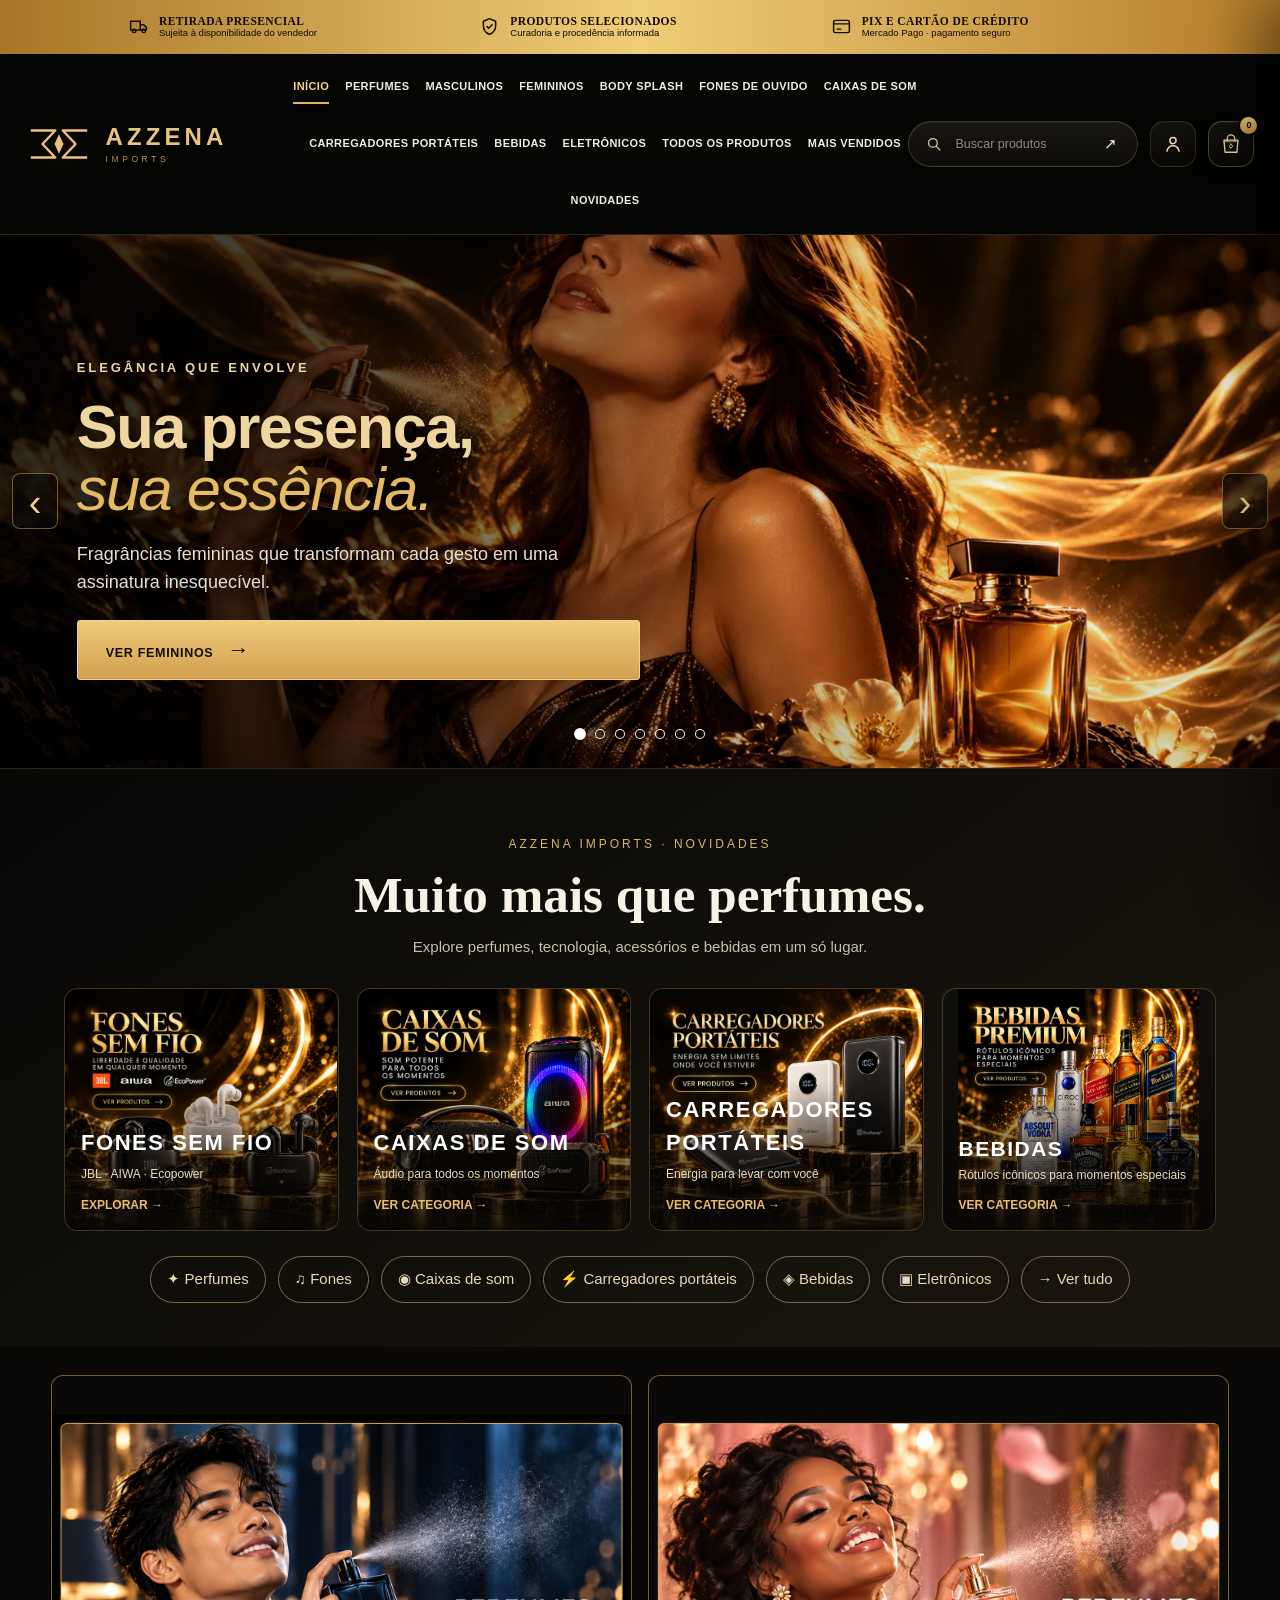
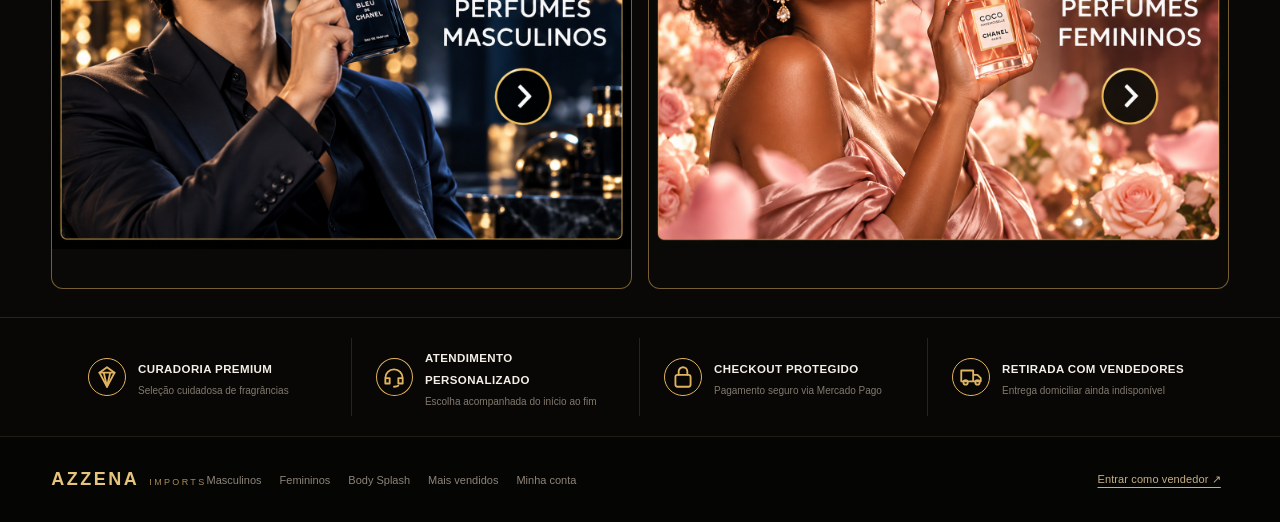
==== index.html @ 51c9bef1 "chore: remover banner signature do carrossel e manter sete slides" ====
<!doctype html>
<html lang="pt-BR">
<head>
  <meta charset="utf-8">
  <meta http-equiv="Content-Security-Policy" content="default-src 'self'; base-uri 'self'; object-src 'none'; script-src 'self'; style-src 'self' 'unsafe-inline' https://fonts.googleapis.com; font-src 'self' https://fonts.gstatic.com data:; img-src 'self' https: data: blob:; connect-src 'self' https://fbwlprwhczxjdsciotsi.supabase.co; form-action 'self'; upgrade-insecure-requests">
  <meta name="referrer" content="strict-origin-when-cross-origin">
  <meta name="viewport" content="width=device-width,initial-scale=1">
  <meta name="theme-color" content="#070604">
  <meta http-equiv="Cache-Control" content="no-cache, no-store, must-revalidate">
  <meta http-equiv="Pragma" content="no-cache">
  <meta http-equiv="Expires" content="0">
  <title>AZZENA IMPORTS — Perfumes, Eletrônicos e Bebidas</title>
  <link rel="preconnect" href="https://fonts.googleapis.com">
  <link rel="preconnect" href="https://fonts.gstatic.com" crossorigin>
  <link href="https://fonts.googleapis.com/css2?family=Cinzel:wght@500;600&family=Cormorant+Garamond:wght@500;600;700&family=Poppins:wght@400;500;600;700&display=swap" rel="stylesheet">
  <link rel="stylesheet" href="styles.css?v=20261008-deployrefresh7">
  <link rel="stylesheet" href="hero-carousel-v2.css?v=20261001-azzena1">
  <style>.hero-arrow{position:absolute;top:50%;transform:translateY(-50%);z-index:9;width:46px;height:56px;border:1px solid #c5a36488;border-radius:8px;background:#0b0a09aa;color:#f4d48a;font-size:38px;cursor:pointer}.hero-arrow-prev{left:12px}.hero-arrow-next{right:12px}.hero-arrow:hover,.hero-arrow:focus-visible{background:#2e2417;outline:2px solid #e0b45f}@media(max-width:600px){.hero-arrow{width:34px;height:42px;font-size:28px}.hero-arrow-prev{left:3px}.hero-arrow-next{right:3px}}</style>
<style>.imports-showcase{padding:54px clamp(16px,5vw,80px) 44px;background:linear-gradient(145deg,#080807,#1b160e);color:#f7f1e6}.imports-heading{text-align:center;margin-bottom:30px}.imports-heading p{color:#d9b66f;letter-spacing:.25em;font-size:12px}.imports-heading h2{font:600 clamp(30px,4vw,54px) Georgia,serif;margin:12px 0}.imports-heading span{color:#c9bfae}.imports-showcase-grid{display:grid;grid-template-columns:repeat(3,minmax(0,1fr));gap:18px}.imports-feature{position:relative;display:block;min-height:260px;overflow:hidden;border:1px solid #a5814359;border-radius:14px;background:#1b1713;color:white;text-decoration:none}.imports-feature img{width:100%;height:100%;position:absolute;inset:0;object-fit:cover;transition:transform .35s}.imports-feature:hover img{transform:scale(1.04)}.imports-feature:after{content:"";position:absolute;inset:0;background:linear-gradient(0deg,#070604dd,transparent 70%)}.imports-feature span{position:absolute;z-index:1;left:22px;bottom:22px;display:grid;gap:6px}.imports-feature b{font-size:21px;letter-spacing:.07em}.imports-feature small{color:#e7dac4}.imports-feature strong{color:#e8bc69;font-size:12px;margin-top:7px}.imports-category-links{display:flex;justify-content:center;gap:12px;flex-wrap:wrap;margin-top:25px}.imports-category-links a{color:#e8d7b8;text-decoration:none;padding:11px 16px;border:1px solid #806b49;border-radius:50px}.imports-category-links a:hover{background:#d7b46c;color:#15100a}@media(max-width:800px){.imports-showcase-grid{grid-template-columns:1fr 1fr}.imports-feature-wide{grid-column:1/-1}.imports-feature{min-height:230px}}@media(max-width:480px){.imports-showcase-grid{grid-template-columns:1fr}.imports-feature-wide{grid-column:auto}.imports-feature{min-height:215px}}</style>
<style>.hero-slide:has(img[src$=".svg"]) .hero-media{opacity:.38;object-fit:cover}.hero-slide:has(img[src$=".svg"]) .hero-shade{background:linear-gradient(90deg,#050505 0%,#0c0a07c9 48%,#0c0a0760 100%)}.imports-feature img[src$=".svg"]{opacity:.3;object-fit:cover}.imports-feature:after{background:linear-gradient(0deg,#080706f5,#08070655)}.imports-feature span{left:20px;right:15px}.imports-feature b{font-size:clamp(16px,2vw,22px)}.imports-feature small{font-size:12px}.hero-copy{position:relative;z-index:3}.hero-slide .hero-button{position:relative;z-index:5}</style><style id="azzena-hero-banner-layout">.hero-slide-product .hero-media{object-fit:cover;object-position:center;opacity:.55}.hero-slide-product .hero-shade{background:linear-gradient(90deg,rgba(0,0,0,.94),rgba(0,0,0,.54) 48%,rgba(0,0,0,.12))}.hero-slide-product .hero-copy{max-width:650px}.hero-slide-product .hero-copy h1{max-width:570px}.hero-slide-product .hero-button{display:inline-flex;align-items:center;justify-content:center;text-decoration:none}.hero-slide-product[data-has-clean-banner="true"] .hero-media{opacity:1}.hero-slide-product[data-has-clean-banner="true"] .hero-shade{background:linear-gradient(90deg,rgba(0,0,0,.82),rgba(0,0,0,.35) 45%,transparent 72%)}@media(max-width:700px){.hero-slide-product .hero-media{object-position:60% center}.hero-slide-product .hero-copy{padding-right:20px}.hero-slide-product .hero-copy h1{font-size:clamp(30px,8vw,46px);line-height:1.1}.hero-slide-product .hero-shade{background:linear-gradient(90deg,#050505e8,#0505058a 75%,#05050544)}}</style><style id="hero-clean-links">.hero-slide-clean .hero-banner-link{position:absolute;inset:0;display:block;z-index:4;cursor:pointer}.hero-slide-clean .hero-banner-link img{width:100%;height:100%;object-fit:cover;opacity:1}.hero-slide-clean .hero-shade,.hero-slide-clean .hero-copy{display:none!important}.hero-slide-clean:focus-within{outline:2px solid #d9b66f;outline-offset:-2px}</style><style id="azzena-carousel-framing-20261013">
/* Show complete 1920x800 promotional compositions instead of cropping text or products. */
#inicio .hero-slide-clean .hero-banner-link{position:absolute!important;inset:0!important;display:flex!important;align-items:center!important;justify-content:center!important;background:#090806!important;overflow:hidden!important}
#inicio .hero-slide-clean .hero-banner-link .hero-media{position:relative!important;inset:auto!important;display:block!important;width:100%!important;height:100%!important;object-fit:contain!important;object-position:center center!important;opacity:1!important}
@media (min-width:1024px){#inicio.hero,#inicio .hero-carousel{min-height:clamp(450px,41.6667vw,800px)!important}}
@media (max-width:1023px){#inicio .hero-slide-clean .hero-banner-link .hero-media{object-fit:contain!important;object-position:center center!important}}
</style><style id="azzena-category-image-fit-20261013">
/* Product imagery is portrait (691x759): keep the entire product visible in cards. */
.imports-showcase-grid .imports-feature{min-height:320px!important;background:#100e0b!important}
.imports-showcase-grid .imports-feature img{position:absolute!important;inset:0!important;width:100%!important;height:100%!important;object-fit:contain!important;object-position:center center!important;transform:none!important;opacity:1!important}
.imports-showcase-grid .imports-feature:hover img{transform:none!important}
.imports-showcase-grid .imports-feature:after{background:linear-gradient(0deg,#080705ed 0%,#08070599 25%,transparent 62%)!important}
.imports-showcase-grid .imports-feature span{left:16px!important;right:12px!important;bottom:16px!important}
@media(max-width:767px){.imports-showcase-grid .imports-feature{min-height:280px!important}}
/* Desktop/tablet hero art: preserve all embedded copy without clipping. */
#inicio .hero-slide-clean .hero-banner-link img.hero-media{object-fit:contain!important;object-position:center!important}
</style><style id="azzena-banner-size-fix">
/* Electronics slides use a fixed 12:5 image ratio at every viewport size. */
#inicio.hero:has(.hero-slide-clean.is-active),#inicio .hero-carousel:has(.hero-slide-clean.is-active){height:auto!important;min-height:0!important;aspect-ratio:12 / 5!important}
#inicio .hero-slide-clean .hero-banner-link{inset:0!important;overflow:hidden!important}
#inicio .hero-slide-clean .hero-banner-link img.hero-media{width:100%!important;height:100%!important;object-fit:contain!important;object-position:center!important;max-width:100%!important;max-height:100%!important}
@media(max-width:767px){#inicio.hero:has(.hero-slide-clean.is-active),#inicio .hero-carousel:has(.hero-slide-clean.is-active){aspect-ratio:12 / 5!important;min-height:0!important}}
</style><style id="azzena-electronics-banner-safe-scale">
/* Keep artwork and its gold frame safely inside carousel on all devices. */
#inicio .hero-slide-clean .hero-banner-link{display:flex!important;align-items:center!important;justify-content:center!important;overflow:hidden!important;padding:clamp(14px,2.3vw,42px)!important;box-sizing:border-box!important;background:#090806!important}
#inicio .hero-slide-clean .hero-banner-link img.hero-media{position:relative!important;inset:auto!important;flex:none!important;display:block!important;width:100%!important;height:100%!important;max-width:100%!important;max-height:100%!important;object-fit:contain!important;object-position:center center!important;transform:scale(.90)!important;transform-origin:center center!important}
@media(max-width:767px){#inicio .hero-slide-clean .hero-banner-link{padding:10px!important}#inicio .hero-slide-clean .hero-banner-link img.hero-media{transform:scale(.86)!important}}
</style><style id="azzena-electronics-image-real-fit">
/* Image itself, not the banner container, is scaled. Override earlier CSS. */
#inicio .hero-slide-clean .hero-banner-link{position:absolute!important;inset:0!important;padding:0!important;display:grid!important;place-items:center!important;overflow:hidden!important;background:#080705!important}
#inicio .hero-slide-clean .hero-banner-link>img.hero-media{position:static!important;inset:auto!important;display:block!important;width:92%!important;height:auto!important;max-width:92%!important;max-height:88%!important;min-width:0!important;min-height:0!important;object-fit:contain!important;object-position:center!important;transform:none!important;filter:none!important;clip-path:none!important}
@media(max-width:767px){#inicio .hero-slide-clean .hero-banner-link>img.hero-media{width:94%!important;max-width:94%!important;max-height:90%!important}}
</style><style id="azzena-linked-gallery-20261013">
/* Images are designed with their copy inside: show every pixel without an overlay or destructive cover crop. */
#inicio.hero:has(.hero-slide-clean.is-active),
#inicio .hero-carousel:has(.hero-slide-clean.is-active){
  aspect-ratio:16 / 9!important;
  min-height:0!important;
  height:auto!important;
  max-height:760px!important;
}
#inicio .hero-slide-clean .hero-banner-link{
  padding:0!important;
  display:flex!important;
  align-items:center!important;
  justify-content:center!important;
  background:#090806!important;
  overflow:hidden!important;
}
#inicio .hero-slide-clean .hero-banner-link>img.hero-media{
  position:static!important;
  inset:auto!important;
  width:100%!important;
  height:100%!important;
  max-width:100%!important;
  max-height:100%!important;
  object-fit:contain!important;
  object-position:center!important;
  transform:none!important;
  opacity:1!important;
  filter:none!important;
  clip-path:none!important;
}
.category-grid.azzena-image-categories{
  grid-template-columns:repeat(2,minmax(0,1fr))!important;
  gap:16px!important;
  padding:28px clamp(14px,4vw,62px)!important;
}
.category-grid.azzena-image-categories .azzena-category-art{
  height:auto!important;
  min-height:0!important;
  aspect-ratio:1.13 / 1!important;
  display:block!important;
  border:1px solid rgba(224,180,95,.5)!important;
  border-radius:12px!important;
  background:#0b0907!important;
  overflow:hidden!important;
  line-height:0!important;
}
.category-grid.azzena-image-categories .azzena-category-art::before,
.category-grid.azzena-image-categories .azzena-category-art::after{content:none!important;display:none!important}
.category-grid.azzena-image-categories .azzena-category-art img{
  width:100%!important;
  height:100%!important;
  object-fit:contain!important;
  object-position:center!important;
  display:block!important;
  transition:transform .25s ease!important;
}
.category-grid.azzena-image-categories .azzena-category-art:hover img{transform:scale(1.015)}
.category-grid.azzena-image-categories .azzena-category-art:focus-visible{outline:3px solid #e3b965;outline-offset:4px}
@media(max-width:920px){.category-grid.azzena-image-categories{grid-template-columns:repeat(2,minmax(0,1fr))!important}}
@media(max-width:570px){
  .category-grid.azzena-image-categories{grid-template-columns:1fr!important;gap:14px!important;padding:20px 14px!important}
  #inicio.hero:has(.hero-slide-clean.is-active),#inicio .hero-carousel:has(.hero-slide-clean.is-active){aspect-ratio:16 / 9!important;max-height:none!important;min-height:0!important}
  #inicio .hero-slide-clean .hero-banner-link>img.hero-media{width:100%!important;height:100%!important}
}
</style><style id="azzena-showcase-equal-cards-20261013">
/* Three identical showcase cards. The source artwork has a 1333:1180 ratio. */
.imports-showcase-grid{grid-template-columns:repeat(3,minmax(0,1fr))!important;align-items:stretch}
.imports-showcase-grid>.imports-feature{box-sizing:border-box!important;width:100%!important;min-width:0!important;min-height:0!important;height:auto!important;aspect-ratio:1333 / 1180!important;grid-column:auto!important}
.imports-showcase-grid>.imports-feature>img{object-fit:contain!important;width:100%!important;height:100%!important}
@media(max-width:800px){.imports-showcase-grid{grid-template-columns:repeat(2,minmax(0,1fr))!important}}
@media(max-width:480px){.imports-showcase-grid{grid-template-columns:minmax(0,1fr)!important}}
</style><style id="azzena-beverages-style">
/* Four aligned cards; beverage card uses the same HTML title / description / CTA overlay as all other cards. */
.imports-showcase-grid{grid-template-columns:repeat(4,minmax(0,1fr))!important}
.imports-showcase-grid>.imports-feature-bebidas{position:relative;overflow:hidden;border:1px solid #a5814359;border-radius:14px}
.imports-showcase-grid>.imports-feature-bebidas>img{position:absolute!important;inset:0!important;display:block;width:100%!important;height:100%!important;object-fit:contain!important;object-position:center!important;z-index:0!important}
.imports-showcase-grid>.imports-feature-bebidas::after{content:""!important;display:block!important;z-index:1!important;pointer-events:none!important;background:linear-gradient(0deg,rgba(7,6,4,.94) 0%,rgba(7,6,4,.74) 25%,rgba(7,6,4,.18) 56%,transparent 75%)!important}
.imports-showcase-grid>.imports-feature-bebidas>span{position:absolute!important;left:16px!important;right:12px!important;bottom:16px!important;z-index:2!important;display:grid!important;gap:6px!important}
.imports-showcase-grid>.imports-feature-bebidas>span b{color:#fff!important;font-size:clamp(17px,1.7vw,21px)!important;letter-spacing:.07em!important;line-height:1.16!important}
.imports-showcase-grid>.imports-feature-bebidas>span small{color:#e7dac4!important;font-size:12px!important;line-height:1.3!important}
.imports-showcase-grid>.imports-feature-bebidas>span strong{color:#e8bc69!important;font-size:12px!important;margin-top:7px!important;font-weight:700!important}
.azzena-beverage-banner{position:relative}
.azzena-beverage-banner-placeholder{position:absolute;inset:0;display:flex;flex-direction:column;align-items:center;justify-content:center;gap:12px;background:radial-gradient(ellipse at center,#59442b,#12100c 70%);color:#f1d6a0;letter-spacing:.16em}
.azzena-beverage-banner-placeholder small{font-size:clamp(11px,1.1vw,16px)}
.azzena-beverage-banner-placeholder strong{font:600 clamp(36px,6vw,88px) Georgia,serif;letter-spacing:.2em}
.azzena-beverage-banner-placeholder em{font-size:clamp(13px,1.5vw,21px);font-style:normal;letter-spacing:.06em}
.azzena-beverage-banner img.hero-media{position:relative!important;z-index:1}
@media(max-width:1100px){.imports-showcase-grid{grid-template-columns:repeat(2,minmax(0,1fr))!important}}
@media(max-width:600px){.imports-showcase-grid{grid-template-columns:1fr!important}}
</style></head>
<body>
  <script src="recovery-redirect.js"></script>
  <div class="site-unavailable" id="siteUnavailable" hidden>
    <div class="site-unavailable-card">
<h1 id="siteUnavailableTitle">Site temporariamente indisponível</h1>
      <p id="siteUnavailableMessage">Estamos realizando um ajuste operacional. Voltamos em breve.</p>
    </div>
  </div>

  <div class="benefit-bar">
    <div><span class="benefit-icon"><svg viewBox="0 0 24 24" aria-hidden="true"><path d="M3 6h11v10H3zM14 10h4l3 3v3h-7zM7 19a2 2 0 1 0 0-4 2 2 0 0 0 0 4Zm11 0a2 2 0 1 0 0-4 2 2 0 0 0 0 4Z"/></svg></span><strong>RETIRADA PRESENCIAL</strong><small>Sujeita à disponibilidade do vendedor</small></div>
    <div><span class="benefit-icon"><svg viewBox="0 0 24 24" aria-hidden="true"><path d="M12 3 19 6v5c0 4.6-2.7 8.1-7 10-4.3-1.9-7-5.4-7-10V6l7-3Zm-3 9 2 2 4-4"/></svg></span><strong>PRODUTOS SELECIONADOS</strong><small>Curadoria e procedência informada</small></div>
    <div><span class="benefit-icon"><svg viewBox="0 0 24 24" aria-hidden="true"><rect x="3" y="5" width="18" height="14" rx="2"/><path d="M3 9h18M7 15h4"/></svg></span><strong>PIX E CARTÃO DE CRÉDITO</strong><small>Mercado Pago · pagamento seguro</small></div>
  </div>

  <header class="header">
    <a class="logo brand-logo" href="#inicio" aria-label="AZZENA IMPORTS">
      <span class="brand-monogram" aria-hidden="true">
        <svg class="brand-monogram-svg" viewBox="0 0 88 56" role="img">
          <path class="zz-stroke zz-left" d="M8 10H39L22 28l17 18H8"/>
          <path class="zz-stroke zz-right" d="M80 10H49l17 18-17 18h31"/>
          <path class="zz-core" d="M44 15l6 13-6 13-6-13 6-13Z"/>
        </svg>
      </span>
      <span class="brand-wordmark">
        <span class="logo-name">AZZENA</span>
        <small>IMPORTS</small>
      </span>
    </a>

    <nav class="nav">
      <a class="active" href="index.html#inicio">Início</a>
      <a href="categoria.html?tipo=perfumes">Perfumes</a>
      <a href="categoria.html?tipo=perfumes&amp;genero=masculino">Masculinos</a>
      <a href="categoria.html?tipo=perfumes&amp;genero=feminino">Femininos</a>
      <a href="categoria.html?tipo=perfumes&amp;genero=body_splash">Body Splash</a><a href="categoria.html?tipo=fones">Fones de ouvido</a><a href="categoria.html?tipo=caixas">Caixas de som</a><a href="categoria.html?tipo=carregadores">Carregadores portáteis</a><a href="categoria.html?tipo=bebidas">Bebidas</a><a href="categoria.html?tipo=eletronicos">Eletrônicos</a><a href="categoria.html?tipo=todos">Todos os produtos</a>
      <a href="categoria.html?tipo=todos&amp;vitrine=mais-vendidos">Mais Vendidos</a>
      <a href="categoria.html?tipo=todos&amp;vitrine=novidades">Novidades</a>
    </nav>

    <div class="header-tools">
      <form class="header-search" role="search" action="categoria.html" method="get" aria-label="Buscar produtos"><input type="hidden" name="tipo" value="todos">
        <span class="tool-svg" aria-hidden="true">
          <svg viewBox="0 0 24 24"><circle cx="10.5" cy="10.5" r="5.8"/><path d="m15 15 4.8 4.8"/></svg>
        </span>
        <input id="topSearch" name="q" type="search" placeholder="Buscar produtos" enterkeyhint="search" aria-label="Buscar produtos"><button type="submit" aria-label="Pesquisar" style="border:0;background:transparent;color:inherit;cursor:pointer;padding:4px">↗</button>
      </form>

      <a class="user-icon header-action" href="conta.html" aria-label="Minha conta">
        <svg viewBox="0 0 24 24" aria-hidden="true">
          <circle cx="12" cy="8.2" r="3.4"/>
          <path d="M5.4 19.8c1-4 3.2-5.8 6.6-5.8s5.6 1.8 6.6 5.8"/>
        </svg>
      </a>

      <button class="cart-icon header-action luxury-bag-button" id="bagBtn" type="button" aria-label="Abrir minha sacola">
        <svg class="luxury-bag-icon" viewBox="0 0 32 32" aria-hidden="true">
          <path class="bag-shell" d="M7.3 11.2h17.4l-1.45 15H8.75l-1.45-15Z"/>
          <path class="bag-handle" d="M11.4 12V9.3A4.6 4.6 0 0 1 16 4.7a4.6 4.6 0 0 1 4.6 4.6V12"/>
          <path class="bag-rim" d="M8.1 13.2h15.8"/>
          <path class="bag-emblem" d="M16 16.2l2.1 2.5-2.1 2.5-2.1-2.5 2.1-2.5Z"/>
        </svg>
        <span id="bagCount">0</span>
      </button>
    </div>
  </header>

  <main>
    <section class="hero" id="inicio">
      <div class="hero-carousel" id="heroCarousel">

        <article class="hero-slide is-active" data-hero-slide aria-hidden="false">
          <img class="hero-media" src="assets/hero-feminine-hd.jpg?v=20261001-hd2" alt="" draggable="false" fetchpriority="high" decoding="async">
          <div class="hero-shade"></div>
          <div class="hero-copy">
            <p>ELEGÂNCIA QUE ENVOLVE</p>
            <h1>Sua presença,<br><em>sua essência.</em></h1>
            <span class="hero-desc">Fragrâncias femininas que transformam cada gesto em uma assinatura inesquecível.</span>
            <a class="gold-button hero-button" type="button" href="categoria.html?tipo=perfumes&amp;genero=feminino">VER FEMININOS <b>→</b></a>
          </div>
        </article>

        <article class="hero-slide" data-hero-slide aria-hidden="true">
          <img class="hero-media" src="assets/hero-masculine-hd.jpg?v=20261001-hd2" alt="" draggable="false" loading="lazy" decoding="async">
          <div class="hero-shade"></div>
          <div class="hero-copy">
            <p>PERSONALIDADE EM CADA NOTA</p>
            <h1>Presença que<br><em>deixa marca.</em></h1>
            <span class="hero-desc">Perfumes masculinos intensos e sofisticados para uma identidade verdadeiramente marcante.</span>
            <a class="gold-button hero-button" type="button" href="categoria.html?tipo=perfumes&amp;genero=masculino">VER MASCULINOS <b>→</b></a>
          </div>
        </article>

        <article class="hero-slide hero-slide-product hero-slide-clean" data-hero-slide aria-hidden="true" data-banner="perfumes" data-has-clean-banner="true"><a class="hero-banner-link" href="categoria.html?tipo=perfumes" aria-label="Ver catálogo de perfumes"><img class="hero-media" src="assets/01_carrossel_perfumes.jpg?v=20261013-gallery1" alt="Conheça a coleção de perfumes" loading="lazy" decoding="async"></a></article>
        <article class="hero-slide hero-slide-product hero-slide-clean" data-hero-slide aria-hidden="true" data-banner="jbl" data-has-clean-banner="true"><a class="hero-banner-link" href="categoria.html?tipo=fones" aria-label="Ver fones de ouvido"><img class="hero-media" src="assets/02_carrossel_fones.jpg?v=20261013-gallery1" alt="fones" loading="lazy" decoding="async" onerror="this.onerror=null;this.src='assets/banner-fones-bluetooth.webp'"></a></article>
        <article class="hero-slide hero-slide-product hero-slide-clean" data-hero-slide aria-hidden="true" data-banner="speakers" data-has-clean-banner="true"><a class="hero-banner-link" href="categoria.html?tipo=caixas" aria-label="Ver caixas de som"><img class="hero-media" src="assets/03_carrossel_caixas.jpg?v=20261013-gallery1" alt="caixas" loading="lazy" decoding="async" onerror="this.onerror=null;this.src='assets/banner-caixas-de-som.webp'"></a></article>
        <article class="hero-slide hero-slide-product hero-slide-clean" data-hero-slide aria-hidden="true" data-banner="powerbanks" data-has-clean-banner="true"><a class="hero-banner-link" href="categoria.html?tipo=carregadores" aria-label="Ver carregadores portáteis"><img class="hero-media" src="assets/04_carrossel_carregadores.jpg?v=20261013-gallery1" alt="carregadores" loading="lazy" decoding="async" onerror="this.onerror=null;this.src='assets/banner-powerbanks.webp'"></a></article>
        <article class="hero-slide hero-slide-product hero-slide-clean" data-hero-slide aria-hidden="true" data-banner="bebidas" data-has-clean-banner="true"><a class="hero-banner-link azzena-beverage-banner" href="categoria.html?tipo=bebidas" aria-label="Ver categoria de bebidas"><span class="azzena-beverage-banner-placeholder" aria-hidden="true"><small>NOVA CATEGORIA</small><strong>BEBIDAS</strong><em>Conheça nossa seleção</em></span><img class="hero-media" src="assets/09_carrossel_bebidas.jpg" alt="Bebidas — coleção AZZENA" loading="lazy" decoding="async" onerror="this.hidden=true;this.style.display='none'"></a></article>
        <button class="hero-arrow hero-arrow-prev" type="button" data-hero-prev aria-label="Destaque anterior">‹</button>
        <button class="hero-arrow hero-arrow-next" type="button" data-hero-next aria-label="Próximo destaque">›</button>
        <div class="hero-dots" role="tablist" aria-label="Navegação do destaque">
          <button class="hero-dot is-active" type="button" data-hero-dot="0" aria-label="Slide 1" aria-selected="true"></button>
          <button class="hero-dot" type="button" data-hero-dot="1" aria-label="Slide 2" aria-selected="false"></button>
          <button class="hero-dot" type="button" data-hero-dot="2" aria-label="Slide 3" aria-selected="false"></button>
          <button class="hero-dot" type="button" data-hero-dot="3" aria-label="Slide 4" aria-selected="false"></button>
          <button class="hero-dot" type="button" data-hero-dot="4" aria-label="Slide 5" aria-selected="false"></button>
          <button class="hero-dot" type="button" data-hero-dot="5" aria-label="Slide 6" aria-selected="false"></button>
          <button class="hero-dot" type="button" data-hero-dot="6" aria-label="Slide 7" aria-selected="false"></button>
          
        </div>
      </div>
    </section>

<section class="imports-showcase" aria-labelledby="importsShowcaseTitle"><div class="imports-heading"><p>AZZENA IMPORTS · NOVIDADES</p><h2 id="importsShowcaseTitle">Muito mais que perfumes.</h2><span>Explore perfumes, tecnologia, acessórios e bebidas em um só lugar.</span></div><div class="imports-showcase-grid"><a class="imports-feature" href="categoria.html?tipo=fones"><img src="assets/banner-fones-bluetooth.webp" alt="Fones de ouvido sem fio" loading="lazy"><span><b>FONES SEM FIO</b><small>JBL · AIWA · Ecopower</small><strong>EXPLORAR →</strong></span></a><a class="imports-feature" href="categoria.html?tipo=caixas"><img src="assets/banner-caixas-de-som.webp" alt="Caixas de som" loading="lazy"><span><b>CAIXAS DE SOM</b><small>Áudio para todos os momentos</small><strong>VER CATEGORIA →</strong></span></a><a class="imports-feature" href="categoria.html?tipo=carregadores"><img src="assets/banner-powerbanks.webp" alt="Carregadores portáteis" loading="lazy"><span><b>CARREGADORES PORTÁTEIS</b><small>Energia para levar com você</small><strong>VER CATEGORIA →</strong></span></a><a class="imports-feature imports-feature-bebidas" href="categoria.html?tipo=bebidas" aria-label="Ver categoria de bebidas"><img src="assets/10_categoria_bebidas.jpg" alt="Bebidas premium" loading="lazy" decoding="async" onerror="this.hidden=true;this.style.display='none'"><span><b>BEBIDAS</b><small>Rótulos icônicos para momentos especiais</small><strong>VER CATEGORIA →</strong></span></a></div><nav class="imports-category-links" aria-label="Comprar por categoria"><a href="categoria.html?tipo=perfumes">✦ Perfumes</a><a href="categoria.html?tipo=fones">♫ Fones</a><a href="categoria.html?tipo=caixas">◉ Caixas de som</a><a href="categoria.html?tipo=carregadores">⚡ Carregadores portáteis</a><a href="categoria.html?tipo=bebidas">◈ Bebidas</a><a href="categoria.html?tipo=eletronicos">▣ Eletrônicos</a><a href="categoria.html?tipo=todos">→ Ver tudo</a></nav></section>
    <section class="category-grid azzena-image-categories" aria-label="Comprar por categoria">
      <a class="category-card azzena-category-art" href="categoria.html?tipo=perfumes&amp;genero=masculino" aria-label="Perfumes masculinos"><img src="assets/05_categoria_perfumes_masculinos.jpg?v=20261013-gallery1" alt="Perfumes masculinos" loading="lazy" decoding="async"></a>
      <a class="category-card azzena-category-art" href="categoria.html?tipo=perfumes&amp;genero=feminino" aria-label="Perfumes femininos"><img src="assets/06_categoria_perfumes_femininos.jpg?v=20261013-gallery1" alt="Perfumes femininos" loading="lazy" decoding="async"></a>
    </section>

    <section class="catalog" id="catalogo" hidden aria-hidden="true" style="display:none!important">
      <div id="sellerCatalogBanner" class="seller-catalog-banner" hidden><p class="eyebrow">CATÁLOGO EXCLUSIVO</p><h2 id="sellerCatalogTitle">Catálogo do vendedor</h2><p id="sellerCatalogDescription"></p><a class="seller-general-link" href="index.html#catalogo">Ver catálogo completo da AZZENA →</a></div>
      <div class="catalog-title">
        <div>
          <h2>Todos os produtos · AZZENA IMPORTS</h2>
          <span></span>
        </div>
        <a href="categoria.html?tipo=perfumes">Ver todos &nbsp;→</a>
      </div>

      <div class="catalog-controls">
        <label class="catalog-search">
          <span class="tool-svg" aria-hidden="true"><svg viewBox="0 0 24 24"><circle cx="10.5" cy="10.5" r="5.8"/><path d="m15 15 4.8 4.8"/></svg></span>
          <input id="catalogSearch" type="search" placeholder="Buscar produto ou marca...">
        </label>
        <div class="filters">
          <button class="filter is-active" type="button" data-filter="todos">Todos</button>
          <button class="filter" type="button" data-filter="masculino">Masculinos</button>
          <button class="filter" type="button" data-filter="feminino">Femininos</button>
          <button class="filter" type="button" data-filter="unissex">Unissex</button>
          <button class="filter" type="button" data-filter="body_splash">Body Splash</button>
        </div>
      </div>
      <div class="catalog-refiners" aria-label="Filtros do catálogo">
        <label><span>Marca</span><select id="brandFilter"><option value="">Todas as marcas</option></select></label>
        <label><span>Preço</span><select id="priceFilter"><option value="">Qualquer preço</option><option value="0-200">Até R$ 200</option><option value="200-400">R$ 200 a R$ 400</option><option value="400-700">R$ 400 a R$ 700</option><option value="700+">Acima de R$ 700</option></select></label>
        <label><span>Concentração</span><select id="concentrationFilter"><option value="">Todas</option><option value="parfum">Parfum / Extrait</option><option value="edp">Eau de Parfum (EDP)</option><option value="edt">Eau de Toilette (EDT)</option><option value="edc">Eau de Cologne (EDC)</option><option value="other">Outras / não informada</option></select></label>
        <label><span>Ordenar</span><select id="sortFilter"><option value="az">Nome A–Z</option><option value="za">Nome Z–A</option><option value="price_asc">Menor preço</option><option value="price_desc">Maior preço</option></select></label>
        <button class="clear-refiners" id="clearCatalogFilters" type="button">Limpar filtros</button>
      </div>

      <p class="catalog-status" id="catalogStatus">Carregando catálogo...</p>
      <div class="product-grid" id="productGrid"></div>
    </section>

    <section class="service-row">
      <div><span class="service-icon"><svg viewBox="0 0 24 24" aria-hidden="true"><path d="m12 3 7 5-7 13L5 8l7-5Z"/><path d="M5 8h14M9 8l3 13 3-13"/></svg></span><div><b>CURADORIA PREMIUM</b><small>Seleção cuidadosa de fragrâncias</small></div></div>
      <div><span class="service-icon"><svg viewBox="0 0 24 24" aria-hidden="true"><path d="M4 13a8 8 0 0 1 16 0v5h-4v-5h4M4 13v5h4v-5H4Z"/><path d="M16 20c-1 1-2 1-4 1"/></svg></span><div><b>ATENDIMENTO PERSONALIZADO</b><small>Escolha acompanhada do início ao fim</small></div></div>
      <div><span class="service-icon"><svg viewBox="0 0 24 24" aria-hidden="true"><rect x="5" y="10" width="14" height="11" rx="2"/><path d="M8 10V7a4 4 0 0 1 8 0v3"/></svg></span><div><b>CHECKOUT PROTEGIDO</b><small>Pagamento seguro via Mercado Pago</small></div></div>
      <div><span class="service-icon"><svg viewBox="0 0 24 24" aria-hidden="true"><path d="M3 6h11v10H3zM14 10h4l3 3v3h-7zM7 19a2 2 0 1 0 0-4 2 2 0 0 0 0 4Zm11 0a2 2 0 1 0 0-4 2 2 0 0 0 0 4Z"/></svg></span><div><b>RETIRADA COM VENDEDORES</b><small>Entrega domiciliar ainda indisponível</small></div></div>
    </section>
  </main>

  <footer>
    <div class="footer-logo"><strong>AZZENA</strong><span>IMPORTS</span></div>
    <div class="footer-links">
      <a href="categoria.html?tipo=perfumes&amp;genero=masculino">Masculinos</a>
      <a href="categoria.html?tipo=perfumes&amp;genero=feminino">Femininos</a>
      <a href="categoria.html?tipo=perfumes&amp;genero=body_splash">Body Splash</a>
      <a href="#catalogo">Mais vendidos</a>
      <a href="conta.html">Minha conta</a>
    </div>
    <a class="footer-seller-access" href="vendedor.html" aria-label="Entrar na área do vendedor">Entrar como vendedor ↗</a>
  </footer>

  <div class="overlay" id="productOverlay" hidden>
    <section class="modal product-modal" role="dialog" aria-modal="true">
      <button class="close" type="button" data-close-product>×</button>
      <div id="productModalContent"></div>
    </section>
  </div>

  <div class="overlay" id="preorderOverlay" hidden>
    <section class="modal preorder-modal" role="dialog" aria-modal="true" aria-labelledby="preorderDialogTitle">
      <button class="close" type="button" id="closePreorder" aria-label="Fechar escolha do vendedor">×</button>
      <p class="eyebrow">ENCOMENDA SOB CONSULTA</p>
      <h2 id="preorderDialogTitle">Escolha um vendedor</h2>
      <p id="preorderProductName" class="preorder-product-name"></p>
      <p class="preorder-disclaimer">A solicitação será enviada diretamente pelo WhatsApp. O vendedor confirmará a disponibilidade, o preço e o prazo. Nenhum pedido ou pagamento será criado automaticamente.</p>
      <div id="preorderSellerList" class="preorder-seller-list"></div>
    </section>
  </div>

  <aside class="drawer" id="bagDrawer" aria-hidden="true">
    <div class="drawer-head">
      <div class="drawer-title-wrap">
        <span class="drawer-bag-mark" aria-hidden="true">
          <svg viewBox="0 0 32 32">
            <path d="M7.3 11.2h17.4l-1.45 15H8.75l-1.45-15Z"/>
            <path d="M11.4 12V9.3A4.6 4.6 0 0 1 16 4.7a4.6 4.6 0 0 1 4.6 4.6V12"/>
            <path d="M8.1 13.2h15.8"/>
            <path d="M16 16.2l2.1 2.5-2.1 2.5-2.1-2.5 2.1-2.5Z"/>
          </svg>
        </span>
        <div><p>SUA SELEÇÃO</p><h2>Minha sacola</h2></div>
      </div>
      <button class="close drawer-close-luxury" type="button" id="closeBag" aria-label="Fechar sacola">
        <svg viewBox="0 0 24 24" aria-hidden="true"><path d="m6 6 12 12M18 6 6 18"/></svg>
      </button>
    </div>
    <div id="bagItems" class="bag-items"></div>
    <div class="drawer-foot">
      <div class="bag-total"><span>Total</span><strong id="bagTotal">R$ 0,00</strong></div>
      <button class="gold-button full" id="checkoutBtn" type="button">FINALIZAR COMPRA</button>
    </div>
  </aside>
  <div class="drawer-mask" id="drawerMask" hidden></div>

  <div class="overlay" id="checkoutOverlay" hidden>
    <section class="modal checkout-modal" role="dialog" aria-modal="true">
      <button class="close" type="button" data-close-checkout>×</button>
      <p class="eyebrow">FINALIZAÇÃO</p>
      <h2>Finalizar compra</h2>
      <div id="checkoutSummary" class="checkout-summary"></div>
      <div class="seller-picker-block">
        <strong>Quem te atendeu?</strong>
        <div class="seller-picker" id="sellerPicker"><p>Carregando vendedores...</p></div>
      </div>
      <div class="checkout-methods" role="group" aria-label="Modalidade de entrega">
        <p class="eyebrow">COMO VOCÊ PREFERE RECEBER?</p>
        <div class="checkout-method-options">
          <button type="button" class="checkout-method" data-checkout-method="shipping" hidden>
            <strong>Receber em casa</strong><small>Entrega no Estado de São Paulo · frete calculado pelo CEP</small>
          </button>
          <button type="button" class="checkout-method is-active" data-checkout-method="pickup">
            <strong>Retirar com o vendedor</strong><small>Retirada presencial no endereço cadastrado · sem frete</small>
          </button>
        </div>
      </div>
      <div class="checkout-payment-provider"><strong>PIX e cartão de crédito processados pelo Mercado Pago</strong><p><b>Privacidade do cartão:</b> a AZZENA não armazena número do cartão, código de segurança (CVV) ou dados completos do cartão em seus servidores. O processamento do pagamento é realizado pelo Mercado Pago. No cartão parcelado, eventuais juros ou encargos dependem do número de parcelas e das condições apresentadas pelo Mercado Pago. Confira o valor total antes de confirmar. Nunca faça PIX para conta pessoal de vendedor.</p></div>
      <div class="payment-tabs" role="group" aria-label="Forma de pagamento">
        <button class="payment-tab is-active" type="button" data-payment="pix" aria-pressed="true">PIX</button>
        <button class="payment-tab" type="button" data-payment="card" aria-pressed="false">Cartão de crédito</button>
      </div>
      <p id="paymentMethodDisclosure" class="checkout-payment-disclosure" role="status">PIX: o QR Code será gerado e exibido aqui na AZZENA. A confirmação do pagamento é automática.</p>
      <div id="checkoutCustomerBox"></div>
      <div id="shippingArea" class="shipping-checkout" hidden>
        <div class="shipping-head"><div><strong>Endereço de entrega</strong><small>Envios disponíveis para o Estado de São Paulo.</small></div><a href="conta.html">Gerenciar endereços</a></div>
        <select id="checkoutAddressSelect" class="checkout-select"></select>
        <button class="outline-shipping-btn" id="calculateShipping" type="button">CALCULAR FRETE</button>
        <div id="shippingQuotes" class="shipping-quotes"></div>
        <p id="shippingPublicNote" class="shipping-note"></p>
      </div>
      <div id="pickupArea" class="pickup-checkout" hidden>
        <div class="pickup-checkout-heading"><strong>Retirada presencial</strong><small>Escolha o vendedor responsável acima.</small></div>
        <div id="pickupAvailability" class="shipping-message">Selecione um vendedor para ver os produtos disponíveis e o local de retirada.</div>
        <p class="shipping-note">O pedido e o pagamento ficarão pendentes até a confirmação. Aguarde a liberação do vendedor antes de se deslocar.</p>
      </div>
      <form id="checkoutForm">
        <div class="demo-box" id="paymentDemoBox"><strong>PIX via Mercado Pago</strong><p>O QR Code PIX será exibido na AZZENA e o pedido será confirmado automaticamente após a aprovação do pagamento.</p></div>
        <div id="checkoutFinalTotal" class="checkout-final-total"></div>
        <p id="paymentSetupNotice" class="payment-setup-notice" role="status" hidden>Não faça PIX para contas pessoais de vendedores. O pagamento é processado exclusivamente pelo checkout AZZENA/Mercado Pago.</p>
<button class="gold-button full" id="checkoutSubmit" type="submit" disabled>IR PARA PAGAMENTO SEGURO</button>
      </form>
      <div class="checkout-tracking-note"><strong>Retirada:</strong> o vendedor informará quando seu pedido pago estiver pronto. Entrega domiciliar ainda não está disponível.</div>
    </section>
  </div>

  <div class="toast" id="toast"></div>
  <script src="hero-carousel-v2.js?v=20261013-sixslides-fix"></script>
  <script type="module" src="app.js?v=20261013-bagquantity1"></script>
  <script type="module" src="customer-checkout.js?v=20261013-checkoutfix5"></script>
<script src="card-click-area.js?v=20261009-1" defer></script></body>
</html>
---- styles.css ----
:root{--bg:#070605;--panel:#11100e;--gold:#e0b45f;--gold2:#f1d18f;--text:#f4efe6;--muted:#a59c8e;--line:rgba(224,180,95,.28)}*{box-sizing:border-box}html{scroll-behavior:smooth}body{margin:0;background:#070605;color:var(--text);font-family:Montserrat,Arial,sans-serif}button,input{font:inherit}button{cursor:pointer}a{text-decoration:none;color:inherit}[hidden]{display:none!important}.benefit-bar{height:46px;background:linear-gradient(90deg,#a77527,#f0cd78,#b47c28);color:#100b04;display:grid;grid-template-columns:repeat(3,1fr);align-items:center;padding:0 14vw;gap:30px}.benefit-bar>div{display:grid;grid-template-columns:auto 1fr;column-gap:10px;align-items:center}.benefit-bar strong{font-size:11px;line-height:1.1}.benefit-bar small{grid-column:2;font-size:8px}.benefit-icon{grid-row:1/3;font-size:20px}.header{height:92px;background:#050504;display:grid;grid-template-columns:260px 1fr 360px;align-items:center;padding:0 4vw;border-bottom:1px solid rgba(224,180,95,.18);position:sticky;top:0;z-index:50}.logo{display:flex;flex-direction:column;align-items:flex-start;position:relative;padding-left:18px}.logo-crown{position:absolute;top:-17px;left:62px;color:var(--gold);font-size:23px}.logo-name{font-family:Cinzel,serif;font-size:24px;letter-spacing:.05em;color:#e7c47e}.logo small{font-size:8px;letter-spacing:.45em;margin-left:30px;margin-top:4px;color:#e6c579}.nav{display:flex;justify-content:center;gap:28px}.nav a,.nav button{background:none;border:0;color:#f1ede6;font-size:10px;text-transform:uppercase;letter-spacing:.05em;padding:13px 0;position:relative}.nav .active{color:var(--gold2)}.nav .active:after,.nav a:hover:after,.nav button:hover:after{content:"";position:absolute;left:0;right:0;bottom:3px;height:2px;background:var(--gold)}.header-tools{display:flex;align-items:center;justify-content:flex-end;gap:20px}.header-search{width:220px;height:40px;border:1px solid #3a352e;border-radius:24px;background:#151513;display:flex;align-items:center;padding:0 14px;gap:8px}.header-search input{width:100%;border:0;background:transparent;color:#eee;outline:0;font-size:10px}.header-search span{font-size:18px}.user-icon{font-size:23px}.cart-icon{border:0;background:none;color:white;font-size:25px;position:relative}.cart-icon span{position:absolute;right:-5px;top:-5px;width:18px;height:18px;border-radius:50%;display:grid;place-items:center;background:var(--gold);color:#090603;font-size:9px;font-weight:700}.hero{min-height:430px;border-bottom:1px solid #28221a;overflow:hidden;position:relative;background:#050504}.hero-carousel{position:relative;min-height:430px}.hero-slide{position:absolute;inset:0;opacity:0;visibility:hidden;transition:opacity .65s ease,visibility .65s ease;background-image:linear-gradient(90deg,rgba(2,2,2,.96) 0%,rgba(4,3,2,.86) 31%,rgba(4,3,2,.38) 51%,rgba(1,1,1,.08) 72%),var(--hero-image);background-size:cover;background-position:center;display:flex;align-items:center}.hero-slide.is-active{opacity:1;visibility:visible;z-index:2}.hero-copy{position:relative;z-index:3;width:52%;padding:48px 0 46px 6vw}.hero-copy>p{font-size:9px;letter-spacing:.43em;color:#c9b998;margin:0 0 14px}.hero-copy h1{font-family:"Cormorant Garamond",serif;font-size:55px;line-height:.94;font-weight:500;margin:0;color:#efd6a1;text-shadow:0 2px 30px #000}.hero-copy h1 em{font-weight:500;color:#e4bb64}.hero-desc{display:block;max-width:475px;margin:16px 0;color:#e4ddd4;font:16px/1.45 "Cormorant Garamond",serif;text-shadow:0 2px 12px #000}.gold-button{background:linear-gradient(180deg,#f0cb7b,#d0a04f);color:#120c05;border:1px solid #f1d28e;padding:13px 24px;font-size:10px;font-weight:700;border-radius:3px}.hero-button{margin-top:3px}.hero-button b{font-size:16px;margin-left:10px}.hero-trust{display:flex;gap:20px;margin-top:17px;font-size:8px;color:#e1d3b7}.hero-trust span{display:flex;gap:5px;align-items:center}.hero-dots{position:absolute;z-index:8;left:50%;bottom:18px;display:flex;gap:10px;transform:translateX(-50%)}.hero-dots button{width:9px;height:9px;border:1px solid rgba(255,255,255,.9);border-radius:50%;padding:0;background:transparent;transition:.2s}.hero-dots button.is-active{background:#fff;transform:scale(1.15)}.hero-dots button:hover{background:var(--gold2)}
.category-grid{display:grid;grid-template-columns:1fr 1fr;gap:18px;padding:20px 30px;background:#090807}.category-card{height:260px;position:relative;overflow:hidden;border:1px solid rgba(224,180,95,.5);border-radius:7px;background:#111;color:white;text-align:left;padding:0}.category-card:before{content:"";position:absolute;inset:0;background-size:cover;background-repeat:no-repeat;background-position:center;z-index:0;transition:transform .45s ease}.category-card:hover:before{transform:scale(1.025)}.male-card:before{background-image:url("assets/category-male.webp");background-color:#071018}.female-card:before{background-image:url("assets/category-female.webp");background-color:#2a130d}.category-overlay{position:absolute;inset:0;z-index:1;background:linear-gradient(90deg,rgba(0,0,0,.02) 0%,rgba(0,0,0,.06) 38%,rgba(5,4,3,.48) 56%,rgba(5,4,3,.86) 78%,rgba(5,4,3,.94) 100%),linear-gradient(0deg,rgba(0,0,0,.16),transparent 55%)}.category-text{position:absolute;z-index:3;left:49%;top:50%;transform:translateY(-50%);width:47%;max-width:none;padding-right:16px;text-shadow:0 2px 14px rgba(0,0,0,.85);overflow:visible}.female-card .category-text{left:49%}.category-text p{font:400 14px/1 "Cormorant Garamond",serif;letter-spacing:.17em;margin:0}.category-text h2{font:500 clamp(24px,2.45vw,30px)/1 "Cormorant Garamond",serif;margin:5px 0 9px;white-space:nowrap;letter-spacing:-.01em}.category-text span{display:block;font-size:10px;line-height:1.55;color:#e2dbd2;max-width:220px}.category-text b{display:block;width:max-content;margin-top:15px;padding:9px 18px;border:1px solid rgba(224,180,95,.8);border-radius:4px;color:#f1d28e;font-size:9px;background:rgba(8,6,4,.20)}.category-bottle{display:none}.male-bottle,.female-bottle{display:none}.catalog{background:linear-gradient(#0c0b09,#090807);padding:0 30px 28px}.catalog-title{height:62px;display:flex;align-items:end;justify-content:space-between}.catalog-title>div{display:flex;align-items:end;gap:15px}.catalog-title h2{font:600 25px "Cormorant Garamond",serif;margin:0}.catalog-title span{display:block;width:55px;height:2px;background:var(--gold);margin-bottom:8px}.catalog-title button{border:0;background:none;color:#e4c67d;font:500 11px "Cormorant Garamond",serif}.catalog-controls{display:flex;align-items:center;justify-content:space-between;gap:14px;margin:14px 0}.catalog-search{display:flex;align-items:center;gap:8px;width:340px;height:38px;border:1px solid #332d25;background:#11100e;padding:0 11px;border-radius:4px}.catalog-search input{border:0;background:none;outline:0;color:white;width:100%;font-size:10px}.filters{display:flex;gap:7px}.filter{background:#11100e;color:#aaa;border:1px solid #332d25;padding:9px 12px;font-size:9px;text-transform:uppercase}.filter.is-active,.filter:hover{background:var(--gold);color:#090603;border-color:var(--gold)}.catalog-status{font-size:9px;color:#756d61}.product-grid{display:grid;grid-template-columns:repeat(6,minmax(0,1fr));gap:12px}.product-card{background:#11110f;border:1px solid #2b2823;border-radius:6px;overflow:hidden;transition:.2s;position:relative}.product-card:hover{transform:translateY(-3px);border-color:#7d6133}.product-media{height:170px;position:relative;overflow:hidden;background:#0c0c0b}.product-art{position:absolute;inset:0}.product-heart{position:absolute;right:11px;top:9px;z-index:2;font-size:19px;color:#fff}.product-body{padding:10px 11px 11px}.product-body h3{margin:0;font-size:11px;font-weight:600}.product-brand{font-size:9px;color:#b7afa3;margin-top:4px}.product-rating{font-size:10px;color:#e6b74f;margin-top:7px}.product-rating small{color:#b5ada2;margin-left:4px}.product-price{display:block;font-size:13px;font-weight:700;margin:7px 0 10px}.buy-card{width:100%;background:linear-gradient(180deg,#e9c46f,#d6a44e);color:#0e0904;border:0;border-radius:5px;padding:9px;font-size:9px;font-weight:700}.sprite-0{background-position:0 50%}.sprite-1{background-position:20% 50%}.sprite-2{background-position:40% 50%}.sprite-3{background-position:60% 50%}.sprite-4{background-position:80% 50%}.sprite-5{background-position:100% 50%}.service-row{display:grid;grid-template-columns:repeat(4,1fr);border-top:1px solid #28231d;background:#080706;padding:20px 5vw}.service-row>div{display:flex;gap:12px;align-items:center;border-right:1px solid #28231d;padding:8px 24px}.service-row>div:last-child{border-right:0}.service-row>div>span{width:38px;height:38px;border:1px solid var(--gold);border-radius:50%;display:grid;place-items:center;color:var(--gold)}.service-row b{font-size:9px}.service-row small{display:block;color:#82796d;font-size:8px;margin-top:4px}footer{display:flex;justify-content:space-between;align-items:center;padding:25px 4vw;background:#050504;border-top:1px solid #201b15}.footer-logo{font-family:Cinzel,serif;color:#e6c47d}.footer-logo span{display:block;font:7px Montserrat;letter-spacing:.45em;text-align:center}.footer-links{display:flex;gap:18px}.footer-links a,.footer-links button{border:0;background:none;color:#8d8478;font-size:9px}.overlay{position:fixed;inset:0;background:rgba(0,0,0,.80);z-index:120;display:grid;place-items:center;padding:24px;backdrop-filter:blur(9px)}.modal{width:min(980px,95vw);max-height:92vh;overflow:auto;background:#11100e;border:1px solid #70562f;position:relative;box-shadow:0 30px 80px #000}.close{position:absolute;right:14px;top:8px;border:0;background:none;color:white;font-size:27px;z-index:10}.product-detail{display:grid;grid-template-columns:1fr 1fr}.detail-media{min-height:560px;background:#090807;position:relative;overflow:hidden}.detail-art{position:absolute;inset:0}.detail-copy{padding:40px}.eyebrow{color:#d6ae65;font-size:9px;letter-spacing:.18em}.detail-copy h2,.checkout-modal h2,.drawer h2{font:500 40px "Cormorant Garamond",serif;margin:4px 0}.detail-price{font:600 23px "Cormorant Garamond",serif;color:#e4bd73}.detail-desc{color:#a9a092;font-size:11px;line-height:1.7}.detail-stock{font-size:9px;color:#c8b48d}.notes{display:grid;grid-template-columns:repeat(3,1fr);gap:7px;margin:15px 0}.note{border:1px solid #2f2920;padding:10px}.note strong{display:block;font:600 13px "Cormorant Garamond",serif;color:#d7b574}.note span{font-size:8px;color:#8f877c}.composition,.review-block{border-top:1px solid #2a251d;padding-top:12px;margin-top:12px}.composition p,.review p{font-size:9px;color:#948b80}.review{padding:9px;border:1px solid #2b261f;margin-top:7px}.review-head{display:flex;justify-content:space-between}.stars{color:#e8b64e}.detail-actions{display:flex;gap:8px;margin-top:17px}.detail-actions .buy-card{width:auto;padding:11px 18px}.detail-actions .secondary{background:transparent;border:1px solid #7d6133;color:#e7c77c}.drawer{position:fixed;right:0;top:0;height:100vh;width:min(430px,94vw);background:#11100e;z-index:140;transform:translateX(100%);transition:.25s;border-left:1px solid #73562f;display:flex;flex-direction:column}.drawer.is-open{transform:none}.drawer-mask{position:fixed;inset:0;background:rgba(0,0,0,.62);z-index:130}.drawer-head{padding:24px;border-bottom:1px solid #2b261f;display:flex;justify-content:space-between}.drawer-head p{font-size:9px;color:#d3ac63}.bag-items{flex:1;overflow:auto;padding:18px 24px}.bag-item{display:flex;gap:11px;align-items:center;padding:10px 0;border-bottom:1px solid #28231c}.bag-art{width:60px;height:70px;flex:0 0 60px}.bag-item div:nth-child(2){flex:1}.bag-item h4{margin:0;font:600 17px "Cormorant Garamond",serif}.bag-item p{font-size:8px;color:#8e8579}.bag-item button{border:0;background:none;color:#aaa;font-size:20px}.drawer-foot{padding:16px 24px calc(16px + env(safe-area-inset-bottom,0px));border-top:1px solid #2b261f;background:#11100e;position:sticky;bottom:0;z-index:3;box-shadow:0 -12px 28px rgba(0,0,0,.45)}.bag-total{display:flex;justify-content:space-between;font:500 22px "Cormorant Garamond",serif}.full{width:100%;margin-top:15px}.empty-bag{color:#8e8579;font-size:10px}.checkout-modal{width:min(700px,95vw);padding:36px}.checkout-summary{border:1px solid #2c271f;padding:12px;font-size:10px;color:#a9a093}.checkout-summary strong{display:block;margin-top:7px;color:#e0b86d}.seller-picker{display:grid;grid-template-columns:1fr 1fr;gap:8px;margin-top:8px}.seller-card{background:#0c0b09;border:1px solid #312b23;color:white;padding:10px;text-align:left}.seller-card.is-active{border-color:var(--gold)}.payment-tabs{display:flex;gap:8px;margin:15px 0}.payment-tab{flex:1;background:#0c0b09;color:#aaa;border:1px solid #312b23;padding:10px}.payment-tab.is-active{border-color:var(--gold);color:#e6c67c}.checkout-modal form{display:grid;grid-template-columns:1fr 1fr;gap:10px}.checkout-modal label{font-size:9px;color:#9c9387}.checkout-modal input{width:100%;padding:10px;background:#0b0a08;border:1px solid #312b23;color:white;margin-top:4px}.checkout-modal label:nth-child(3),.demo-box,.checkout-modal form button{grid-column:1/-1}.demo-box{border:1px solid #2d281f;padding:10px;font-size:9px;color:#91887d}.toast{position:fixed;right:18px;bottom:18px;background:#17130f;border:1px solid #7f6336;color:#ead6ad;padding:11px 14px;z-index:200;opacity:0;transform:translateY(15px);transition:.2s}.toast.show{opacity:1;transform:none}.site-unavailable{position:fixed;inset:0;z-index:1000;background:radial-gradient(circle,#2c1a09,#060504 60%);display:grid;place-items:center;text-align:center;padding:20px}.mini-crown{color:var(--gold);font-size:42px}.site-unavailable h1{font:500 50px "Cormorant Garamond",serif}.site-unavailable p{color:#aaa}
@media(max-width:1180px){.header{grid-template-columns:230px 1fr}.nav{display:none}.product-grid{grid-template-columns:repeat(3,1fr)}.header-tools{justify-self:end}.category-text,.female-card .category-text{left:47%;width:51%;padding-right:12px}.category-text h2{font-size:26px}.category-text span{font-size:9.5px;max-width:205px}.category-text b{margin-top:13px;padding:8px 15px}}
@media(max-width:760px){.benefit-bar{height:40px;padding:0 12px;grid-template-columns:repeat(3,1fr);gap:5px}.benefit-bar strong{font-size:7px}.benefit-bar small{display:none}.benefit-icon{font-size:14px}.header{height:72px;padding:0 14px;grid-template-columns:1fr auto}.logo-name{font-size:18px}.logo-crown{left:48px}.header-search{display:none}.hero{grid-template-columns:1fr;min-height:610px}.hero-copy{padding:38px 22px 10px}.hero-copy h1{font-size:46px}.hero-stage{min-height:280px}.hero-bottle{height:220px;width:160px}.bottle-a{left:16%}.bottle-b{left:46%}.category-grid{grid-template-columns:1fr;padding:14px}.category-card{height:235px}.category-text,.female-card .category-text{left:49%;top:50%;width:49%;padding-right:10px}.category-text h2{font-size:26px}.category-text span{font-size:9px}.category-text b{margin-top:12px;padding:8px 13px}.product-grid{grid-template-columns:repeat(2,1fr)}.catalog{padding:0 14px 22px}.catalog-controls{display:block}.catalog-search{width:100%}.filters{overflow:auto;margin-top:8px}.service-row{grid-template-columns:1fr 1fr;padding:10px}.service-row>div{padding:10px;border-bottom:1px solid #252019}.product-detail{grid-template-columns:1fr}.detail-media{min-height:350px}.detail-copy{padding:25px 18px}.notes{grid-template-columns:1fr}.checkout-modal form{grid-template-columns:1fr}.checkout-modal label:nth-child(3),.demo-box,.checkout-modal form button{grid-column:auto}.seller-picker{grid-template-columns:1fr}}
@media(max-width:430px){.hero-copy h1{font-size:40px}.hero-desc{font-size:14px}.category-card{height:220px}.category-text,.female-card .category-text{left:46%;top:50%;width:53%;padding-right:8px}.category-text p{font-size:12px}.category-text h2{font-size:22px}.category-text span{font-size:8.7px;line-height:1.45}.category-text b{margin-top:10px;padding:7px 11px}.product-media{height:145px}.product-grid{gap:7px}.product-body{padding:8px}.product-body h3{font-size:10px}.service-row{grid-template-columns:1fr}.footer-links{display:none}}

/* HERO CAROUSEL — 3 imagens autorais */
.hero{
  min-height:clamp(480px,53vw,610px);
  display:block;
  background:#050403;
  border-bottom:1px solid #28221a;
  overflow:hidden;
  position:relative;
  isolation:isolate
}
.hero-carousel{position:absolute;inset:0;z-index:0;overflow:hidden;background:#090604}
.hero-slide{
  position:absolute;inset:0;
  opacity:0;
  transform:scale(1.02);
  background-size:cover;
  background-repeat:no-repeat;
  background-position:center;
  transition:opacity .8s ease,transform 6s ease;
  will-change:opacity,transform
}
.hero-slide.is-active{opacity:1;transform:scale(1)}
.hero-slide-signature{background-image:url("assets/hero-signature.webp?v=20261001-upload");background-position:58% center}
.hero-slide-female{background-image:url("assets/hero-female.webp?v=20261001-upload");background-position:58% center}
.hero-slide-male{background-image:url("assets/hero-male.webp?v=20261001-upload");background-position:58% center}
.hero:before{
  content:"";
  position:absolute;
  inset:0;
  z-index:1;
  background:
    linear-gradient(90deg,rgba(2,2,2,.98) 0%,rgba(3,2,2,.94) 23%,rgba(4,3,2,.76) 42%,rgba(4,3,2,.30) 58%,rgba(1,1,1,.08) 78%,rgba(1,1,1,.18) 100%),
    linear-gradient(0deg,rgba(0,0,0,.32),transparent 38%,rgba(0,0,0,.06));
  pointer-events:none
}
.hero-copy{
  position:relative;
  z-index:3;
  width:min(52%,680px);
  min-height:clamp(480px,53vw,610px);
  padding:clamp(48px,6vw,82px) 0 48px 6vw;
  display:flex;
  flex-direction:column;
  justify-content:center
}
.hero-copy>p{margin-top:0}
.hero-dots{
  position:absolute;
  z-index:4;
  right:18%;
  bottom:22px;
  display:flex;
  align-items:center;
  gap:10px;
  padding:8px 10px
}
.hero-dot{
  width:10px;
  height:10px;
  border-radius:50%;
  border:1px solid rgba(255,255,255,.92);
  background:transparent;
  padding:0;
  box-shadow:0 1px 8px rgba(0,0,0,.55);
  transition:transform .2s ease,background .2s ease,border-color .2s ease
}
.hero-dot.is-active{background:#fff;border-color:#fff;transform:scale(1.08)}
.hero-dot:focus-visible{outline:2px solid var(--gold);outline-offset:4px}

@media(max-width:760px){
  .hero{min-height:620px}
  .hero:before{
    background:
      linear-gradient(180deg,rgba(2,2,2,.90) 0%,rgba(3,2,2,.78) 37%,rgba(3,2,2,.20) 65%,rgba(0,0,0,.18) 100%),
      linear-gradient(90deg,rgba(0,0,0,.62) 0%,rgba(0,0,0,.16) 70%,rgba(0,0,0,.05) 100%)
  }
  .hero-copy{
    width:100%;
    min-height:620px;
    justify-content:flex-start;
    padding:38px 22px 250px
  }
  .hero-slide{background-position:62% center}
  .hero-slide-female{background-position:58% center}
  .hero-slide-male{background-position:54% center}
  .hero-dots{right:50%;transform:translateX(50%);bottom:18px}
}
@media(max-width:430px){
  .hero{min-height:590px}
  .hero-copy{min-height:590px;padding:34px 18px 238px}
  .hero-slide-signature{background-position:61% center}
  .hero-slide-female{background-position:56% center}
  .hero-slide-male{background-position:52% center}
}
@media(prefers-reduced-motion:reduce){
  .hero-slide{transition:opacity .25s ease;transform:none}
  .hero-slide.is-active{transform:none}
}

@media(max-width:760px){.hero,.hero-carousel{min-height:610px}.hero-slide{align-items:flex-start;background-position:62% center}.hero-slide:after{content:"";position:absolute;inset:0;background:linear-gradient(180deg,rgba(3,3,2,.93) 0%,rgba(3,3,2,.78) 46%,rgba(3,3,2,.18) 76%)}.hero-copy{width:100%;padding:38px 22px 10px;z-index:4}.hero-copy h1{font-size:46px}.hero-dots{bottom:18px}.hero-trust{flex-wrap:wrap}.hero-desc{font-size:14px}}
@media(max-width:430px){.hero-copy h1{font-size:40px}.hero-slide{background-position:58% center}}

/* HERO CAROUSEL HOTFIX 20261001 */
.hero{
  position:relative!important;
  display:block!important;
  min-height:560px!important;
  overflow:hidden!important;
  background:#050403!important;
}
.hero-carousel{
  position:relative!important;
  inset:auto!important;
  width:100%!important;
  min-height:560px!important;
  overflow:hidden!important;
  background:#050403!important;
}
.hero-slide{
  position:absolute!important;
  inset:0!important;
  display:flex!important;
  align-items:center!important;
  opacity:0!important;
  visibility:hidden!important;
  z-index:0!important;
  transform:none!important;
  background-image:
    linear-gradient(90deg,rgba(2,2,2,.94) 0%,rgba(3,2,2,.84) 29%,rgba(4,3,2,.50) 48%,rgba(2,2,2,.12) 72%,rgba(0,0,0,.08) 100%),
    var(--hero-image)!important;
  background-size:cover!important;
  background-repeat:no-repeat!important;
  background-position:center!important;
  transition:opacity .7s ease,visibility .7s ease!important;
}
.hero-slide.is-active{
  opacity:1!important;
  visibility:visible!important;
  z-index:2!important;
}
.hero:before{display:none!important}
.hero-slide:after{display:none!important}
.hero-copy{
  position:relative!important;
  z-index:4!important;
  width:min(50%,680px)!important;
  min-height:auto!important;
  padding:64px 0 58px 6vw!important;
  display:block!important;
}
.hero-copy>p{color:#c9b998!important}
.hero-copy h1{color:#efd6a1!important;text-shadow:0 2px 24px rgba(0,0,0,.9)!important}
.hero-copy h1 em{color:#e4bb64!important}
.hero-desc{color:#e7dfd5!important;text-shadow:0 2px 14px rgba(0,0,0,.95)!important}
.hero-trust{color:#e7d9bc!important}
.hero-dots{
  position:absolute!important;
  z-index:10!important;
  left:50%!important;
  right:auto!important;
  bottom:22px!important;
  transform:translateX(-50%)!important;
  display:flex!important;
  align-items:center!important;
  gap:10px!important;
  padding:0!important;
}
.hero-dots button,
.hero-dot{
  appearance:none!important;
  -webkit-appearance:none!important;
  width:10px!important;
  height:10px!important;
  min-width:10px!important;
  min-height:10px!important;
  padding:0!important;
  margin:0!important;
  border-radius:50%!important;
  border:1px solid rgba(255,255,255,.94)!important;
  background:transparent!important;
  box-shadow:0 1px 8px rgba(0,0,0,.6)!important;
}
.hero-dots button.is-active,
.hero-dot.is-active{
  background:#fff!important;
  border-color:#fff!important;
  transform:scale(1.12)!important;
}

@media(max-width:760px){
  .hero,.hero-carousel{min-height:610px!important}
  .hero-slide{
    align-items:flex-start!important;
    background-image:
      linear-gradient(180deg,rgba(2,2,2,.90) 0%,rgba(3,2,2,.76) 38%,rgba(3,2,2,.28) 65%,rgba(0,0,0,.10) 100%),
      var(--hero-image)!important;
    background-position:58% center!important;
  }
  .hero-copy{
    width:100%!important;
    padding:38px 22px 250px!important;
  }
  .hero-copy h1{font-size:46px!important}
  .hero-desc{font-size:14px!important}
  .hero-dots{bottom:18px!important}
}
@media(max-width:430px){
  .hero,.hero-carousel{min-height:590px!important}
  .hero-copy{padding:34px 18px 238px!important}
  .hero-copy h1{font-size:40px!important}
  .hero-slide{background-position:56% center!important}
}


/* HERO CAROUSEL FINAL — imagens fornecidas pelo proprietário */
.hero{
  min-height:clamp(480px,53vw,610px);
  position:relative;
  display:block;
  overflow:hidden;
  background:#050403;
  border-bottom:1px solid #28221a;
  isolation:isolate
}
.hero:before{display:none!important}
.hero-carousel{
  position:absolute;
  inset:0;
  min-height:inherit;
  overflow:hidden;
  background:#070503;
  touch-action:pan-y;
  user-select:none
}
.hero-slide{
  position:absolute;
  inset:0;
  display:flex;
  align-items:center;
  opacity:0;
  visibility:hidden;
  pointer-events:none;
  background-image:var(--hero-image)!important;
  background-size:cover!important;
  background-position:center center!important;
  background-repeat:no-repeat!important;
  transform:scale(1.018);
  transition:opacity .7s ease,transform 5.5s ease,visibility .7s ease
}
.hero-slide:before{
  content:"";
  position:absolute;
  inset:0;
  z-index:1;
  pointer-events:none;
  background:
    linear-gradient(90deg,rgba(2,2,2,.97) 0%,rgba(3,2,2,.92) 24%,rgba(4,3,2,.70) 42%,rgba(4,3,2,.28) 58%,rgba(0,0,0,.06) 78%,rgba(0,0,0,.13) 100%),
    linear-gradient(0deg,rgba(0,0,0,.24),transparent 42%)
}
.hero-slide.is-active{
  opacity:1;
  visibility:visible;
  pointer-events:auto;
  transform:scale(1)
}
.hero-slide .hero-copy{
  position:relative;
  z-index:2;
  width:min(50%,680px);
  min-height:clamp(480px,53vw,610px);
  padding:clamp(46px,5.5vw,78px) 0 46px 6vw;
  display:flex;
  flex-direction:column;
  justify-content:center
}
.hero-dots{
  position:absolute;
  z-index:10;
  left:50%;
  right:auto;
  bottom:20px;
  transform:translateX(-50%);
  display:flex;
  gap:10px;
  align-items:center;
  padding:8px 12px
}
.hero-dots .hero-dot{
  appearance:none;
  width:10px;
  height:10px;
  min-width:10px;
  border-radius:50%;
  border:1px solid rgba(255,255,255,.95);
  background:rgba(0,0,0,.18);
  padding:0;
  margin:0;
  box-shadow:0 2px 10px rgba(0,0,0,.5);
  transition:background .2s ease,transform .2s ease,border-color .2s ease
}
.hero-dots .hero-dot.is-active{
  background:#fff;
  border-color:#fff;
  transform:scale(1.16)
}
.hero-dots .hero-dot:focus-visible{
  outline:2px solid var(--gold);
  outline-offset:4px
}
@media(max-width:760px){
  .hero,.hero-carousel{min-height:610px}
  .hero-slide{
    align-items:flex-start;
    background-position:center center!important
  }
  .hero-slide:before{
    background:
      linear-gradient(180deg,rgba(2,2,2,.91) 0%,rgba(3,2,2,.78) 39%,rgba(3,2,2,.28) 66%,rgba(0,0,0,.12) 100%),
      linear-gradient(90deg,rgba(0,0,0,.55) 0%,rgba(0,0,0,.12) 74%,rgba(0,0,0,.04) 100%)
  }
  .hero-slide .hero-copy{
    width:100%;
    min-height:610px;
    justify-content:flex-start;
    padding:38px 22px 245px
  }
  .hero-copy h1{font-size:46px}
  .hero-desc{font-size:14px}
  .hero-trust{flex-wrap:wrap}
  .hero-dots{bottom:17px}
}
@media(max-width:430px){
  .hero,.hero-carousel{min-height:590px}
  .hero-slide .hero-copy{min-height:590px;padding:34px 18px 235px}
  .hero-copy h1{font-size:40px}
}
@media(prefers-reduced-motion:reduce){
  .hero-slide{transition:opacity .2s ease,visibility .2s ease;transform:none}
  .hero-slide.is-active{transform:none}
}

/* SITE TYPOGRAPHY READABILITY 20261001 */
body{
  font-size:15px;
  line-height:1.5;
}
.benefit-bar{height:54px;padding-left:10vw;padding-right:10vw}
.benefit-bar strong{
  font-family:"Cinzel",Georgia,serif!important;
  font-size:11.5px!important;
  font-weight:600!important;
  letter-spacing:.035em!important;
}
.benefit-bar small{
  font-size:9.5px!important;
  line-height:1.25!important;
}
.header{
  height:98px;
  grid-template-columns:270px minmax(0,1fr) 300px;
}
.logo-name{font-size:25px!important}
.logo small{font-size:9.5px!important}
.nav{gap:16px!important}
.nav a,.nav button{
  font-family:"Cinzel",Georgia,serif!important;
  font-size:11.5px!important;
  font-weight:600!important;
  letter-spacing:.065em!important;
  line-height:1.2!important;
  padding:14px 0!important;
}
.header-search{width:195px!important}
.header-search input{font-size:12px!important}

.category-card{height:290px}
.category-text p{
  font-family:"Bodoni Moda","Cormorant Garamond",Georgia,serif!important;
  font-size:15px!important;
  letter-spacing:.13em!important;
}
.category-text h2{
  font-family:"Cormorant Garamond",Georgia,serif!important;
  font-size:34px!important;
  line-height:1!important;
}
.category-text span{
  font-size:12.5px!important;
  line-height:1.55!important;
  max-width:260px!important;
}
.category-text b{
  font-family:"Cinzel",Georgia,serif!important;
  font-size:11.5px!important;
  font-weight:600!important;
  letter-spacing:.055em!important;
  padding:11px 18px!important;
}

.catalog-title{height:74px!important}
.catalog-title h2{
  font-family:"Cormorant Garamond",Georgia,serif!important;
  font-size:34px!important;
  font-weight:600!important;
}
.catalog-title button{
  font-family:"Bodoni Moda","Cormorant Garamond",Georgia,serif!important;
  font-size:14px!important;
  font-weight:600!important;
}
.catalog-search{height:44px!important}
.catalog-search input{font-size:13px!important}
.filter{
  font-family:"Cinzel",Georgia,serif!important;
  font-size:11px!important;
  font-weight:600!important;
  letter-spacing:.035em!important;
  padding:11px 14px!important;
}
.catalog-status{font-size:11.5px!important}

.product-body{padding:14px!important}
.product-body h3{
  font-family:"Cormorant Garamond",Georgia,serif!important;
  font-size:17px!important;
  line-height:1.15!important;
  font-weight:600!important;
}
.product-brand{font-size:11.5px!important}
.product-rating{font-size:12px!important}
.product-price{
  font-family:"Cormorant Garamond",Georgia,serif!important;
  font-size:18px!important;
}
.buy-card{
  font-family:"Cinzel",Georgia,serif!important;
  font-size:11.5px!important;
  letter-spacing:.045em!important;
  padding:11px!important;
}

.service-row b{
  font-family:"Cinzel",Georgia,serif!important;
  font-size:11.5px!important;
  letter-spacing:.025em!important;
}
.service-row small{font-size:10px!important;line-height:1.35!important}
.footer-logo span{font-size:9.5px!important}
.footer-links a,.footer-links button{font-size:11px!important}

.eyebrow{
  font-family:"Bodoni Moda","Cormorant Garamond",Georgia,serif!important;
  font-size:11.5px!important;
}
.detail-desc{font-size:14px!important}
.detail-stock{font-size:11.5px!important}
.note span{font-size:10.5px!important}
.composition p,.review p{font-size:12px!important}
.drawer-head p{font-size:11px!important}
.bag-item p{font-size:11px!important}
.empty-bag{font-size:12px!important}
.checkout-summary{font-size:12px!important}
.checkout-modal label{font-size:11px!important}
.checkout-modal input{font-size:13px!important}
.demo-box{font-size:11.5px!important}

@media(max-width:1180px){
  .header{grid-template-columns:235px minmax(0,1fr) 245px}
  .nav{gap:11px!important}
  .nav a,.nav button{font-size:10.5px!important}
  .header-search{width:155px!important}
}
@media(max-width:760px){
  body{font-size:14px}
  .benefit-bar{height:auto!important;min-height:48px!important}
  .benefit-bar strong{font-size:9px!important}
  .benefit-bar small{font-size:8.5px!important}
  .category-card{height:285px}
  .category-text h2{font-size:28px!important}
  .category-text p{font-size:12px!important}
  .category-text span{font-size:11px!important}
  .category-text b{font-size:10px!important;padding:9px 13px!important}
  .catalog-title h2{font-size:30px!important}
  .product-body h3{font-size:16px!important}
}


/* GLOBAL READABLE FONT OVERRIDE 20261001 */
body,
button,
input,
select,
textarea,
.benefit-bar,
.nav a,
.nav button,
.header-search input,
.category-text p,
.category-text span,
.category-text b,
.catalog-title button,
.catalog-search input,
.filter,
.catalog-status,
.product-body h3,
.product-brand,
.product-rating,
.product-price,
.buy-card,
.service-row b,
.service-row small,
.footer-links a,
.footer-links button,
.eyebrow,
.detail-desc,
.detail-stock,
.note span,
.composition p,
.review p,
.drawer-head p,
.bag-item p,
.empty-bag,
.checkout-summary,
.checkout-modal label,
.checkout-modal input,
.demo-box{
  font-family:"Montserrat",Arial,sans-serif!important;
}
.nav a,.nav button,
.category-text b,
.filter,
.buy-card,
.service-row b{
  font-weight:600!important;
  letter-spacing:.035em!important;
}
.category-text p,
.catalog-title button,
.eyebrow{
  font-weight:500!important;
  letter-spacing:.045em!important;
}
.category-text h2,
.catalog-title h2,
.detail-copy h2,
.checkout-modal h2,
.drawer h2{
  font-family:"Cormorant Garamond",Georgia,serif!important;
}
.logo-name,
.footer-logo{
  font-family:"Cinzel",Georgia,serif!important;
}


/* WIDE READABLE POPPINS 20261001 */
html,body,
button,input,select,textarea,
.benefit-bar,
.logo,.logo-name,.logo small,
.nav,.nav a,.nav button,
.header-search input,
.category-text,.category-text p,.category-text h2,.category-text span,.category-text b,
.catalog-title,.catalog-title h2,.catalog-title button,
.catalog-search input,.filter,.catalog-status,
.product-body,.product-body h3,.product-brand,.product-rating,.product-price,.buy-card,
.service-row,.service-row b,.service-row small,
footer,.footer-logo,.footer-links a,.footer-links button,
.eyebrow,.detail-copy,.detail-copy h2,.detail-desc,.detail-price,.detail-stock,
.note span,.composition p,.review p,
.drawer,.drawer h2,.drawer-head p,.bag-item p,.empty-bag,
.checkout-modal,.checkout-modal h2,.checkout-summary,.checkout-modal label,.checkout-modal input,.demo-box{
  font-family:"Poppins",Arial,sans-serif!important;
}
.logo{
  padding-left:0!important;
}
.logo-name{
  font-size:24px!important;
  font-weight:600!important;
  letter-spacing:.16em!important;
  color:#e7c47e!important;
}
.logo small,
.logo-crown,
.mini-crown{
  display:none!important;
}
.footer-logo{
  font-size:18px!important;
  font-weight:600!important;
  letter-spacing:.14em!important;
  color:#e6c47d!important;
}
.category-text h2,
.catalog-title h2,
.detail-copy h2,
.checkout-modal h2,
.drawer h2{
  font-weight:600!important;
  letter-spacing:-.02em!important;
}


/* AZZENA BRAND 20261001 */
.brand-logo{
  display:flex!important;
  flex-direction:row!important;
  align-items:center!important;
  gap:13px!important;
  padding-left:0!important;
  width:max-content!important;
}
.brand-monogram{
  position:relative!important;
  display:block!important;
  width:54px!important;
  height:42px!important;
  flex:0 0 54px!important;
}
.brand-z{
  position:absolute!important;
  top:50%!important;
  font-family:"Poppins",Arial,sans-serif!important;
  font-size:34px!important;
  line-height:1!important;
  font-weight:700!important;
  color:#e7c47e!important;
  text-shadow:0 0 18px rgba(231,196,126,.15)!important;
  transform-origin:center!important;
}
.brand-z-left{
  left:2px!important;
  transform:translateY(-50%)!important;
}
.brand-z-right{
  right:2px!important;
  transform:translateY(-50%) scaleX(-1)!important;
}
.brand-wordmark{
  display:flex!important;
  flex-direction:column!important;
  align-items:flex-start!important;
  justify-content:center!important;
  line-height:1!important;
}
.brand-wordmark .logo-name{
  display:block!important;
  font-family:"Poppins",Arial,sans-serif!important;
  font-size:24px!important;
  font-weight:600!important;
  line-height:1!important;
  letter-spacing:.17em!important;
  color:#e7c47e!important;
}
.brand-wordmark small{
  display:block!important;
  font-family:"Poppins",Arial,sans-serif!important;
  margin-top:7px!important;
  font-size:9px!important;
  line-height:1!important;
  font-weight:500!important;
  letter-spacing:.38em!important;
  color:#cda75e!important;
}
.footer-logo{
  display:flex!important;
  align-items:baseline!important;
  gap:10px!important;
  font-family:"Poppins",Arial,sans-serif!important;
  color:#e6c47d!important;
}
.footer-logo strong{
  font-size:18px!important;
  font-weight:600!important;
  letter-spacing:.14em!important;
}
.footer-logo span{
  display:inline!important;
  font-family:"Poppins",Arial,sans-serif!important;
  font-size:9px!important;
  font-weight:500!important;
  letter-spacing:.26em!important;
  color:#a98c55!important;
}
@media(max-width:1180px){
  .brand-logo{gap:10px!important}
  .brand-monogram{width:46px!important;height:38px!important;flex-basis:46px!important}
  .brand-z{font-size:30px!important}
  .brand-wordmark .logo-name{font-size:21px!important}
  .brand-wordmark small{font-size:8px!important;letter-spacing:.32em!important}
}
@media(max-width:760px){
  .brand-logo{gap:8px!important}
  .brand-monogram{width:42px!important;height:34px!important;flex-basis:42px!important}
  .brand-z{font-size:27px!important}
  .brand-wordmark .logo-name{font-size:20px!important;letter-spacing:.13em!important}
  .brand-wordmark small{font-size:7.5px!important;margin-top:5px!important;letter-spacing:.28em!important}
}

.checkout-login-call,.checkout-customer-ok{border:1px solid rgba(216,173,91,.22);background:#0b0a08;padding:16px;margin:12px 0}.checkout-login-call strong,.checkout-customer-ok strong{display:block;color:#e5c37d;font-size:14px}.checkout-login-call p{font-size:10px;color:#9c9387;line-height:1.55}.checkout-login-call .gold-button{display:inline-block;margin-top:4px}
.checkout-customer-ok{display:flex;align-items:center;gap:10px}.checkout-customer-ok span{font-size:9px;color:#82796e;text-transform:uppercase}.checkout-customer-ok a{margin-left:auto;color:#d7b86f;font-size:9px}
.shipping-checkout{margin:14px 0}.shipping-head{display:flex;justify-content:space-between;align-items:end;gap:10px;margin-bottom:8px}.shipping-head strong,.shipping-head small{display:block}.shipping-head strong{font-family:Georgia,serif;font-size:18px}.shipping-head small,.shipping-head a,.shipping-note{font-size:9px;color:#93897d}.shipping-head a{color:#d7b86f}
.checkout-select{width:100%;padding:11px 12px;border:1px solid rgba(216,173,91,.2);background:#0b0a08;color:#eee;outline:none}.outline-shipping-btn{width:100%;margin-top:8px;padding:11px;border:1px solid #d6ac5b;background:transparent;color:#e3c27d;font-size:10px;font-weight:700}
.shipping-quotes{display:grid;gap:7px;margin-top:9px}.shipping-option{display:flex;align-items:center;justify-content:space-between;gap:12px;text-align:left;border:1px solid rgba(216,173,91,.18);background:#0d0b08;color:#eee;padding:11px}.shipping-option.is-active{border-color:#d8ad5b;background:#1a1309}.shipping-option span strong,.shipping-option span small{display:block}.shipping-option span strong{font-size:10px}.shipping-option span small{font-size:8px;color:#8f8579;margin-top:4px}.shipping-option b{color:#e2bc70;font-size:12px}.shipping-message{padding:12px;border:1px dashed rgba(216,173,91,.22);color:#a89e90;font-size:10px}.shipping-message a{color:#e0bc72}.shipping-error{border-color:rgba(200,91,80,.35);color:#dc9a91}
.checkout-final-total{display:grid;gap:4px;margin:10px 0;padding:12px 0;border-top:1px solid rgba(216,173,91,.16);border-bottom:1px solid rgba(216,173,91,.16);font-size:10px;color:#a89f92}.checkout-final-total strong{color:#e7c579;font-size:15px}.checkout-tracking-note{margin-top:11px;padding:11px;border:1px dashed rgba(216,173,91,.25);font-size:9px;color:#8f8579;line-height:1.5}.checkout-tracking-note strong{color:#d9b76f}

/* Ícones vetoriais estáveis: evita símbolos de fonte distorcidos em iPad/Safari */
.benefit-icon svg,.tool-svg svg,.user-icon svg,.cart-icon>svg,.service-icon svg{width:22px;height:22px;display:block;fill:none;stroke:currentColor;stroke-width:1.7;stroke-linecap:round;stroke-linejoin:round}
.benefit-icon{display:grid;place-items:center;color:#120c05}.benefit-icon svg{width:21px;height:21px}
.header-search .tool-svg{display:grid;place-items:center;color:#d5c6ac}.header-search .tool-svg svg{width:16px;height:16px}
.user-icon,.cart-icon{width:38px;height:38px;display:grid;place-items:center;border-radius:50%;transition:.2s}.user-icon:hover,.cart-icon:hover{background:rgba(224,180,95,.08);color:var(--gold2)}
.user-icon svg,.cart-icon>svg{width:21px;height:21px}.cart-icon{padding:0}.cart-icon span{right:-2px;top:-3px}
.service-icon{display:grid;place-items:center;color:var(--gold)}.service-icon svg{width:26px;height:26px}


/* AZZENA LUXURY HEADER + BAG 20261001 */
.header{
  min-height:96px!important;
  height:96px!important;
  grid-template-columns:minmax(260px,310px) minmax(0,1fr) minmax(310px,360px)!important;
  column-gap:24px!important;
  padding:0 clamp(24px,4vw,64px)!important;
  align-items:center!important;
}
.brand-logo{
  display:flex!important;
  align-items:center!important;
  gap:14px!important;
  min-width:0!important;
  height:100%!important;
}
.brand-monogram{
  width:66px!important;
  height:48px!important;
  flex:0 0 66px!important;
  display:grid!important;
  place-items:center!important;
}
.brand-monogram-svg{
  width:66px!important;
  height:46px!important;
  overflow:visible!important;
  filter:drop-shadow(0 2px 8px rgba(224,180,95,.12))!important;
}
.brand-monogram-svg .zz-stroke{
  fill:none!important;
  stroke:#e7c47e!important;
  stroke-width:3.2!important;
  stroke-linejoin:round!important;
  stroke-linecap:square!important;
}
.brand-monogram-svg .zz-core{
  fill:#e7c47e!important;
  stroke:none!important;
}
.brand-wordmark{
  display:flex!important;
  flex-direction:column!important;
  justify-content:center!important;
  gap:6px!important;
  min-width:0!important;
}
.brand-wordmark .logo-name{
  font-family:"Poppins",Arial,sans-serif!important;
  font-size:24px!important;
  font-weight:600!important;
  line-height:1!important;
  letter-spacing:.17em!important;
  color:#e7c47e!important;
  white-space:nowrap!important;
}
.brand-wordmark small{
  display:block!important;
  margin:0!important;
  font-family:"Poppins",Arial,sans-serif!important;
  font-size:8.5px!important;
  font-weight:500!important;
  line-height:1!important;
  letter-spacing:.42em!important;
  color:#b99351!important;
  white-space:nowrap!important;
}

.header-tools{
  height:100%!important;
  display:flex!important;
  align-items:center!important;
  justify-content:flex-end!important;
  gap:12px!important;
  justify-self:end!important;
  min-width:0!important;
}
.header-search{
  width:230px!important;
  height:46px!important;
  margin:0!important;
  border:1px solid rgba(224,180,95,.24)!important;
  border-radius:999px!important;
  background:linear-gradient(180deg,rgba(24,22,18,.96),rgba(14,13,11,.96))!important;
  display:flex!important;
  align-items:center!important;
  padding:0 16px!important;
  gap:10px!important;
  box-shadow:inset 0 1px 0 rgba(255,255,255,.025)!important;
}
.header-search:focus-within{
  border-color:rgba(231,196,126,.58)!important;
  box-shadow:0 0 0 3px rgba(224,180,95,.06),inset 0 1px 0 rgba(255,255,255,.03)!important;
}
.header-search .tool-svg{
  width:18px!important;
  height:18px!important;
  display:grid!important;
  place-items:center!important;
  flex:0 0 18px!important;
}
.header-search .tool-svg svg{
  width:18px!important;
  height:18px!important;
  stroke:#d9c7a3!important;
  stroke-width:1.7!important;
}
.header-search input{
  min-width:0!important;
  height:100%!important;
  font-size:12.5px!important;
  color:#f4efe6!important;
}
.header-search input::placeholder{color:#8f887d!important;opacity:1!important}

.header-action{
  width:46px!important;
  height:46px!important;
  min-width:46px!important;
  flex:0 0 46px!important;
  display:grid!important;
  place-items:center!important;
  margin:0!important;
  padding:0!important;
  border:1px solid rgba(224,180,95,.18)!important;
  border-radius:14px!important;
  background:linear-gradient(180deg,rgba(19,18,15,.96),rgba(9,8,7,.96))!important;
  color:#ead6aa!important;
  box-shadow:inset 0 1px 0 rgba(255,255,255,.025),0 5px 18px rgba(0,0,0,.14)!important;
  transition:transform .2s ease,border-color .2s ease,background .2s ease!important;
}
.header-action:hover{
  transform:translateY(-1px)!important;
  border-color:rgba(231,196,126,.48)!important;
  background:#17130e!important;
  color:#f0ce87!important;
}
.user-icon svg{
  width:22px!important;
  height:22px!important;
  fill:none!important;
  stroke:currentColor!important;
  stroke-width:1.65!important;
  stroke-linecap:round!important;
  stroke-linejoin:round!important;
}
.luxury-bag-button{
  position:relative!important;
  border-color:rgba(231,196,126,.30)!important;
}
.luxury-bag-icon{
  width:26px!important;
  height:26px!important;
  fill:none!important;
  stroke:currentColor!important;
  stroke-linecap:round!important;
  stroke-linejoin:round!important;
}
.luxury-bag-icon .bag-shell{stroke-width:1.65!important}
.luxury-bag-icon .bag-handle{stroke-width:1.55!important}
.luxury-bag-icon .bag-rim{stroke-width:1.1!important;opacity:.7!important}
.luxury-bag-icon .bag-emblem{stroke-width:1.15!important}
.cart-icon span#bagCount{
  position:absolute!important;
  right:-6px!important;
  top:-7px!important;
  width:21px!important;
  height:21px!important;
  min-width:21px!important;
  border-radius:999px!important;
  display:grid!important;
  place-items:center!important;
  background:linear-gradient(180deg,#f0cd7d,#c9953f)!important;
  color:#0b0804!important;
  border:2px solid #050504!important;
  font-size:9px!important;
  font-weight:700!important;
  line-height:1!important;
  box-shadow:0 3px 10px rgba(0,0,0,.35)!important;
}

.drawer{
  background:
    radial-gradient(circle at 90% 0%,rgba(224,180,95,.08),transparent 30%),
    linear-gradient(180deg,#11100e,#0a0908)!important;
  border-left:1px solid rgba(224,180,95,.34)!important;
  box-shadow:-22px 0 60px rgba(0,0,0,.45)!important;
}
.drawer-head{
  min-height:108px!important;
  padding:24px 24px!important;
  display:flex!important;
  align-items:center!important;
  justify-content:space-between!important;
  border-bottom:1px solid rgba(224,180,95,.16)!important;
}
.drawer-title-wrap{
  display:flex!important;
  align-items:center!important;
  gap:15px!important;
}
.drawer-bag-mark{
  width:48px!important;
  height:48px!important;
  border:1px solid rgba(224,180,95,.32)!important;
  border-radius:14px!important;
  display:grid!important;
  place-items:center!important;
  color:#e6bf71!important;
  background:rgba(224,180,95,.045)!important;
}
.drawer-bag-mark svg{
  width:28px!important;
  height:28px!important;
  fill:none!important;
  stroke:currentColor!important;
  stroke-width:1.55!important;
  stroke-linecap:round!important;
  stroke-linejoin:round!important;
}
.drawer-head p{
  margin:0 0 5px!important;
  color:#c8a45e!important;
  font-size:10px!important;
  font-weight:600!important;
  letter-spacing:.15em!important;
}
.drawer-head h2{
  margin:0!important;
  font-size:26px!important;
  font-weight:600!important;
  letter-spacing:-.025em!important;
}
.drawer-close-luxury{
  position:static!important;
  width:40px!important;
  height:40px!important;
  display:grid!important;
  place-items:center!important;
  border:1px solid rgba(224,180,95,.16)!important;
  border-radius:12px!important;
  background:#0c0b09!important;
  color:#bdb3a4!important;
}
.drawer-close-luxury svg{
  width:18px!important;
  height:18px!important;
  fill:none!important;
  stroke:currentColor!important;
  stroke-width:1.6!important;
  stroke-linecap:round!important;
}
.bag-items{padding:18px 24px!important}
.bag-item{
  display:grid!important;
  grid-template-columns:64px minmax(0,1fr) 38px!important;
  gap:13px!important;
  align-items:center!important;
  padding:14px 0!important;
  border-bottom:1px solid rgba(224,180,95,.12)!important;
}
.bag-item h4{
  margin:0 0 4px!important;
  font-family:"Poppins",Arial,sans-serif!important;
  font-size:14px!important;
  line-height:1.3!important;
  font-weight:600!important;
}
.bag-item p{margin:0!important;font-size:10.5px!important;line-height:1.45!important}
.bag-remove{
  width:36px!important;
  height:36px!important;
  display:grid!important;
  place-items:center!important;
  padding:0!important;
  border:1px solid rgba(224,180,95,.12)!important;
  border-radius:10px!important;
  background:#0b0a08!important;
  color:#9d9488!important;
}
.bag-remove svg{
  width:17px!important;
  height:17px!important;
  fill:none!important;
  stroke:currentColor!important;
  stroke-width:1.6!important;
  stroke-linecap:round!important;
  stroke-linejoin:round!important;
}
.bag-remove:hover{color:#e6bf71!important;border-color:rgba(224,180,95,.32)!important}
.empty-bag-state{
  min-height:360px!important;
  display:flex!important;
  flex-direction:column!important;
  align-items:center!important;
  justify-content:center!important;
  text-align:center!important;
  padding:32px 18px!important;
}
.empty-bag-state .empty-bag-icon-wrap{
  width:92px!important;
  height:92px!important;
  display:grid!important;
  place-items:center!important;
  border:1px solid rgba(224,180,95,.22)!important;
  border-radius:28px!important;
  background:radial-gradient(circle,rgba(224,180,95,.08),rgba(224,180,95,.02) 64%,transparent 65%)!important;
  color:#dbb15f!important;
  margin-bottom:18px!important;
}
.empty-bag-state svg{
  width:50px!important;
  height:50px!important;
  fill:none!important;
  stroke:currentColor!important;
  stroke-width:1.25!important;
  stroke-linecap:round!important;
  stroke-linejoin:round!important;
}
.empty-bag-state strong{
  font-size:17px!important;
  font-weight:600!important;
  color:#f0e9dc!important;
}
.empty-bag-state span{
  margin-top:7px!important;
  max-width:250px!important;
  font-size:11px!important;
  line-height:1.55!important;
  color:#877f73!important;
}
.drawer-foot{padding:20px 24px 26px!important;border-top:1px solid rgba(224,180,95,.15)!important}
.bag-total{
  align-items:center!important;
  font-family:"Poppins",Arial,sans-serif!important;
  font-size:13px!important;
}
.bag-total strong{
  font-size:20px!important;
  color:#e6c06f!important;
}
#checkoutBtn{
  margin-top:16px!important;
  min-height:50px!important;
  font-size:11.5px!important;
  letter-spacing:.075em!important;
}

@media(max-width:1180px){
  .header{
    grid-template-columns:minmax(240px,1fr) auto!important;
    column-gap:18px!important;
    padding:0 28px!important;
  }
  .nav{display:none!important}
  .header-tools{grid-column:2!important}
  .brand-monogram{width:58px!important;flex-basis:58px!important}
  .brand-monogram-svg{width:58px!important}
  .brand-wordmark .logo-name{font-size:22px!important}
  .header-search{width:220px!important}
}
@media(max-width:760px){
  .header{
    min-height:82px!important;
    height:82px!important;
    padding:0 14px!important;
    grid-template-columns:minmax(0,1fr) auto!important;
    column-gap:10px!important;
  }
  .brand-logo{gap:8px!important}
  .brand-monogram{width:46px!important;height:38px!important;flex-basis:46px!important}
  .brand-monogram-svg{width:46px!important;height:36px!important}
  .brand-wordmark .logo-name{font-size:18px!important;letter-spacing:.13em!important}
  .brand-wordmark small{font-size:7px!important;letter-spacing:.32em!important}
  .header-search{display:none!important}
  .header-tools{gap:8px!important}
  .header-action{width:42px!important;height:42px!important;min-width:42px!important;flex-basis:42px!important;border-radius:12px!important}
  .luxury-bag-icon{width:24px!important;height:24px!important}
}
@media(max-width:430px){
  .brand-monogram{width:42px!important;flex-basis:42px!important}
  .brand-monogram-svg{width:42px!important}
  .brand-wordmark .logo-name{font-size:16px!important;letter-spacing:.11em!important}
  .brand-wordmark small{font-size:6.5px!important}
}

body{font-family:Poppins,Arial,sans-serif}
.trust-svg{display:inline-grid;place-items:center;color:var(--gold2)}.trust-svg svg{width:13px;height:13px;fill:none;stroke:currentColor;stroke-width:1.7;stroke-linecap:round;stroke-linejoin:round}
.catalog-search .tool-svg{display:grid;place-items:center;color:#cdb989}.catalog-search .tool-svg svg{width:16px;height:16px;fill:none;stroke:currentColor;stroke-width:1.7;stroke-linecap:round;stroke-linejoin:round}

.seller-catalog-banner{padding:24px 30px;margin:0 0 24px;background:linear-gradient(110deg,#22170d,#090806);border:1px solid rgba(222,179,102,.38)}
.seller-catalog-banner h2{font:600 clamp(32px,4vw,48px) "Cormorant Garamond",Georgia,serif;color:#f5e9d6;margin:7px 0}
.seller-catalog-banner p:not(.eyebrow){color:#c4b6a1;font-size:12px;line-height:1.6}
.seller-general-link{display:inline-flex;margin-top:10px;color:#e7c482;font-size:12px;text-decoration:underline;text-underline-offset:4px}
.product-real-photo{object-fit:contain!important;object-position:center;background:radial-gradient(#231b12,#090806);width:100%;height:100%}

.checkout-methods{margin:17px 0 20px;border-top:1px solid rgba(213,181,111,.2);padding-top:14px}
.checkout-method-options{display:grid;grid-template-columns:1fr 1fr;gap:9px}
.checkout-method{display:flex;flex-direction:column;align-items:flex-start;gap:8px;text-align:left;min-height:92px;padding:15px 13px;border:1px solid rgba(213,181,111,.28);background:#0a0907;color:#ede0ca;border-radius:3px}
.checkout-method strong{font:600 12px Poppins,Arial,sans-serif;color:#efd29b}
.checkout-method small{font:400 10px/1.5 Poppins,Arial,sans-serif;color:#b3a58f}
.checkout-method.is-active{border-color:#e0b770;background:#21170c;box-shadow:inset 0 0 0 1px rgba(224,183,112,.15)}
.pickup-checkout{margin:17px 0;padding:17px;border:1px solid rgba(213,181,111,.31);background:linear-gradient(145deg,#18130c,#090806)}
.pickup-checkout-heading{display:flex;flex-direction:column;gap:5px;margin-bottom:15px;color:#e8c689}
.pickup-checkout-heading small{color:#9e9280}
.pickup-location-card{display:grid;gap:9px}
.pickup-location-card strong{font:600 18px Cormorant Garamond,Georgia,serif}
.pickup-location-card p{font:400 11px/1.7 Poppins,Arial,sans-serif;color:#d0c3ae;margin:0}
.pickup-location-card a{color:#edc783;text-decoration:underline;text-underline-offset:3px;font-size:12px}
@media(max-width:540px){.checkout-method-options{grid-template-columns:1fr}.checkout-method{min-height:70px}}

.checkout-payment-provider{padding:15px 17px;border:1px solid rgba(219,177,105,.4);background:linear-gradient(110deg,#201609,#090806);margin:17px 0}.checkout-payment-provider strong{font-size:13px;color:#eed29b}.checkout-payment-provider p{font-size:11px;line-height:1.65;color:#cbbb9d;margin:7px 0 0}.checkout-method[hidden],.payment-tabs[hidden],.shipping-checkout[hidden]{display:none!important}

.payment-setup-notice{margin:14px 0;padding:14px 17px;border:1px solid #a78045;background:#211608;color:#efd3a6;font-size:12px;line-height:1.6}
.payment-setup-notice[hidden]{display:none!important}

/* AZZENA pre-payment readiness: real inventory indicators */
.stock-badge{position:absolute;left:10px;top:10px;z-index:4;border:1px solid #d9a3a3;background:rgba(115,25,32,.94);color:#fff;font:700 12px/1.2 "Poppins",Arial,sans-serif;letter-spacing:.09em;padding:7px 10px;border-radius:4px}
.buy-card:disabled,.detail-actions .buy-card:disabled{opacity:.85!important;background:#30302e!important;color:#d1c3b2!important;border:1px solid #4e4740!important;box-shadow:none!important;transform:none!important;cursor:not-allowed!important}


/* AZZENA PREORDERS AND PAYMENT DISCLOSURE */
.preorder-cta{display:flex;align-items:center;justify-content:center;width:100%;min-height:45px;margin-top:10px;padding:11px 15px;background:#183e31;border:1px solid #91c4aa;border-radius:6px;color:#e6fff0;font:700 13px/1.45 Poppins,Arial,sans-serif;letter-spacing:.015em;text-align:center;cursor:pointer}
.preorder-cta:hover,.preorder-cta:focus-visible{background:#265743;border-color:#b8e2cb}
.preorder-cta:focus-visible{outline:3px solid #f4d18d;outline-offset:2px}
.preorder-unavailable{font:500 12px/1.55 Poppins,Arial,sans-serif;color:#d5c9b5;margin:10px 0 0}
.preorder-info{font:400 12px/1.7 Poppins,Arial,sans-serif;color:#d5c9b5;margin:14px 0 0;max-width:620px}
.preorder-info[hidden]{display:none!important}
.detail-actions{flex-wrap:wrap}.detail-actions .buy-card:disabled{display:none}
.detail-actions .preorder-cta{width:auto;min-width:210px;margin-top:0}
.preorder-modal{width:min(570px,94vw);max-height:85vh;overflow-y:auto;padding:clamp(22px,5vw,36px)}
.preorder-modal h2{font:600 clamp(31px,4vw,43px)/1.14 Cormorant Garamond,Georgia,serif;margin:12px 0}
.preorder-product-name{font:600 15px/1.6 Poppins,Arial,sans-serif;color:#f0d5a1}
.preorder-disclaimer{font:400 13px/1.7 Poppins,Arial,sans-serif;color:#d8c9b4}
.preorder-seller-list{display:grid;gap:12px;margin-top:24px}
.preorder-seller-link{display:block;padding:14px 18px;background:#193a2d;border:1px solid #87bc9a;border-radius:7px;color:#e8fff0;text-decoration:none;font:600 13px/1.6 Poppins,Arial,sans-serif}
.preorder-seller-link:hover,.preorder-seller-link:focus-visible{background:#265744}
.checkout-payment-disclosure{font:500 13px/1.7 Poppins,Arial,sans-serif;color:#f0d7ab;padding:13px 16px;border-left:3px solid #e2bb79;background:#1b150d;margin:8px 0 15px}
.payment-tabs{display:flex;flex-wrap:wrap;gap:10px}.payment-tab{font:600 13px/1.45 Poppins,Arial,sans-serif;min-height:49px;padding:13px 17px;border-radius:6px;color:#e0c9a0}
.payment-tab.is-active{border-color:#efcb86;background:#32220d;color:#fff0d2}
.payment-tab:focus-visible{outline:3px solid #edca82;outline-offset:3px}
@media(max-width:520px){.detail-actions .preorder-cta{width:100%}.preorder-modal{padding:20px}.payment-tab{flex:1 1 130px}.checkout-payment-disclosure{font-size:12px}}

/* Only verified paid-order feedback displays a verified-purchase label. */
.verified-purchase{display:inline-block;padding:3px 6px;border:1px solid rgba(218,179,106,.55);border-radius:3px;color:#e9cb8e;font:600 9px/1.35 Poppins,Arial,sans-serif;margin:0 5px}.product-rating small{font:500 11px/1.4 Poppins,Arial,sans-serif;color:#cdbda4}

/* Link discreto de acesso do vendedor, visível inclusive no celular. */
footer .footer-seller-access{display:inline-flex!important;align-items:center;justify-content:center;flex:0 0 auto;margin-left:auto;padding:10px 8px;color:#c6ae83!important;font:500 11px/1.35 Poppins,Arial,sans-serif!important;letter-spacing:.01em;text-decoration:underline;text-underline-offset:4px;border-radius:3px}
footer .footer-seller-access:focus-visible{outline:2px solid #e6c47d;outline-offset:3px}
@media(max-width:760px){footer{gap:15px;flex-wrap:wrap}footer .footer-seller-access{margin-left:auto;font-size:11px!important}}


/* Filtros avançados da vitrine */
.catalog-refiners{display:grid;grid-template-columns:repeat(4,minmax(135px,1fr)) auto;gap:9px;align-items:end;margin:0 0 12px;padding:12px;border:1px solid #2d271f;background:#0e0d0b;border-radius:6px}
.catalog-refiners label{display:grid;gap:6px}.catalog-refiners label>span{font-size:8px;letter-spacing:.12em;text-transform:uppercase;color:#a99a84}
.catalog-refiners select{width:100%;height:39px;border:1px solid #3a3227;background:#151310;color:#eee3d1;padding:0 30px 0 10px;border-radius:4px;font:500 9px Montserrat,sans-serif;outline:none}
.catalog-refiners select:focus{border-color:#c99f50}.clear-refiners{height:39px;border:1px solid #57472f;background:transparent;color:#d8b76f;padding:0 13px;border-radius:4px;font:600 8px Montserrat,sans-serif;text-transform:uppercase;white-space:nowrap}
.clear-refiners:hover{border-color:#d6ae60;color:#f0cf88}
@media(max-width:900px){.catalog-controls{align-items:stretch;flex-direction:column}.catalog-search{width:100%}.filters{width:100%;overflow-x:auto;padding-bottom:3px}.filter{white-space:nowrap}.catalog-refiners{grid-template-columns:repeat(2,minmax(0,1fr))}.clear-refiners{grid-column:1/-1}}
@media(max-width:520px){.catalog-refiners{grid-template-columns:1fr 1fr;padding:9px;gap:7px}.catalog-refiners select{font-size:8px}.clear-refiners{grid-column:1/-1}}

/* Disponibilidade semanal de retirada */
.pickup-week{display:grid;grid-template-columns:repeat(7,minmax(62px,1fr));gap:8px;margin:14px 0 18px}
.pickup-week-day{display:flex;flex-direction:column;align-items:center;gap:4px;padding:10px 5px;border:1px solid rgba(255,255,255,.12);border-radius:12px;text-align:center;background:#0c0b09;color:inherit}.pickup-week-day.is-active{border-color:#efcb86;background:#32220d;box-shadow:0 0 0 2px rgba(239,203,134,.12)}.pickup-week-day:disabled{cursor:not-allowed;opacity:.7}
.pickup-week-day i{width:11px;height:11px;border-radius:50%;display:block;background:#b42318;box-shadow:0 0 0 3px rgba(180,35,24,.12)}
.pickup-week-day.is-open i{background:#1f9d55;box-shadow:0 0 0 3px rgba(31,157,85,.14)}
.pickup-week-day span,.pickup-week-day small{font-size:.72rem}
.pickup-week-day b{font-size:.82rem}
.pickup-week-day.is-open small{color:#64c987}.pickup-week-day.is-closed small{color:#e87979}
@media(max-width:700px){.pickup-week{display:flex;overflow-x:auto;gap:8px;padding-bottom:6px;scroll-snap-type:x proximity}.pickup-week-day{flex:0 0 82px;scroll-snap-align:start}}

.pickup-hours-card{display:flex;align-items:center;justify-content:space-between;gap:14px;margin:4px 0 18px;padding:14px 16px;border:1px solid rgba(239,203,134,.55);border-radius:10px;background:#171109}.pickup-hours-card strong{color:#efd29a;font-size:12px}.pickup-hours-card span{font-size:13px;color:#fff0d2}.pickup-hours-card[hidden]{display:none!important}

/* Sacola responsiva: produtos rolam; total e finalizar ficam sempre acessíveis. */
.drawer{height:100dvh;max-height:100dvh;overflow:hidden}.drawer-head{flex:0 0 auto}.bag-items{min-height:0;overflow-y:auto;overscroll-behavior:contain;-webkit-overflow-scrolling:touch}.drawer-foot{flex:0 0 auto}.drawer-foot .gold-button{min-height:48px}@media(max-width:760px){.drawer-foot{padding:12px 16px calc(12px + env(safe-area-inset-bottom,0px))}.bag-total{font-size:19px}}

/* PIX dentro da AZZENA */
.azzena-pix-overlay{z-index:260}.azzena-pix-card{width:min(480px,94vw);max-height:92dvh;overflow:auto;background:#11100e;border:1px solid #8b6a38;border-radius:14px;padding:28px;text-align:center;box-shadow:0 30px 90px #000}.azzena-pix-card h2{font:500 34px "Cormorant Garamond",serif;margin:5px 0 18px}.pix-status{display:flex;align-items:center;gap:12px;text-align:left;padding:12px 14px;border-radius:9px;background:#19150f;border:1px solid #5d4b2d;margin-bottom:16px}.pix-status i{width:16px;height:16px;border-radius:50%;background:#e2b85f;box-shadow:0 0 0 5px rgba(226,184,95,.12);flex:0 0 auto}.pix-status span{display:flex;flex-direction:column}.pix-status strong{font-size:13px}.pix-status small{color:#b9aa91;margin-top:3px}.pix-status.is-approved{border-color:#347a51;background:#102419}.pix-status.is-approved i{display:grid;place-items:center;width:24px;height:24px;background:#2d9b5c;color:#fff;font-style:normal;box-shadow:none}.pix-qr{display:block;width:min(260px,75vw);height:auto;margin:0 auto 12px;background:#fff;padding:10px;border-radius:10px}.pix-help,.pix-security{font-size:11px;line-height:1.55;color:#b9ad99}.pix-copy-row{display:flex;gap:8px;margin:14px 0}.pix-copy-row input{min-width:0;flex:1;background:#090806;border:1px solid #3d352a;color:#eee;padding:12px;border-radius:6px}.pix-copy-row button{border:1px solid #e4bf76;background:#d7a957;color:#100b05;font-weight:700;border-radius:6px;padding:0 15px}.pix-later{display:inline-block;margin-top:7px;color:#e5c17b;font-size:11px;text-decoration:underline}@media(max-width:520px){.azzena-pix-card{padding:20px 15px}.pix-copy-row{flex-direction:column}.pix-copy-row button{min-height:44px}}


/* Catálogo: renderização progressiva e imagens leves sem alterar o visual premium. */
.product-card{content-visibility:auto;contain-intrinsic-size:1px 310px}
.product-real-photo{display:block;max-width:100%;height:100%;width:100%;object-fit:contain;content-visibility:auto}
.product-grid{align-items:stretch}
.catalog-load-more{display:block;margin:22px auto 8px;min-height:46px;max-width:100%;padding:12px 22px}
@media(prefers-reduced-motion:reduce){.product-card{transition:none}.product-card:hover{transform:none}}

/* Navegação principal sem sobreposição em tablet e desktop */
@media(min-width:1101px){body .header{height:auto!important;min-height:96px!important;grid-template-columns:minmax(175px,230px) minmax(0,1fr) minmax(225px,300px)!important;column-gap:18px!important;padding:12px clamp(16px,2vw,34px)!important}body .header .nav{display:flex!important;flex-wrap:wrap!important;align-items:center;justify-content:center;gap:6px 13px;min-width:0}body .header .nav a,body .header .nav button{flex:none;white-space:nowrap;font-size:11px!important;line-height:1.4;padding:6px 3px}body .header .header-tools{min-width:0}}
@media(min-width:700px) and (max-width:1100px){body .header{grid-template-columns:minmax(0,1fr) auto!important;min-height:82px!important;height:auto!important;gap:12px;padding:12px 20px!important}body .header .nav{grid-column:1/-1;grid-row:2;display:flex!important;flex-wrap:wrap!important;justify-content:center;gap:6px 14px;position:static!important;max-width:100%;overflow:visible}body .header .nav a,body .header .nav button{white-space:nowrap;font-size:12px!important;padding:7px 3px}body .header .header-tools{grid-column:2;grid-row:1}}
---- hero-carousel-v2.css ----
/* Hero carousel isolated override */
#inicio.hero{
  position:relative!important;
  display:block!important;
  min-height:560px!important;
  overflow:hidden!important;
  background:#050403!important;
  border-bottom:1px solid #28221a!important;
  isolation:isolate!important;
}
#inicio .hero-carousel{
  position:relative!important;
  inset:auto!important;
  width:100%!important;
  min-height:560px!important;
  overflow:hidden!important;
  background:#050403!important;
  touch-action:pan-y!important;
}
#inicio .hero-slide{
  position:absolute!important;
  inset:0!important;
  display:block!important;
  opacity:0!important;
  visibility:hidden!important;
  pointer-events:none!important;
  z-index:0!important;
  transform:none!important;
  background-size:cover!important;
  background-repeat:no-repeat!important;
  background-position:58% center!important;
  transition:opacity .65s ease,visibility .65s ease!important;
}
#inicio .hero-slide:nth-of-type(1){
  background-image:url("assets/hero-signature-hd.jpg?v=20261001-hd2")!important;
}
#inicio .hero-slide:nth-of-type(2){
  background-image:url("assets/hero-feminine-hd.jpg?v=20261001-hd2")!important;
}
#inicio .hero-slide:nth-of-type(3){
  background-image:url("assets/hero-masculine-hd.jpg?v=20261001-hd2")!important;
}
#inicio .hero-slide.is-active{
  opacity:1!important;
  visibility:visible!important;
  pointer-events:auto!important;
  z-index:2!important;
}
#inicio .hero-media{
  position:absolute!important;
  inset:0!important;
  width:100%!important;
  height:100%!important;
  object-fit:cover!important;
  object-position:58% center!important;
  display:block!important;
  visibility:visible!important;
  opacity:1!important;
  z-index:0!important;
  pointer-events:none!important;
  user-select:none!important;
  -webkit-user-drag:none!important
}
#inicio .hero-shade{
  position:absolute!important;
  inset:0!important;
  z-index:1!important;
  pointer-events:none!important;
  background:
    linear-gradient(90deg,rgba(2,2,2,.84) 0%,rgba(3,2,2,.72) 25%,rgba(4,3,2,.45) 43%,rgba(4,3,2,.16) 60%,rgba(0,0,0,.02) 82%,rgba(0,0,0,.06) 100%),
    linear-gradient(0deg,rgba(0,0,0,.14),transparent 42%)!important;
}
#inicio.hero:before,
#inicio .hero-slide:before,
#inicio .hero-slide:after{display:none!important}
#inicio .hero-copy{
  position:relative!important;
  z-index:3!important;
  width:min(50%,680px)!important;
  min-height:560px!important;
  padding:58px 0 50px 6vw!important;
  display:flex!important;
  flex-direction:column!important;
  justify-content:center!important;
}
#inicio .hero-copy>p{
  color:#c9b998!important;
  margin:0 0 14px!important;
}
#inicio .hero-copy h1{
  color:#efd6a1!important;
  text-shadow:0 2px 26px rgba(0,0,0,.95)!important;
}
#inicio .hero-copy h1 em{color:#e4bb64!important}
#inicio .hero-desc{
  color:#e7dfd5!important;
  text-shadow:0 2px 14px rgba(0,0,0,.95)!important;
}
#inicio .hero-trust{color:#e7d9bc!important}
#inicio .hero-dots{
  position:absolute!important;
  z-index:20!important;
  left:50%!important;
  right:auto!important;
  bottom:21px!important;
  transform:translateX(-50%)!important;
  display:flex!important;
  align-items:center!important;
  gap:10px!important;
  padding:8px 12px!important;
}
#inicio .hero-dots .hero-dot{
  appearance:none!important;
  -webkit-appearance:none!important;
  display:block!important;
  width:10px!important;
  height:10px!important;
  min-width:10px!important;
  min-height:10px!important;
  padding:0!important;
  margin:0!important;
  border-radius:999px!important;
  border:1px solid rgba(255,255,255,.96)!important;
  background:rgba(0,0,0,.22)!important;
  box-shadow:0 1px 8px rgba(0,0,0,.7)!important;
  transform:none!important;
}
#inicio .hero-dots .hero-dot.is-active{
  background:#fff!important;
  border-color:#fff!important;
  transform:scale(1.18)!important;
}
@media(max-width:760px){
  #inicio.hero,#inicio .hero-carousel{min-height:610px!important}
  #inicio .hero-slide{background-position:58% center!important}
  #inicio .hero-shade{
    background:
      linear-gradient(180deg,rgba(2,2,2,.92) 0%,rgba(3,2,2,.78) 38%,rgba(3,2,2,.28) 67%,rgba(0,0,0,.10) 100%),
      linear-gradient(90deg,rgba(0,0,0,.56) 0%,rgba(0,0,0,.12) 74%,rgba(0,0,0,.03) 100%)!important;
  }
  #inicio .hero-copy{
    width:100%!important;
    min-height:610px!important;
    justify-content:flex-start!important;
    padding:38px 22px 245px!important;
  }
  #inicio .hero-copy h1{font-size:46px!important}
  #inicio .hero-desc{font-size:14px!important}
  #inicio .hero-trust{flex-wrap:wrap!important}
  #inicio .hero-dots{bottom:18px!important}
}
@media(max-width:430px){
  #inicio.hero,#inicio .hero-carousel{min-height:590px!important}
  #inicio .hero-copy{min-height:590px!important;padding:34px 18px 235px!important}
  #inicio .hero-copy h1{font-size:40px!important}
  #inicio .hero-slide{background-position:56% center!important}
}

/* HERO TYPOGRAPHY READABILITY 20261001 */
#inicio .hero-copy h1{
  font-family:"Cormorant Garamond",Georgia,serif!important;
  font-size:clamp(58px,4.8vw,72px)!important;
  line-height:.94!important;
  font-weight:500!important;
  letter-spacing:-.018em!important;
}
#inicio .hero-copy>p{
  font-family:"Bodoni Moda","Cormorant Garamond",Georgia,serif!important;
  font-size:13px!important;
  font-weight:600!important;
  letter-spacing:.22em!important;
  line-height:1.55!important;
  text-transform:uppercase!important;
  color:#ead5a7!important;
  text-shadow:0 2px 14px rgba(0,0,0,.95)!important;
  margin-bottom:18px!important;
}
#inicio .hero-desc{
  font-family:"Cormorant Garamond",Georgia,serif!important;
  font-size:20px!important;
  line-height:1.48!important;
  font-weight:500!important;
  letter-spacing:.005em!important;
  max-width:540px!important;
  margin:20px 0!important;
}
#inicio .hero-button{
  font-family:"Bodoni Moda","Cormorant Garamond",Georgia,serif!important;
  font-size:12.5px!important;
  font-weight:600!important;
  letter-spacing:.12em!important;
  line-height:1.2!important;
  text-transform:uppercase!important;
  padding:16px 28px!important;
  min-height:50px!important;
  border-radius:3px!important;
}
#inicio .hero-button b{
  font-family:"Cormorant Garamond",Georgia,serif!important;
  font-size:22px!important;
  font-weight:600!important;
  margin-left:10px!important;
}
#inicio .hero-trust{
  font-family:"Montserrat",Arial,sans-serif!important;
  font-size:10.5px!important;
  line-height:1.35!important;
  font-weight:500!important;
  letter-spacing:.02em!important;
  gap:24px!important;
  margin-top:20px!important;
}
@media(max-width:900px){
  #inicio .hero-copy h1{font-size:clamp(46px,8vw,60px)!important}
  #inicio .hero-copy>p{font-size:11px!important;letter-spacing:.18em!important}
  #inicio .hero-desc{font-size:17px!important}
  #inicio .hero-button{font-size:11px!important;padding:14px 22px!important;min-height:46px!important}
  #inicio .hero-trust{font-size:9.5px!important;gap:14px!important}
}
@media(max-width:430px){
  #inicio .hero-copy h1{font-size:42px!important}
  #inicio .hero-copy>p{font-size:10px!important}
  #inicio .hero-desc{font-size:16px!important}
}


/* HERO READABLE FONT OVERRIDE 20261001 */
#inicio .hero-copy>p,
#inicio .hero-button,
#inicio .hero-trust{
  font-family:"Montserrat",Arial,sans-serif!important;
}
#inicio .hero-copy>p{
  font-weight:600!important;
  letter-spacing:.16em!important;
}
#inicio .hero-button{
  font-weight:600!important;
  letter-spacing:.08em!important;
}
#inicio .hero-desc{
  font-family:"Montserrat",Arial,sans-serif!important;
  font-size:18px!important;
  line-height:1.55!important;
  font-weight:400!important;
  letter-spacing:0!important;
}
#inicio .hero-copy h1,
#inicio .hero-copy h1 em{
  font-family:"Cormorant Garamond",Georgia,serif!important;
}
@media(max-width:900px){
  #inicio .hero-desc{font-size:16px!important}
}


/* WIDE READABLE POPPINS 20261001 */
#inicio .hero-copy,
#inicio .hero-copy>p,
#inicio .hero-copy h1,
#inicio .hero-copy h1 em,
#inicio .hero-desc,
#inicio .hero-button,
#inicio .hero-button b,
#inicio .hero-trust{
  font-family:"Poppins",Arial,sans-serif!important;
}
#inicio .hero-copy h1{
  font-weight:600!important;
  letter-spacing:-.025em!important;
  line-height:1.02!important;
}
#inicio .hero-copy h1 em{
  font-style:italic!important;
  font-weight:500!important;
}
#inicio .hero-copy>p{
  font-weight:600!important;
  letter-spacing:.12em!important;
}
#inicio .hero-desc{
  font-weight:400!important;
  letter-spacing:0!important;
  line-height:1.55!important;
}
#inicio .hero-button{
  font-weight:600!important;
  letter-spacing:.055em!important;
}
#inicio .hero-trust{
  font-weight:500!important;
  letter-spacing:0!important;
}


/* AZZENA INTRO BRAND 20261001 */
#inicio .hero-slide:first-of-type .hero-copy>p{
  font-family:"Poppins",Arial,sans-serif!important;
  font-size:13px!important;
  font-weight:600!important;
  letter-spacing:.22em!important;
  color:#ead5a7!important;
}
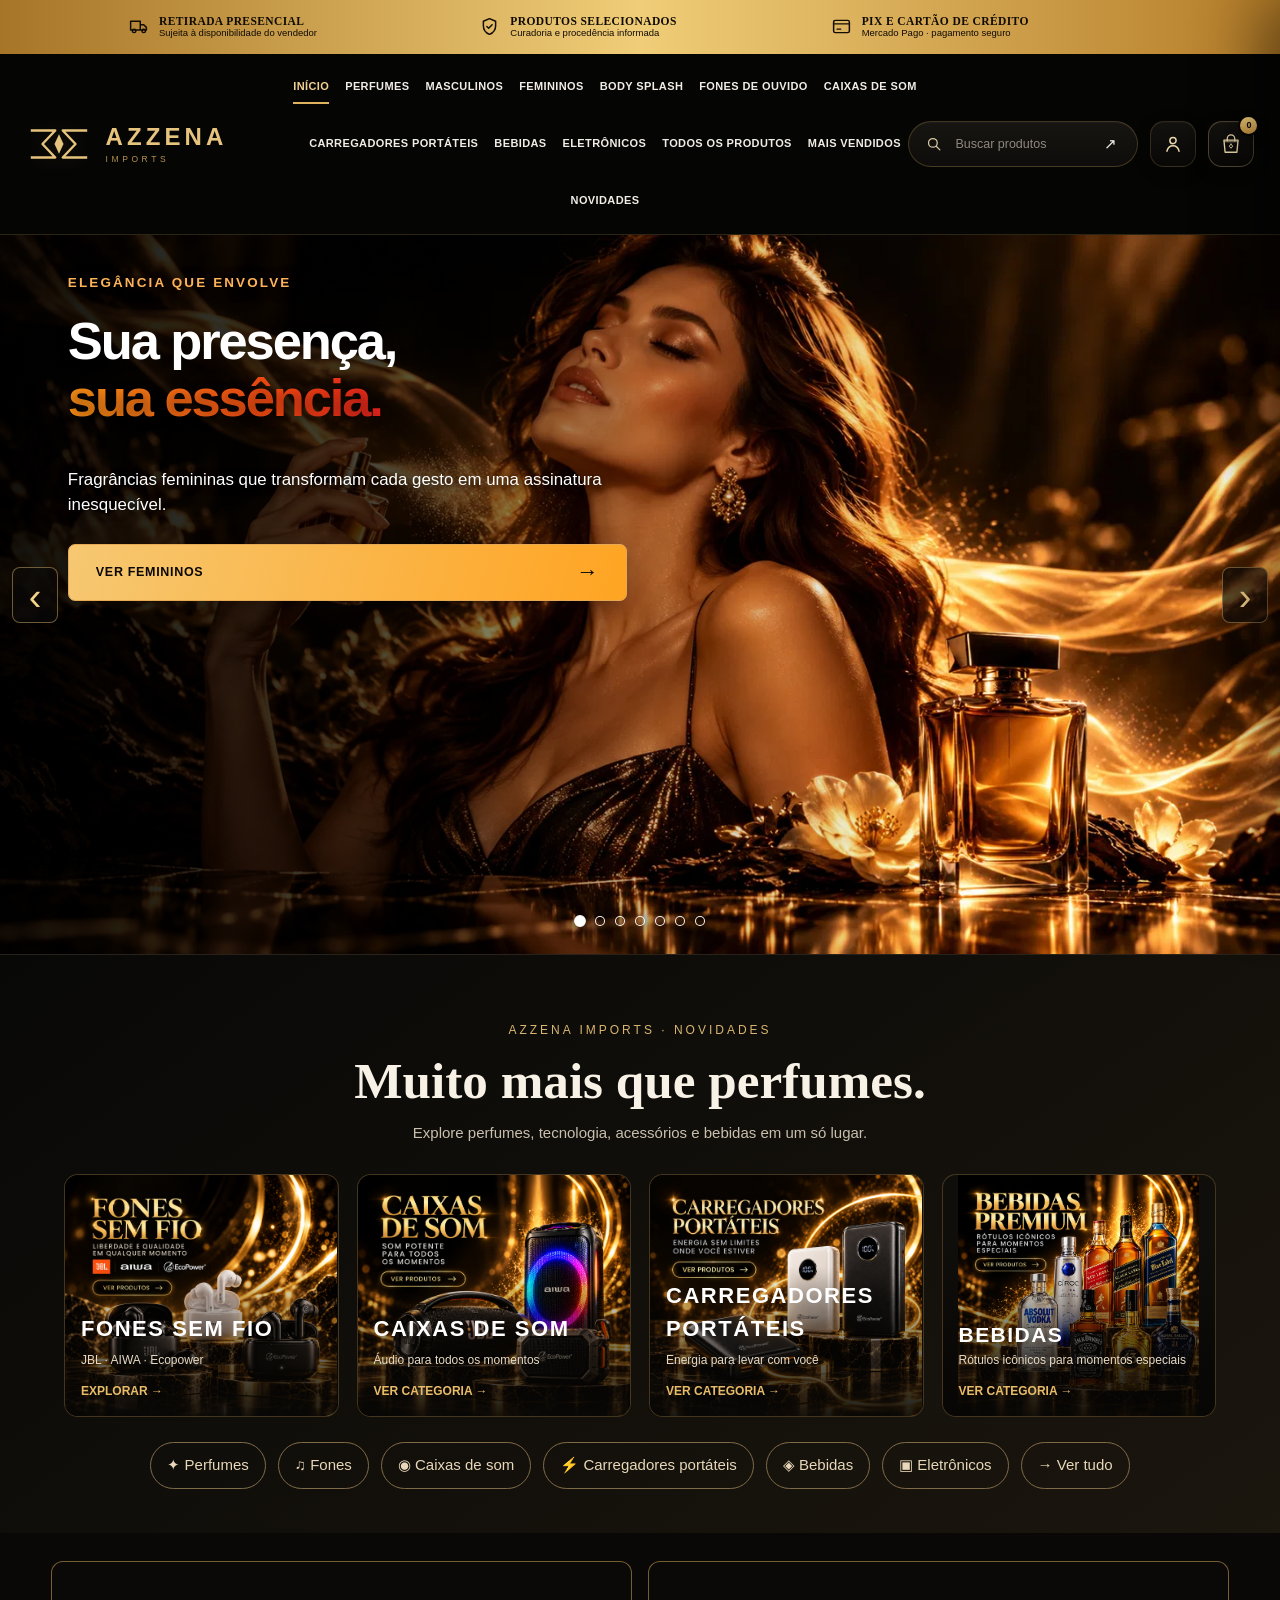
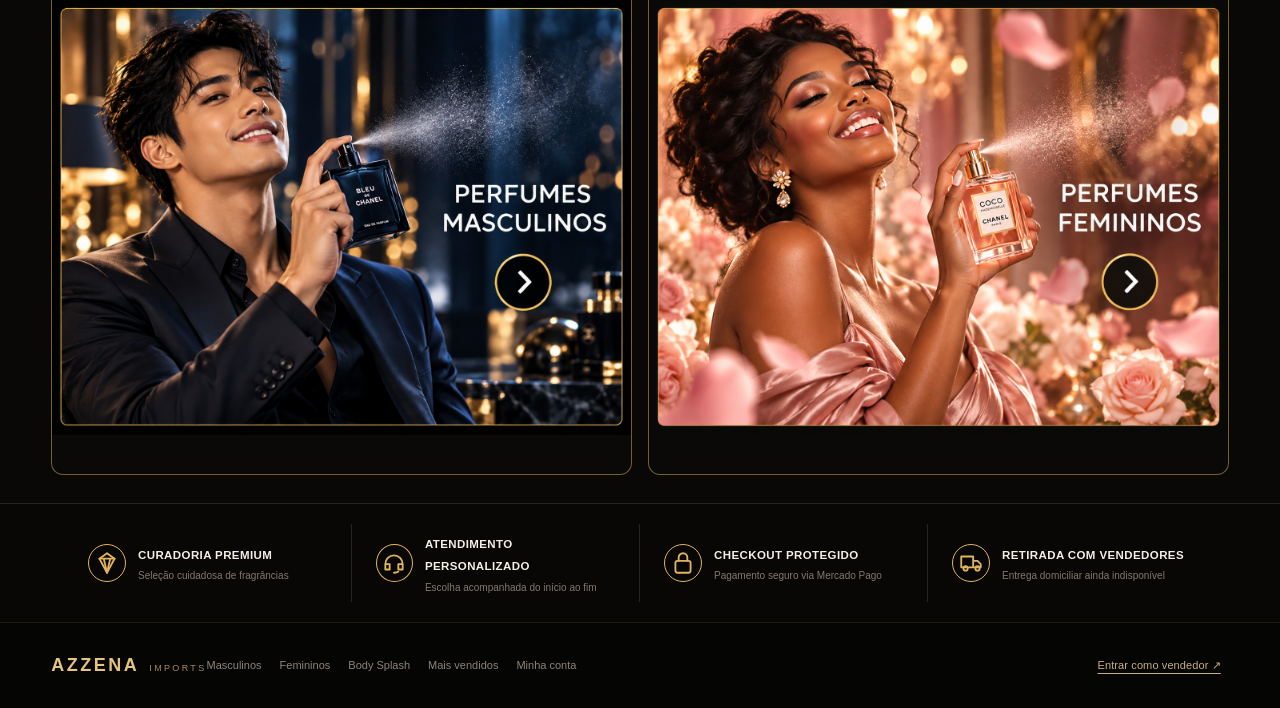
==== commit e4e7d625: "fix: bust cache of uploaded first two slides and match white orange 16:9 carousel design" ====
--- a/index.html
+++ b/index.html
@@ -139,7 +139,21 @@
 .azzena-beverage-banner img.hero-media{position:relative!important;z-index:1}
 @media(max-width:1100px){.imports-showcase-grid{grid-template-columns:repeat(2,minmax(0,1fr))!important}}
 @media(max-width:600px){.imports-showcase-grid{grid-template-columns:1fr!important}}
-</style></head>
+</style><style id="azzena-first-two-slides-style-20261014">
+/* Same 16:9 carousel framing for every slide; keeps the current GitHub filenames even though image bytes are WebP. */
+#inicio.hero,#inicio .hero-carousel{aspect-ratio:16/9!important;height:auto!important;min-height:0!important;max-height:760px!important}
+#inicio .hero-carousel{position:relative!important;width:100%!important}
+#inicio .hero-slide:nth-child(-n+2)>img.hero-media{position:absolute!important;inset:0!important;width:100%!important;height:100%!important;object-fit:contain!important;object-position:center!important;opacity:1!important;filter:none!important;transform:none!important}
+#inicio .hero-slide:nth-child(-n+2)>.hero-shade{position:absolute!important;inset:0!important;display:block!important;z-index:1!important;background:linear-gradient(90deg,rgba(0,0,0,.93) 0%,rgba(0,0,0,.72) 29%,rgba(0,0,0,.23) 50%,transparent 73%)!important;pointer-events:none!important}
+#inicio .hero-slide:nth-child(-n+2)>.hero-copy{position:relative!important;z-index:3!important;width:min(49%,660px)!important;max-width:none!important;min-height:0!important;padding:clamp(18px,3vw,54px) 0 clamp(18px,3vw,54px) clamp(24px,5.3vw,84px)!important;box-sizing:border-box!important}
+#inicio .hero-slide:nth-child(-n+2) .hero-copy>p{font-family:Poppins,Arial,sans-serif!important;color:#ffb359!important;font-weight:700!important;font-size:clamp(10px,1.05vw,15px)!important;letter-spacing:.16em!important;margin:0 0 18px!important}
+#inicio .hero-slide:nth-child(-n+2) .hero-copy h1{font-family:Poppins,Arial,sans-serif!important;font-weight:700!important;font-size:clamp(28px,4.1vw,64px)!important;line-height:1.09!important;letter-spacing:-.04em!important;color:#fff!important;margin:0 0 20px!important;text-shadow:0 3px 12px rgba(0,0,0,.38)!important}
+#inicio .hero-slide:nth-child(-n+2) .hero-copy h1 em{font-style:normal!important;font-family:inherit!important;font-weight:700!important;background:linear-gradient(95deg,#ff9517 0%,#ff4c13 65%,#ee241d 100%)!important;color:#ff5b16!important;-webkit-background-clip:text!important;background-clip:text!important;-webkit-text-fill-color:transparent!important}
+#inicio .hero-slide:nth-child(-n+2) .hero-desc{display:block!important;color:#fff!important;font-family:Poppins,Arial,sans-serif!important;font-size:clamp(12px,1.32vw,18px)!important;line-height:1.5!important;max-width:560px!important;text-shadow:0 2px 9px #000!important;margin-bottom:24px!important}
+#inicio .hero-slide:nth-child(-n+2) .hero-button{font-family:Poppins,Arial,sans-serif!important;display:inline-flex!important;align-items:center!important;justify-content:space-between!important;gap:24px!important;max-width:100%!important;width:auto!important;padding:14px 27px!important;min-height:45px!important;line-height:1.2!important;font-weight:700!important;color:#0a0704!important;background:linear-gradient(105deg,#f6c872,#ffa422)!important;border:1px solid #e6aa55!important;border-radius:7px!important;text-decoration:none!important;box-shadow:0 7px 24px rgba(0,0,0,.25)!important}
+@media(max-width:700px){#inicio .hero-slide:nth-child(-n+2)>.hero-copy{width:68%!important;padding:10px 6px 10px 4vw!important}#inicio .hero-slide:nth-child(-n+2)>.hero-shade{background:linear-gradient(90deg,rgba(0,0,0,.95),rgba(0,0,0,.67) 45%,rgba(0,0,0,.02) 83%)!important}#inicio .hero-slide:nth-child(-n+2) .hero-copy>p{font-size:9px!important;letter-spacing:.06em!important;margin-bottom:5px!important}#inicio .hero-slide:nth-child(-n+2) .hero-copy h1{font-size:clamp(19px,5.2vw,33px)!important;margin-bottom:6px!important}#inicio .hero-slide:nth-child(-n+2) .hero-desc{font-size:clamp(9px,2.25vw,12px)!important;line-height:1.25!important;margin-bottom:8px!important}#inicio .hero-slide:nth-child(-n+2) .hero-button{padding:6px 10px!important;min-height:27px!important;gap:7px!important;font-size:10px!important}}
+</style>
+</head>
 <body>
   <script src="recovery-redirect.js"></script>
   <div class="site-unavailable" id="siteUnavailable" hidden>
@@ -212,7 +226,7 @@
       <div class="hero-carousel" id="heroCarousel">
 
         <article class="hero-slide is-active" data-hero-slide aria-hidden="false">
-          <img class="hero-media" src="assets/hero-feminine-hd.jpg?v=20261001-hd2" alt="" draggable="false" fetchpriority="high" decoding="async">
+          <img class="hero-media" src="assets/hero-feminine-hd.jpg?v=2a587f3f58ef" alt="" draggable="false" fetchpriority="high" decoding="async">
           <div class="hero-shade"></div>
           <div class="hero-copy">
             <p>ELEGÂNCIA QUE ENVOLVE</p>
@@ -223,7 +237,7 @@
         </article>
 
         <article class="hero-slide" data-hero-slide aria-hidden="true">
-          <img class="hero-media" src="assets/hero-masculine-hd.jpg?v=20261001-hd2" alt="" draggable="false" loading="lazy" decoding="async">
+          <img class="hero-media" src="assets/hero-masculine-hd.jpg?v=b15cb51d3e71" alt="" draggable="false" loading="lazy" decoding="async">
           <div class="hero-shade"></div>
           <div class="hero-copy">
             <p>PERSONALIDADE EM CADA NOTA</p>
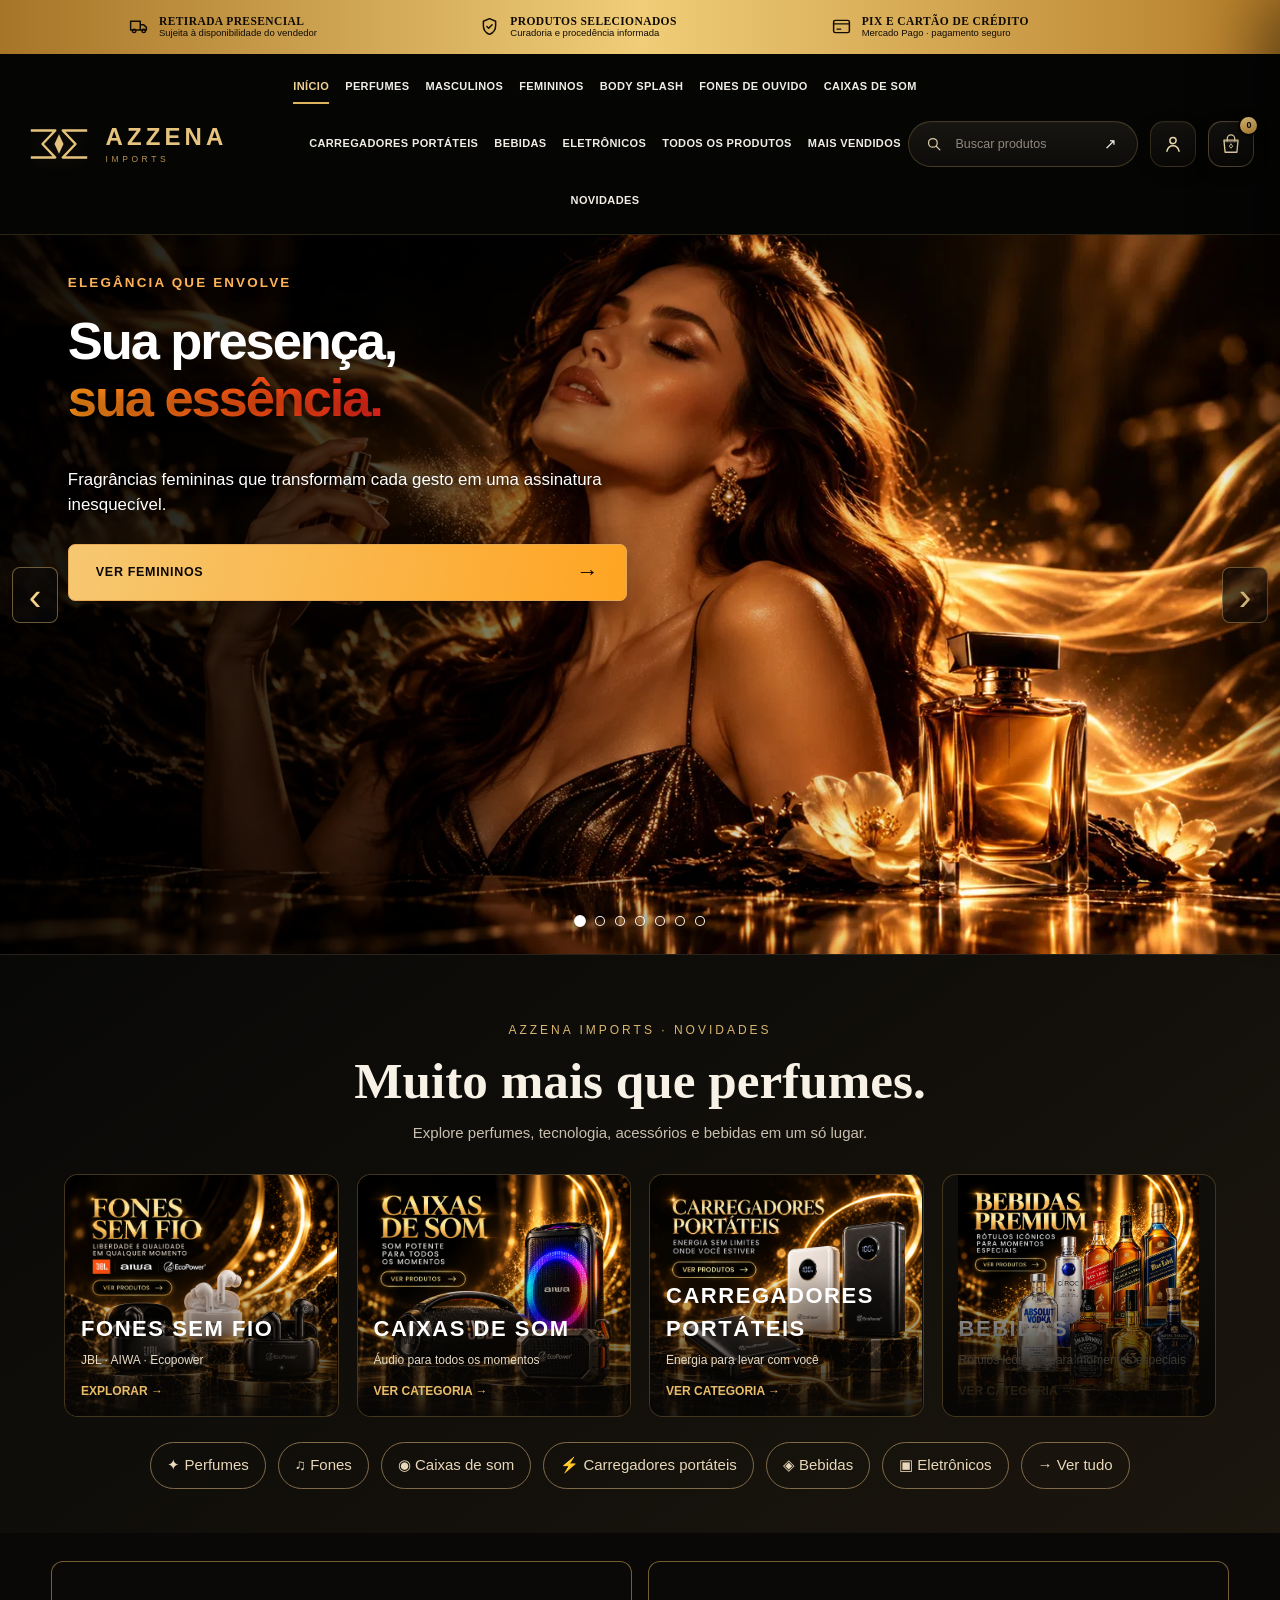
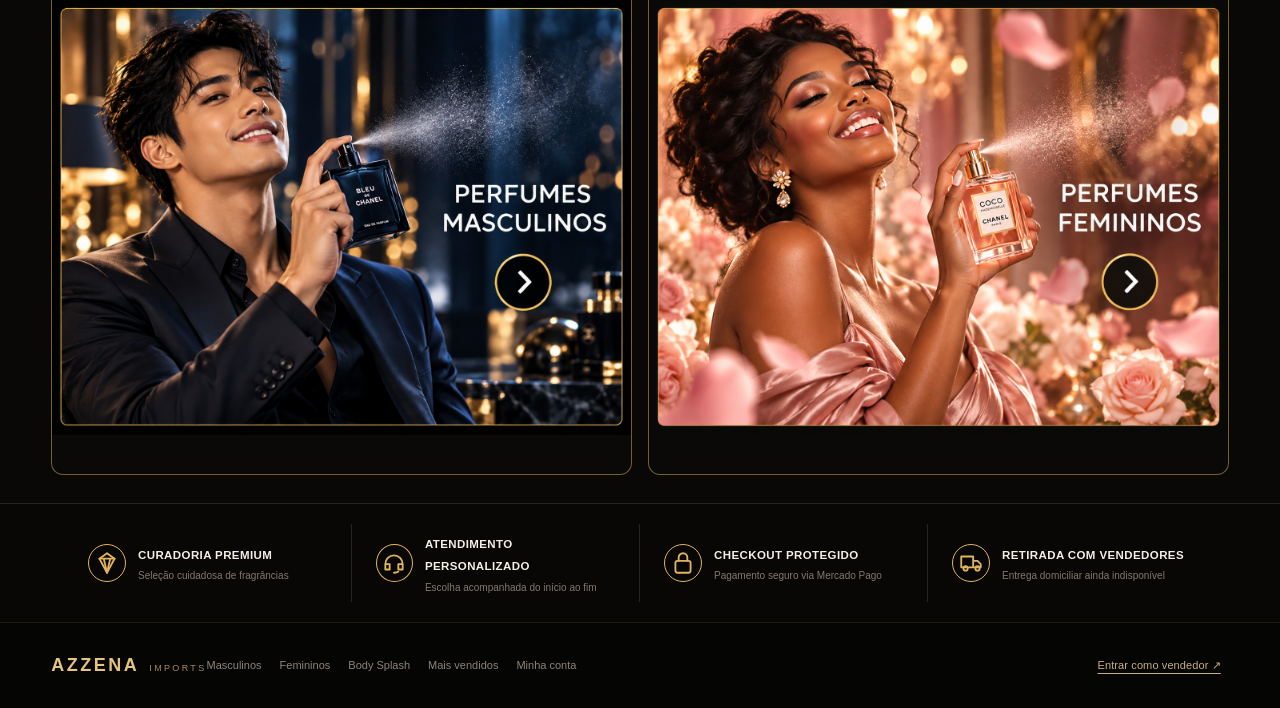
==== commit 87a71346: "fix: uniformizar tipografia e posição de textos no card Bebidas" ====
--- a/index.html
+++ b/index.html
@@ -122,15 +122,11 @@
 @media(max-width:800px){.imports-showcase-grid{grid-template-columns:repeat(2,minmax(0,1fr))!important}}
 @media(max-width:480px){.imports-showcase-grid{grid-template-columns:minmax(0,1fr)!important}}
 </style><style id="azzena-beverages-style">
-/* Four aligned cards; beverage card uses the same HTML title / description / CTA overlay as all other cards. */
+/* Four aligned cards. Beverage title, subtitle and link inherit the identical shared card styles. */
 .imports-showcase-grid{grid-template-columns:repeat(4,minmax(0,1fr))!important}
 .imports-showcase-grid>.imports-feature-bebidas{position:relative;overflow:hidden;border:1px solid #a5814359;border-radius:14px}
 .imports-showcase-grid>.imports-feature-bebidas>img{position:absolute!important;inset:0!important;display:block;width:100%!important;height:100%!important;object-fit:contain!important;object-position:center!important;z-index:0!important}
 .imports-showcase-grid>.imports-feature-bebidas::after{content:""!important;display:block!important;z-index:1!important;pointer-events:none!important;background:linear-gradient(0deg,rgba(7,6,4,.94) 0%,rgba(7,6,4,.74) 25%,rgba(7,6,4,.18) 56%,transparent 75%)!important}
-.imports-showcase-grid>.imports-feature-bebidas>span{position:absolute!important;left:16px!important;right:12px!important;bottom:16px!important;z-index:2!important;display:grid!important;gap:6px!important}
-.imports-showcase-grid>.imports-feature-bebidas>span b{color:#fff!important;font-size:clamp(17px,1.7vw,21px)!important;letter-spacing:.07em!important;line-height:1.16!important}
-.imports-showcase-grid>.imports-feature-bebidas>span small{color:#e7dac4!important;font-size:12px!important;line-height:1.3!important}
-.imports-showcase-grid>.imports-feature-bebidas>span strong{color:#e8bc69!important;font-size:12px!important;margin-top:7px!important;font-weight:700!important}
 .azzena-beverage-banner{position:relative}
 .azzena-beverage-banner-placeholder{position:absolute;inset:0;display:flex;flex-direction:column;align-items:center;justify-content:center;gap:12px;background:radial-gradient(ellipse at center,#59442b,#12100c 70%);color:#f1d6a0;letter-spacing:.16em}
 .azzena-beverage-banner-placeholder small{font-size:clamp(11px,1.1vw,16px)}
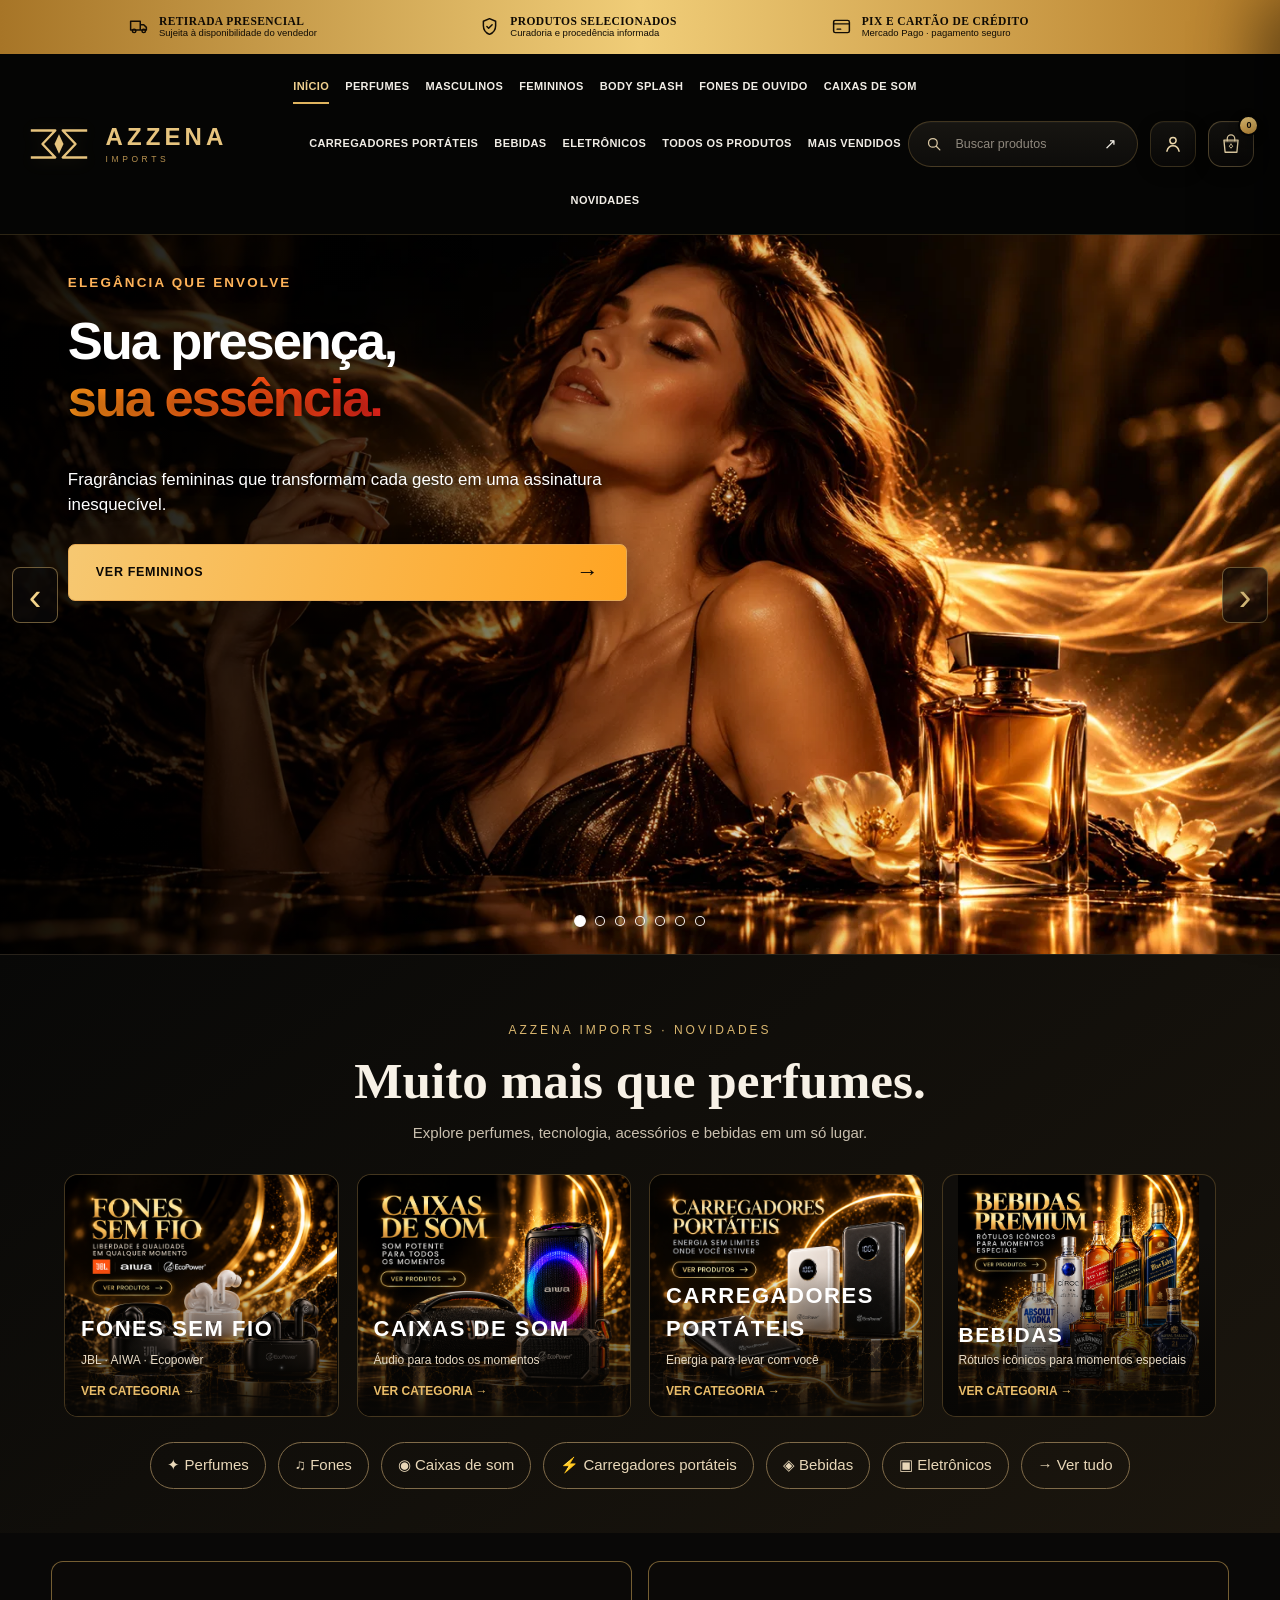
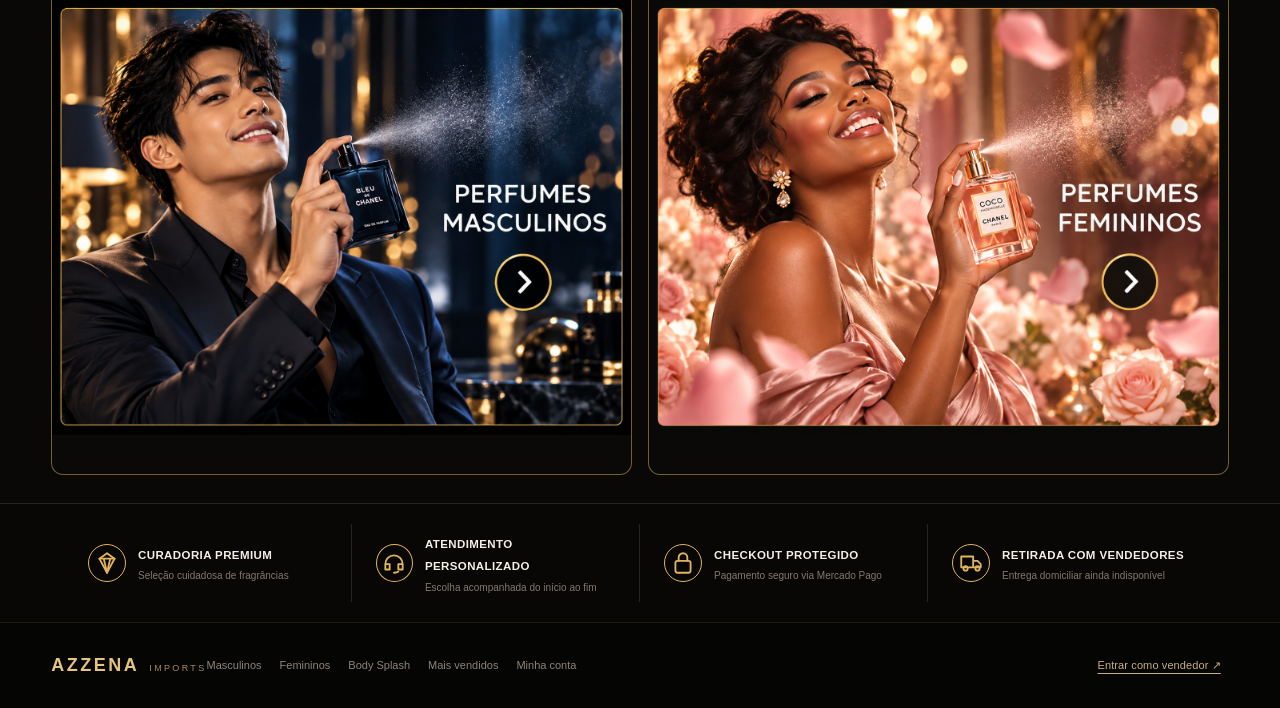
==== commit 1a02119e: "fix: padronizar CTA fones e restaurar contraste original dos textos de Bebidas" ====
--- a/index.html
+++ b/index.html
@@ -127,6 +127,10 @@
 .imports-showcase-grid>.imports-feature-bebidas{position:relative;overflow:hidden;border:1px solid #a5814359;border-radius:14px}
 .imports-showcase-grid>.imports-feature-bebidas>img{position:absolute!important;inset:0!important;display:block;width:100%!important;height:100%!important;object-fit:contain!important;object-position:center!important;z-index:0!important}
 .imports-showcase-grid>.imports-feature-bebidas::after{content:""!important;display:block!important;z-index:1!important;pointer-events:none!important;background:linear-gradient(0deg,rgba(7,6,4,.94) 0%,rgba(7,6,4,.74) 25%,rgba(7,6,4,.18) 56%,transparent 75%)!important}
+.imports-showcase-grid>.imports-feature-bebidas>span{position:absolute!important;left:16px!important;right:12px!important;bottom:16px!important;z-index:2!important;display:grid!important;gap:6px!important}
+.imports-showcase-grid>.imports-feature-bebidas>span b{color:#fff!important;font-size:clamp(17px,1.7vw,21px)!important;letter-spacing:.07em!important;line-height:1.16!important}
+.imports-showcase-grid>.imports-feature-bebidas>span small{color:#e7dac4!important;font-size:12px!important;line-height:1.3!important}
+.imports-showcase-grid>.imports-feature-bebidas>span strong{color:#e8bc69!important;font-size:12px!important;margin-top:7px!important;font-weight:700!important}
 .azzena-beverage-banner{position:relative}
 .azzena-beverage-banner-placeholder{position:absolute;inset:0;display:flex;flex-direction:column;align-items:center;justify-content:center;gap:12px;background:radial-gradient(ellipse at center,#59442b,#12100c 70%);color:#f1d6a0;letter-spacing:.16em}
 .azzena-beverage-banner-placeholder small{font-size:clamp(11px,1.1vw,16px)}
@@ -263,7 +267,7 @@
       </div>
     </section>
 
-<section class="imports-showcase" aria-labelledby="importsShowcaseTitle"><div class="imports-heading"><p>AZZENA IMPORTS · NOVIDADES</p><h2 id="importsShowcaseTitle">Muito mais que perfumes.</h2><span>Explore perfumes, tecnologia, acessórios e bebidas em um só lugar.</span></div><div class="imports-showcase-grid"><a class="imports-feature" href="categoria.html?tipo=fones"><img src="assets/banner-fones-bluetooth.webp" alt="Fones de ouvido sem fio" loading="lazy"><span><b>FONES SEM FIO</b><small>JBL · AIWA · Ecopower</small><strong>EXPLORAR →</strong></span></a><a class="imports-feature" href="categoria.html?tipo=caixas"><img src="assets/banner-caixas-de-som.webp" alt="Caixas de som" loading="lazy"><span><b>CAIXAS DE SOM</b><small>Áudio para todos os momentos</small><strong>VER CATEGORIA →</strong></span></a><a class="imports-feature" href="categoria.html?tipo=carregadores"><img src="assets/banner-powerbanks.webp" alt="Carregadores portáteis" loading="lazy"><span><b>CARREGADORES PORTÁTEIS</b><small>Energia para levar com você</small><strong>VER CATEGORIA →</strong></span></a><a class="imports-feature imports-feature-bebidas" href="categoria.html?tipo=bebidas" aria-label="Ver categoria de bebidas"><img src="assets/10_categoria_bebidas.jpg" alt="Bebidas premium" loading="lazy" decoding="async" onerror="this.hidden=true;this.style.display='none'"><span><b>BEBIDAS</b><small>Rótulos icônicos para momentos especiais</small><strong>VER CATEGORIA →</strong></span></a></div><nav class="imports-category-links" aria-label="Comprar por categoria"><a href="categoria.html?tipo=perfumes">✦ Perfumes</a><a href="categoria.html?tipo=fones">♫ Fones</a><a href="categoria.html?tipo=caixas">◉ Caixas de som</a><a href="categoria.html?tipo=carregadores">⚡ Carregadores portáteis</a><a href="categoria.html?tipo=bebidas">◈ Bebidas</a><a href="categoria.html?tipo=eletronicos">▣ Eletrônicos</a><a href="categoria.html?tipo=todos">→ Ver tudo</a></nav></section>
+<section class="imports-showcase" aria-labelledby="importsShowcaseTitle"><div class="imports-heading"><p>AZZENA IMPORTS · NOVIDADES</p><h2 id="importsShowcaseTitle">Muito mais que perfumes.</h2><span>Explore perfumes, tecnologia, acessórios e bebidas em um só lugar.</span></div><div class="imports-showcase-grid"><a class="imports-feature" href="categoria.html?tipo=fones"><img src="assets/banner-fones-bluetooth.webp" alt="Fones de ouvido sem fio" loading="lazy"><span><b>FONES SEM FIO</b><small>JBL · AIWA · Ecopower</small><strong>VER CATEGORIA →</strong></span></a><a class="imports-feature" href="categoria.html?tipo=caixas"><img src="assets/banner-caixas-de-som.webp" alt="Caixas de som" loading="lazy"><span><b>CAIXAS DE SOM</b><small>Áudio para todos os momentos</small><strong>VER CATEGORIA →</strong></span></a><a class="imports-feature" href="categoria.html?tipo=carregadores"><img src="assets/banner-powerbanks.webp" alt="Carregadores portáteis" loading="lazy"><span><b>CARREGADORES PORTÁTEIS</b><small>Energia para levar com você</small><strong>VER CATEGORIA →</strong></span></a><a class="imports-feature imports-feature-bebidas" href="categoria.html?tipo=bebidas" aria-label="Ver categoria de bebidas"><img src="assets/10_categoria_bebidas.jpg" alt="Bebidas premium" loading="lazy" decoding="async" onerror="this.hidden=true;this.style.display='none'"><span><b>BEBIDAS</b><small>Rótulos icônicos para momentos especiais</small><strong>VER CATEGORIA →</strong></span></a></div><nav class="imports-category-links" aria-label="Comprar por categoria"><a href="categoria.html?tipo=perfumes">✦ Perfumes</a><a href="categoria.html?tipo=fones">♫ Fones</a><a href="categoria.html?tipo=caixas">◉ Caixas de som</a><a href="categoria.html?tipo=carregadores">⚡ Carregadores portáteis</a><a href="categoria.html?tipo=bebidas">◈ Bebidas</a><a href="categoria.html?tipo=eletronicos">▣ Eletrônicos</a><a href="categoria.html?tipo=todos">→ Ver tudo</a></nav></section>
     <section class="category-grid azzena-image-categories" aria-label="Comprar por categoria">
       <a class="category-card azzena-category-art" href="categoria.html?tipo=perfumes&amp;genero=masculino" aria-label="Perfumes masculinos"><img src="assets/05_categoria_perfumes_masculinos.jpg?v=20261013-gallery1" alt="Perfumes masculinos" loading="lazy" decoding="async"></a>
       <a class="category-card azzena-category-art" href="categoria.html?tipo=perfumes&amp;genero=feminino" aria-label="Perfumes femininos"><img src="assets/06_categoria_perfumes_femininos.jpg?v=20261013-gallery1" alt="Perfumes femininos" loading="lazy" decoding="async"></a>
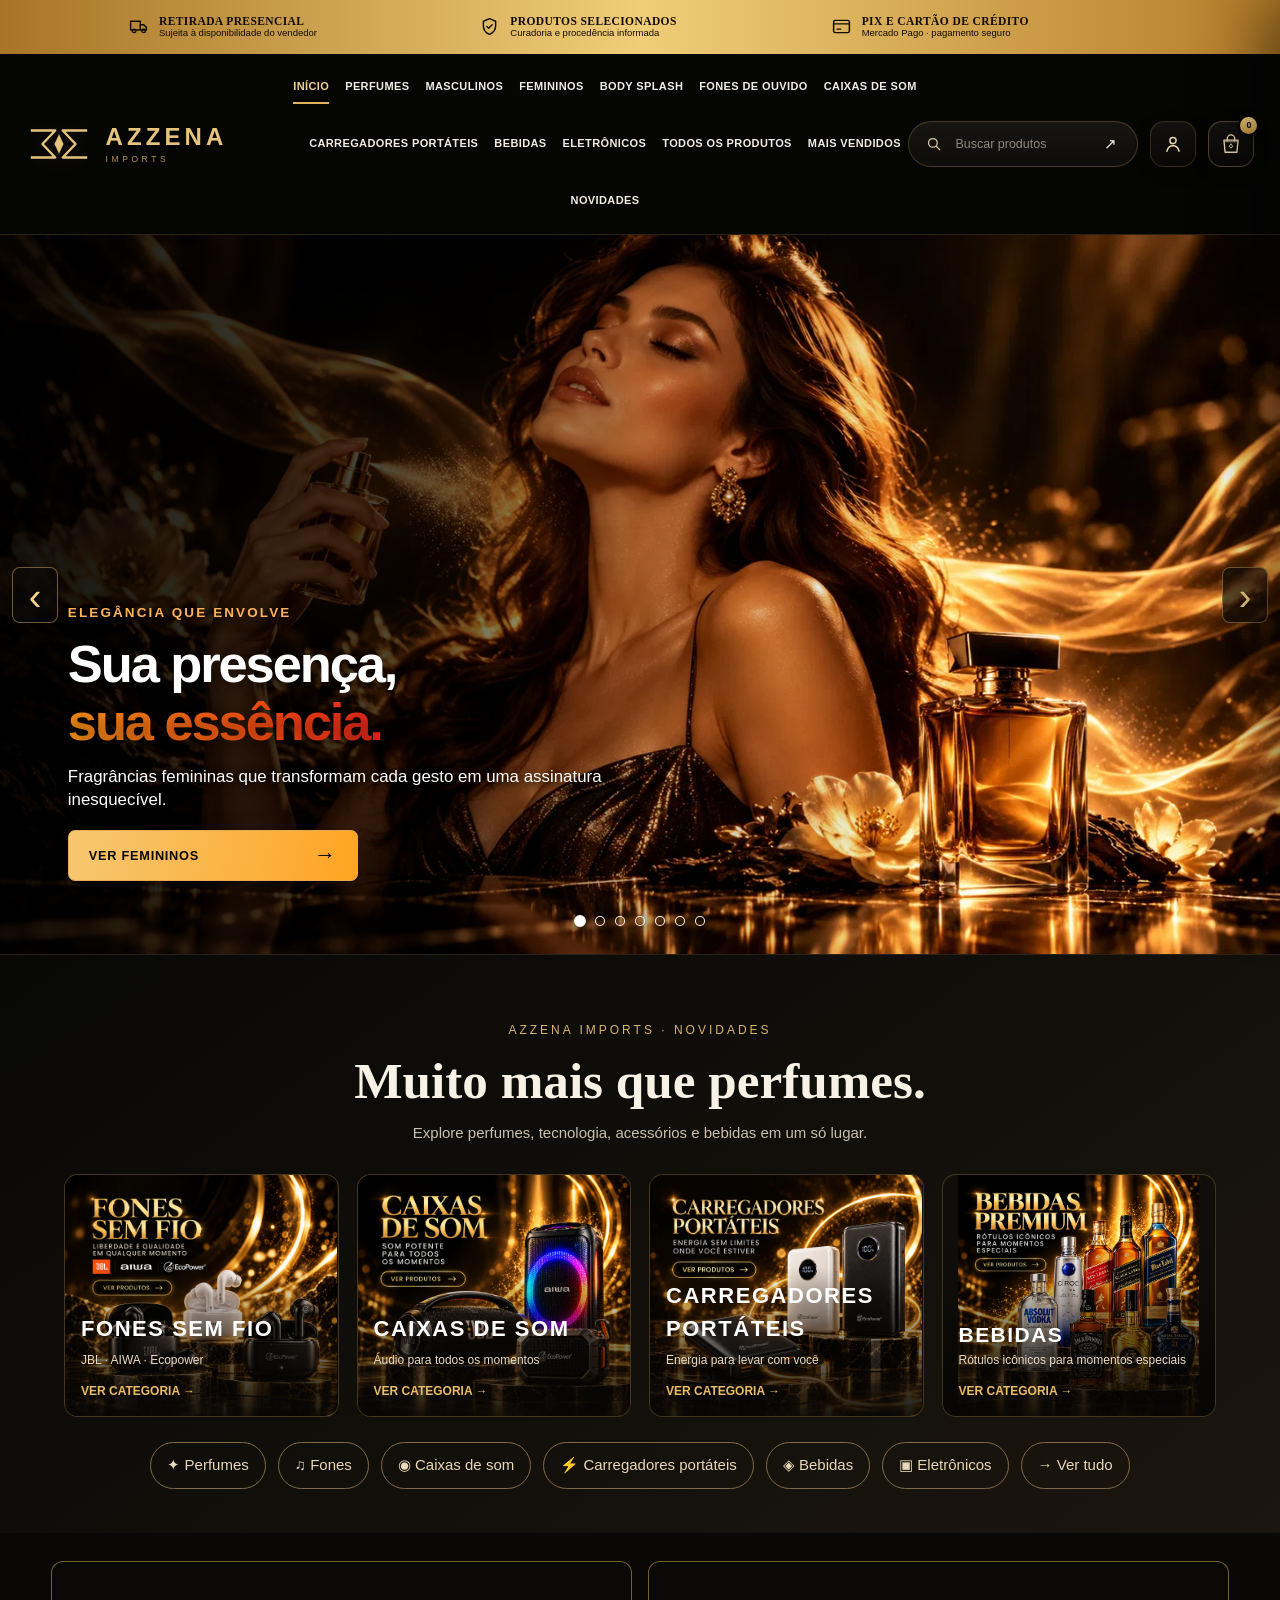
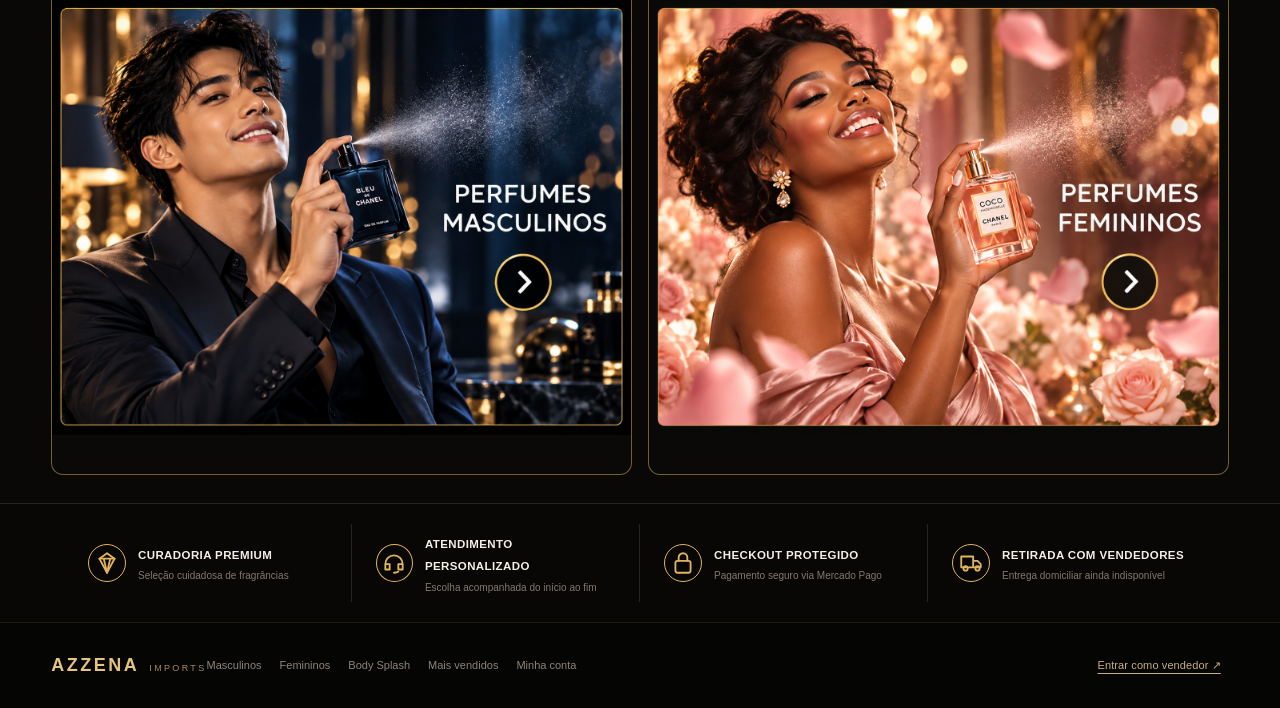
==== commit f542688c: "fix: alinhar títulos descrições e botões dos dois primeiros slides no rodapé" ====
--- a/index.html
+++ b/index.html
@@ -153,6 +153,96 @@
 #inicio .hero-slide:nth-child(-n+2) .hero-button{font-family:Poppins,Arial,sans-serif!important;display:inline-flex!important;align-items:center!important;justify-content:space-between!important;gap:24px!important;max-width:100%!important;width:auto!important;padding:14px 27px!important;min-height:45px!important;line-height:1.2!important;font-weight:700!important;color:#0a0704!important;background:linear-gradient(105deg,#f6c872,#ffa422)!important;border:1px solid #e6aa55!important;border-radius:7px!important;text-decoration:none!important;box-shadow:0 7px 24px rgba(0,0,0,.25)!important}
 @media(max-width:700px){#inicio .hero-slide:nth-child(-n+2)>.hero-copy{width:68%!important;padding:10px 6px 10px 4vw!important}#inicio .hero-slide:nth-child(-n+2)>.hero-shade{background:linear-gradient(90deg,rgba(0,0,0,.95),rgba(0,0,0,.67) 45%,rgba(0,0,0,.02) 83%)!important}#inicio .hero-slide:nth-child(-n+2) .hero-copy>p{font-size:9px!important;letter-spacing:.06em!important;margin-bottom:5px!important}#inicio .hero-slide:nth-child(-n+2) .hero-copy h1{font-size:clamp(19px,5.2vw,33px)!important;margin-bottom:6px!important}#inicio .hero-slide:nth-child(-n+2) .hero-desc{font-size:clamp(9px,2.25vw,12px)!important;line-height:1.25!important;margin-bottom:8px!important}#inicio .hero-slide:nth-child(-n+2) .hero-button{padding:6px 10px!important;min-height:27px!important;gap:7px!important;font-size:10px!important}}
 </style>
+<style id="azzena-hero-copy-bottom-alignment-20261014">
+/* Match text layout between the first two slides: grouped at the bottom-left, with the carousel dots unobstructed. */
+#inicio .hero-slide:nth-child(-n+2)>.hero-copy{
+  position:absolute!important;
+  top:auto!important;
+  right:auto!important;
+  bottom:clamp(55px,5.8vw,85px)!important;
+  left:clamp(24px,5.3vw,84px)!important;
+  transform:none!important;
+  height:auto!important;
+  min-height:0!important;
+  width:min(43%,550px)!important;
+  max-width:calc(100% - 48px)!important;
+  margin:0!important;
+  padding:0!important;
+  box-sizing:border-box!important;
+  z-index:5!important;
+  display:flex!important;
+  flex-direction:column!important;
+  align-items:flex-start!important;
+  justify-content:flex-end!important;
+  gap:clamp(8px,1.2vw,14px)!important;
+}
+#inicio .hero-slide:nth-child(-n+2) .hero-copy>p{
+  margin:0!important;
+  line-height:1.2!important;
+}
+#inicio .hero-slide:nth-child(-n+2) .hero-copy h1{
+  width:100%!important;
+  margin:0!important;
+  line-height:1.1!important;
+}
+#inicio .hero-slide:nth-child(-n+2) .hero-copy .hero-desc{
+  display:block!important;
+  width:100%!important;
+  max-width:100%!important;
+  margin:0!important;
+  line-height:1.38!important;
+}
+#inicio .hero-slide:nth-child(-n+2) .hero-copy .hero-button{
+  width:min(290px,100%)!important;
+  max-width:100%!important;
+  min-width:0!important;
+  min-height:46px!important;
+  padding:11px 20px!important;
+  margin:5px 0 0!important;
+  justify-content:space-between!important;
+  font-size:clamp(11px,1vw,14px)!important;
+  box-sizing:border-box!important;
+}
+@media(max-width:900px){
+  #inicio .hero-slide:nth-child(-n+2)>.hero-copy{
+    bottom:52px!important;
+    left:clamp(18px,4vw,42px)!important;
+    width:min(47%,440px)!important;
+  }
+  #inicio .hero-slide:nth-child(-n+2) .hero-copy .hero-button{
+    width:min(245px,100%)!important;
+    min-height:39px!important;
+  }
+}
+@media(max-width:640px){
+  #inicio .hero-slide:nth-child(-n+2)>.hero-copy{
+    left:14px!important;
+    bottom:40px!important;
+    width:69%!important;
+    max-width:calc(100% - 28px)!important;
+    gap:5px!important;
+  }
+  #inicio .hero-slide:nth-child(-n+2) .hero-copy>p{
+    font-size:8px!important;
+    letter-spacing:.04em!important;
+  }
+  #inicio .hero-slide:nth-child(-n+2) .hero-copy h1{
+    font-size:clamp(18px,5.1vw,29px)!important;
+    line-height:1.07!important;
+  }
+  #inicio .hero-slide:nth-child(-n+2) .hero-copy .hero-desc{
+    font-size:clamp(9px,2.3vw,12px)!important;
+    line-height:1.2!important;
+  }
+  #inicio .hero-slide:nth-child(-n+2) .hero-copy .hero-button{
+    width:min(190px,100%)!important;
+    min-height:29px!important;
+    padding:5px 9px!important;
+    margin-top:2px!important;
+    font-size:10px!important;
+  }
+}
+</style>
 </head>
 <body>
   <script src="recovery-redirect.js"></script>
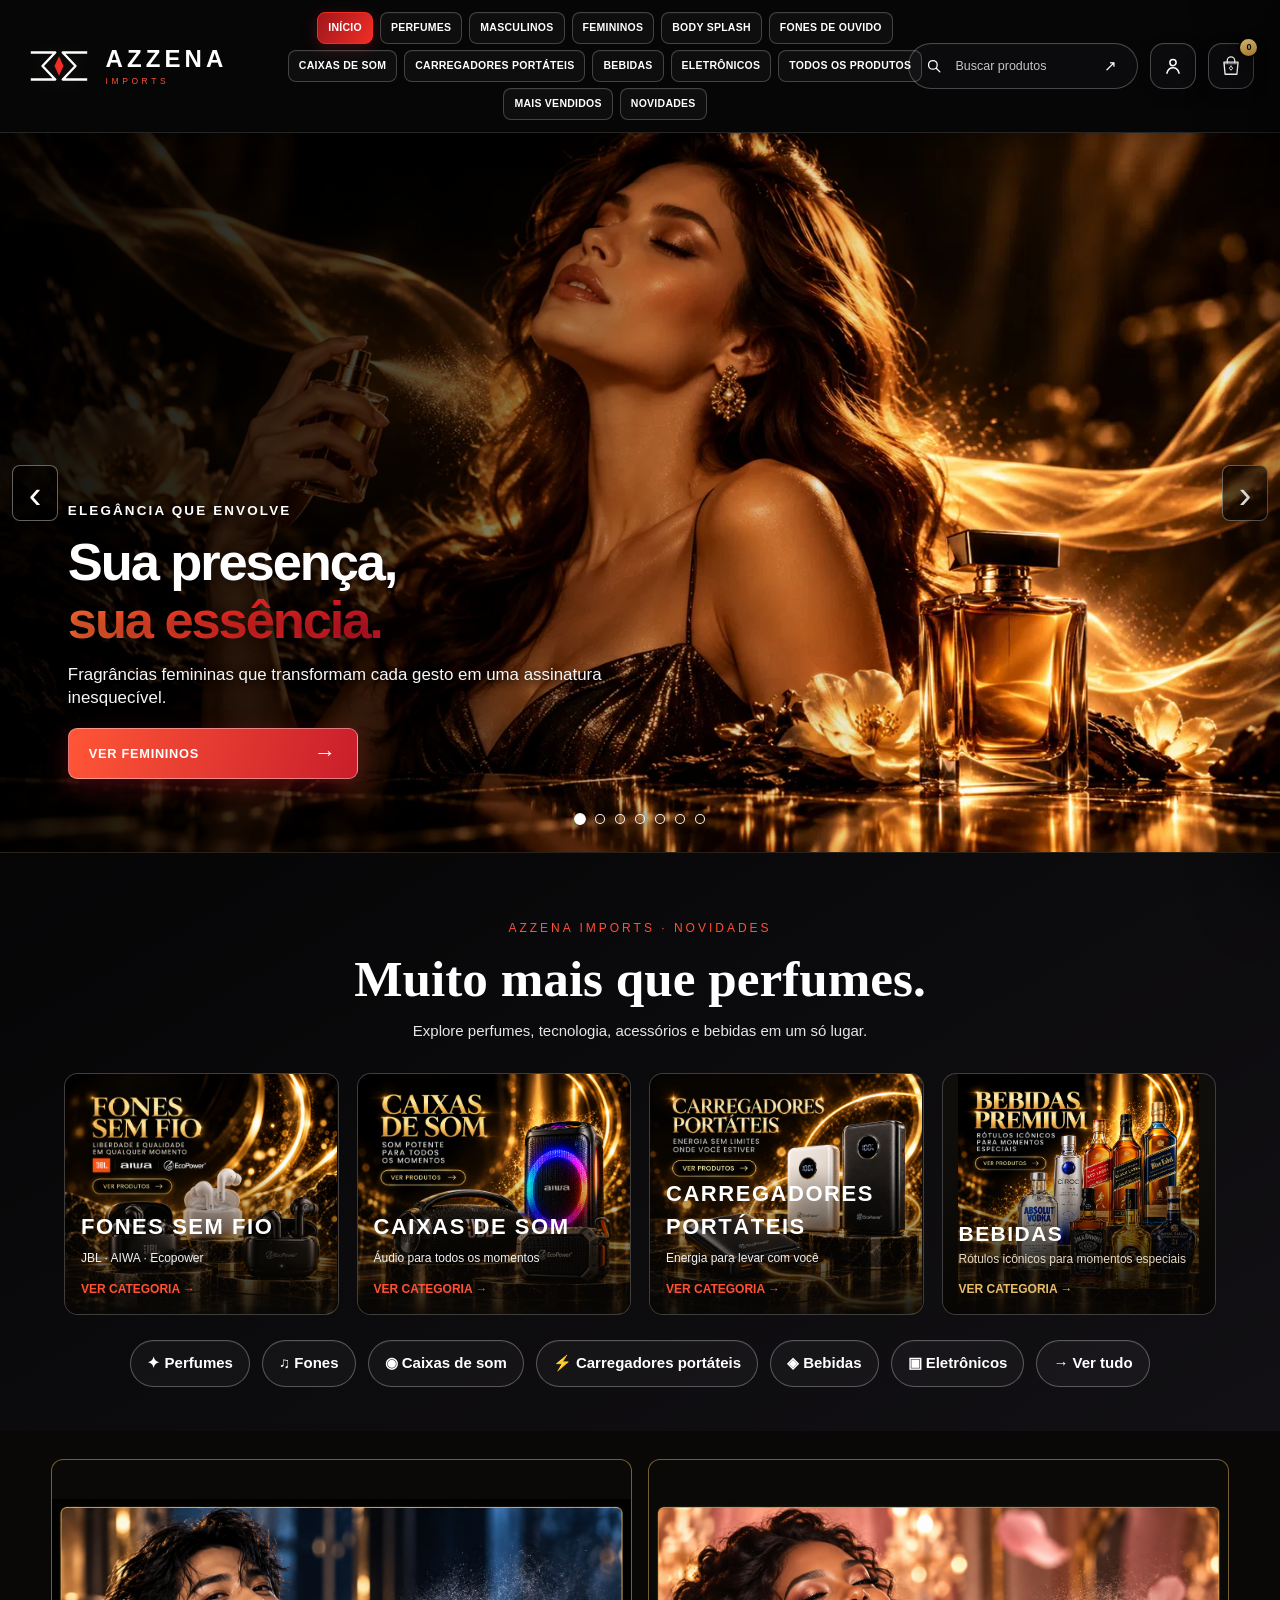
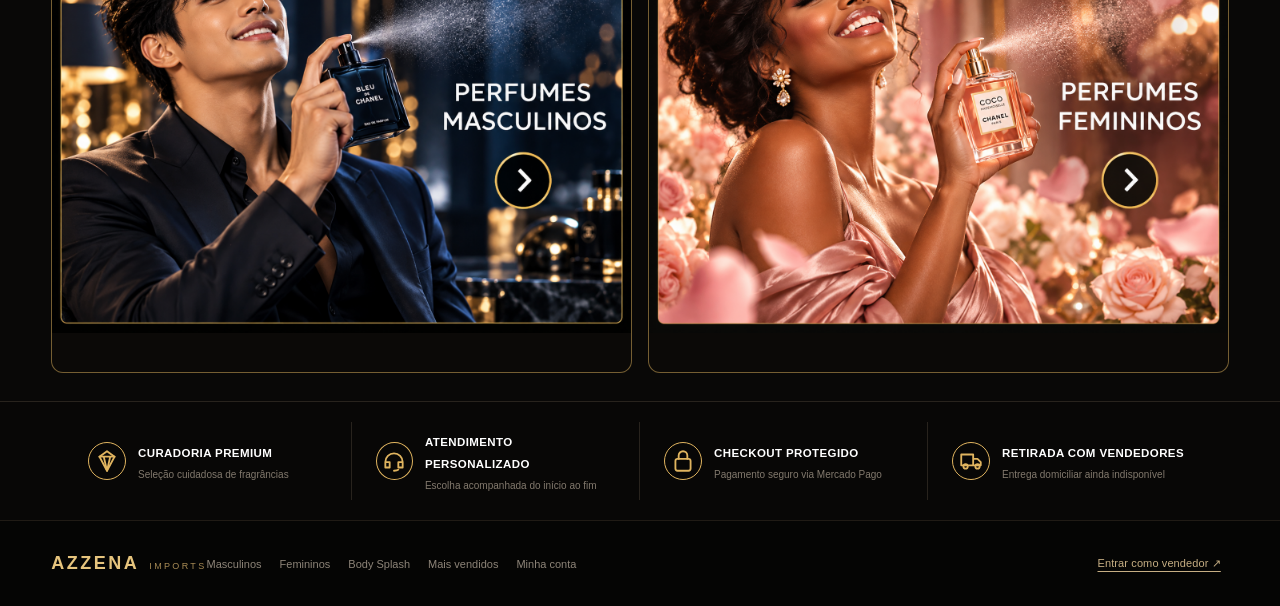
==== commit 3fc2ee9d: "style: remover faixa dourada e modernizar home em branco vermelho com menu delimitado" ====
--- a/index.html
+++ b/index.html
@@ -243,6 +243,131 @@
   }
 }
 </style>
+<style id="azzena-red-white-home-20261014">
+/* Página inicial: identidade preta, branca e vermelha — sem alterar checkout, carrinho ou outros documentos. */
+:root{
+  --az-contrast-red:#f12d26;
+  --az-contrast-red-light:#ff5135;
+  --az-contrast-white:#fff;
+  --az-contrast-outline:rgba(255,255,255,.25);
+}
+body{background:#050506;color:#fff}
+body>.header{background:#060607!important;border-bottom:1px solid rgba(255,255,255,.13)!important;box-shadow:0 5px 25px rgba(0,0,0,.34)}
+body>.header .brand-wordmark .logo-name{color:#fff!important}
+body>.header .brand-wordmark small{color:var(--az-contrast-red-light)!important}
+body>.header .brand-monogram-svg .zz-stroke{stroke:#fff!important}
+body>.header .brand-monogram-svg .zz-core{fill:var(--az-contrast-red)!important}
+body>.header .nav{gap:6px 7px!important;align-content:center!important}
+body>.header .nav a{
+  display:inline-flex!important;align-items:center!important;justify-content:center!important;
+  flex:0 0 auto!important;
+  box-sizing:border-box!important;
+  min-height:32px!important;
+  padding:7px 10px!important;
+  border:1px solid rgba(255,255,255,.22)!important;
+  border-radius:8px!important;
+  background:rgba(255,255,255,.035)!important;
+  color:#fff!important;
+  font-family:Poppins,Arial,sans-serif!important;
+  font-size:10.5px!important;
+  font-weight:600!important;
+  letter-spacing:.025em!important;
+  line-height:1.3!important;
+  text-transform:uppercase!important;
+  white-space:nowrap!important;
+  text-decoration:none!important;
+  box-shadow:inset 0 1px 0 rgba(255,255,255,.035)!important;
+  transition:background-color .2s,border-color .2s,color .2s,box-shadow .2s!important;
+}
+body>.header .nav a::after{display:none!important;content:none!important}
+body>.header .nav a:hover,
+body>.header .nav a:focus-visible{
+  color:#fff!important;
+  background:rgba(241,45,38,.14)!important;
+  border-color:var(--az-contrast-red)!important;
+  box-shadow:0 0 0 2px rgba(241,45,38,.12)!important;
+}
+body>.header .nav a.active,
+body>.header .nav a[aria-current="page"]{
+  color:#fff!important;
+  border-color:var(--az-contrast-red)!important;
+  background:linear-gradient(120deg,#9f171c,#f12d26)!important;
+  box-shadow:0 4px 16px rgba(241,45,38,.22)!important;
+}
+body>.header .nav a:focus-visible,
+body>.header .header-action:focus-visible{outline:2px solid #ff725b!important;outline-offset:2px!important}
+body>.header .header-search{background:#0b0b0e!important;border:1px solid rgba(255,255,255,.25)!important}
+body>.header .header-search:focus-within{border-color:#ff5135!important;box-shadow:0 0 0 3px rgba(241,45,38,.14)!important}
+body>.header .header-search input{color:#fff!important}
+body>.header .header-search input::placeholder{color:#c5c5c9!important}
+body>.header .header-search .tool-svg svg{stroke:#fff!important}
+body>.header .header-action{background:#0b0b0e!important;color:#fff!important;border:1px solid rgba(255,255,255,.25)!important}
+body>.header .header-action:hover{border-color:var(--az-contrast-red)!important;color:#ff5135!important}
+body>.header .header-action svg{stroke:currentColor!important}
+body>.header .cart-count,body>.header .bag-count{background:var(--az-contrast-red)!important;color:#fff!important}
+/* Textos HTML do carrossel, sem recolorir imagens autorais (que já contêm suas próprias frases). */
+#inicio .hero-slide:not(.hero-slide-clean) .hero-copy h1{color:#fff!important}
+#inicio .hero-slide:not(.hero-slide-clean) .hero-copy h1 em{
+  color:#ff5135!important;
+  background:linear-gradient(90deg,#ff6b30,#f42b24,#ca1426)!important;
+  -webkit-background-clip:text!important;background-clip:text!important;-webkit-text-fill-color:transparent!important
+}
+#inicio .hero-slide:not(.hero-slide-clean) .hero-copy>p{color:#fff!important}
+#inicio .hero-slide:not(.hero-slide-clean) .hero-desc{color:#f6f6f8!important}
+#inicio .hero-slide:not(.hero-slide-clean) .hero-copy .hero-button{
+  background:linear-gradient(105deg,#ff5637,#c91e2b)!important;
+  border:1px solid rgba(255,255,255,.4)!important;
+  color:#fff!important;
+  border-radius:9px!important;
+  box-shadow:0 8px 24px rgba(210,29,40,.3)!important
+}
+#inicio .hero-slide:not(.hero-slide-clean) .hero-copy .hero-button:hover,
+#inicio .hero-slide:not(.hero-slide-clean) .hero-copy .hero-button:focus-visible{
+  background:linear-gradient(105deg,#ff684b,#e32635)!important;
+  border-color:#fff!important;
+}
+#inicio .hero-arrow{background:rgba(0,0,0,.65)!important;color:#fff!important;border:1px solid rgba(255,255,255,.38)!important}
+#inicio .hero-arrow:hover,#inicio .hero-arrow:focus-visible{color:#fff!important;border-color:var(--az-contrast-red)!important;background:rgba(150,15,24,.76)!important}
+#inicio .hero-dot.is-active,#inicio .hero-dots button.is-active{background:#f12d26!important;border-color:#f12d26!important}
+/* Bloco de novidades e quatro cards: texto branco e ação vermelha; fotos preservadas. */
+.imports-showcase{background:linear-gradient(150deg,#050506,#121014)!important;color:#fff!important}
+.imports-heading p{color:#ff5135!important}
+.imports-heading h2{color:#fff!important}
+.imports-heading>span{color:#e6e6ea!important}
+.imports-feature{border-color:rgba(255,255,255,.2)!important;background:#08080a!important}
+.imports-feature:hover,.imports-feature:focus-visible{border-color:var(--az-contrast-red)!important}
+.imports-feature span b{color:#fff!important}
+.imports-feature span small{color:#f2f2f5!important}
+.imports-feature span strong{color:#ff5135!important}
+.imports-category-links a{
+  color:#fff!important;background:rgba(255,255,255,.035)!important;
+  border:1px solid rgba(255,255,255,.29)!important;
+  border-radius:999px!important;
+  font-family:Poppins,Arial,sans-serif!important;
+  font-weight:600!important;
+  box-shadow:inset 0 1px 0 rgba(255,255,255,.04)!important;
+  transition:background .2s,border-color .2s,box-shadow .2s!important;
+}
+.imports-category-links a:hover,.imports-category-links a:focus-visible{
+  color:#fff!important;border-color:var(--az-contrast-red)!important;
+  background:rgba(241,45,38,.13)!important;
+  box-shadow:0 0 0 2px rgba(241,45,38,.1)!important
+}
+@media(min-width:1101px){
+  body>.header{height:auto!important;min-height:96px!important}
+  body>.header .nav{gap:6px 7px!important}
+}
+@media(min-width:700px) and (max-width:1100px){
+  body>.header .nav{gap:7px!important}
+  body>.header .nav a{min-height:31px!important;padding:7px 9px!important;font-size:10.5px!important}
+}
+@media(max-width:699px){
+  body>.header .nav a{font-size:10px!important;min-height:33px!important;padding:7px 9px!important}
+}
+@media(prefers-reduced-motion:reduce){
+  body>.header .nav a,.imports-category-links a{transition:none!important}
+}
+</style>
 </head>
 <body>
   <script src="recovery-redirect.js"></script>
@@ -251,12 +376,6 @@
 <h1 id="siteUnavailableTitle">Site temporariamente indisponível</h1>
       <p id="siteUnavailableMessage">Estamos realizando um ajuste operacional. Voltamos em breve.</p>
     </div>
-  </div>
-
-  <div class="benefit-bar">
-    <div><span class="benefit-icon"><svg viewBox="0 0 24 24" aria-hidden="true"><path d="M3 6h11v10H3zM14 10h4l3 3v3h-7zM7 19a2 2 0 1 0 0-4 2 2 0 0 0 0 4Zm11 0a2 2 0 1 0 0-4 2 2 0 0 0 0 4Z"/></svg></span><strong>RETIRADA PRESENCIAL</strong><small>Sujeita à disponibilidade do vendedor</small></div>
-    <div><span class="benefit-icon"><svg viewBox="0 0 24 24" aria-hidden="true"><path d="M12 3 19 6v5c0 4.6-2.7 8.1-7 10-4.3-1.9-7-5.4-7-10V6l7-3Zm-3 9 2 2 4-4"/></svg></span><strong>PRODUTOS SELECIONADOS</strong><small>Curadoria e procedência informada</small></div>
-    <div><span class="benefit-icon"><svg viewBox="0 0 24 24" aria-hidden="true"><rect x="3" y="5" width="18" height="14" rx="2"/><path d="M3 9h18M7 15h4"/></svg></span><strong>PIX E CARTÃO DE CRÉDITO</strong><small>Mercado Pago · pagamento seguro</small></div>
   </div>
 
   <header class="header">
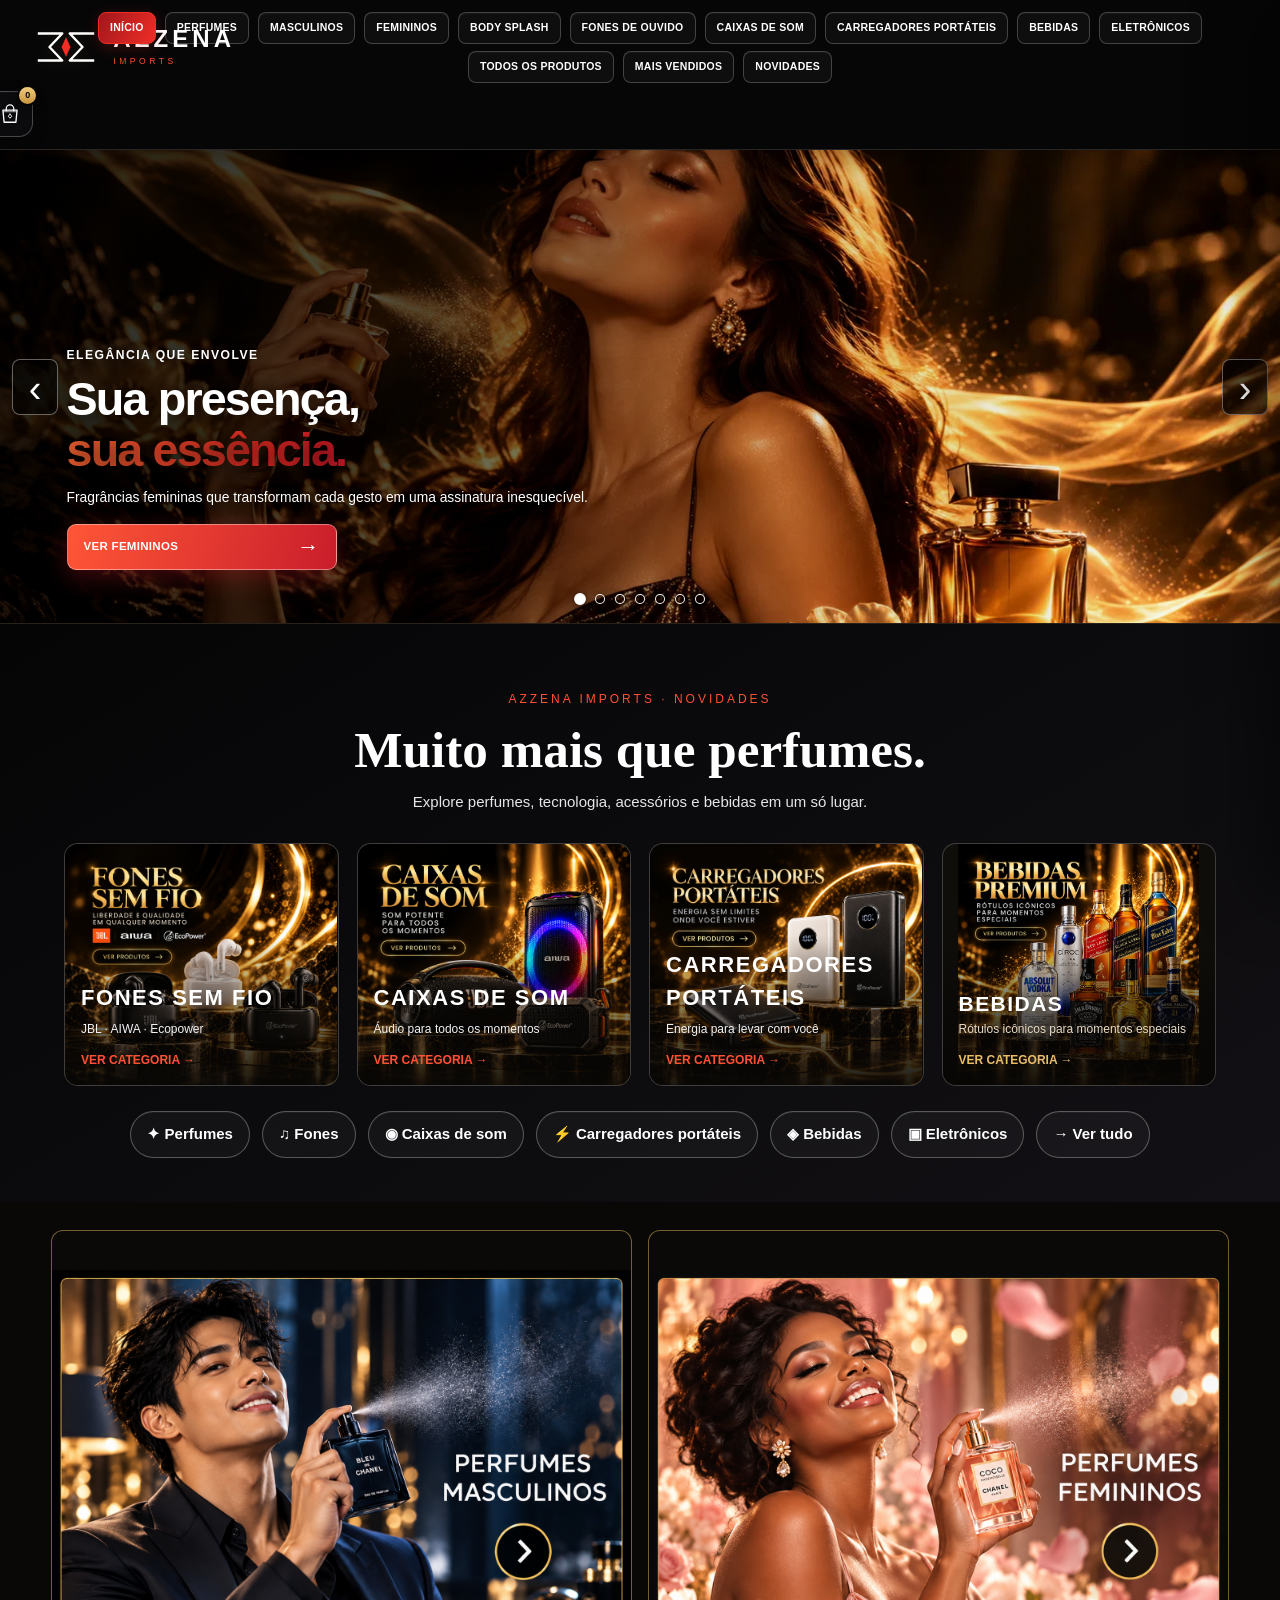
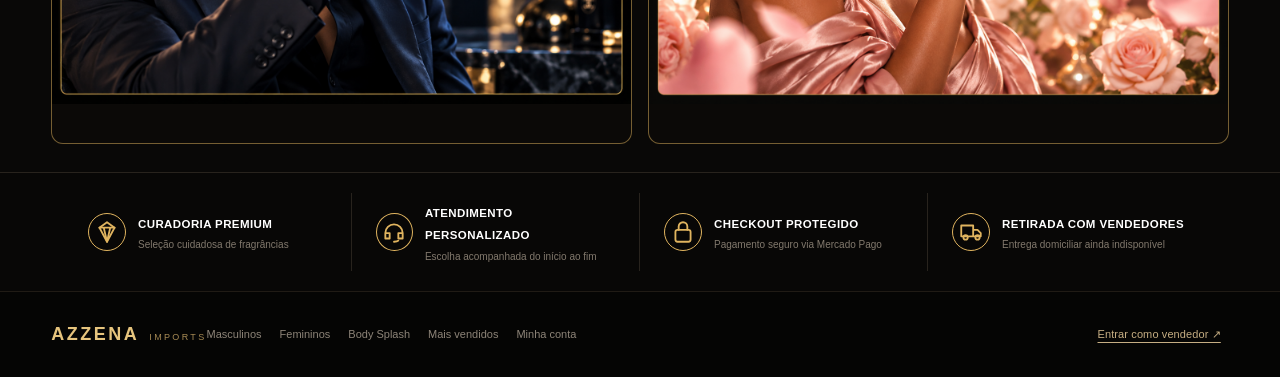
==== commit ffbeb68d: "fix: resolver sobreposição do menu e texto cortado nos dois banners do carrossel" ====
--- a/index.html
+++ b/index.html
@@ -139,111 +139,7 @@
 .azzena-beverage-banner img.hero-media{position:relative!important;z-index:1}
 @media(max-width:1100px){.imports-showcase-grid{grid-template-columns:repeat(2,minmax(0,1fr))!important}}
 @media(max-width:600px){.imports-showcase-grid{grid-template-columns:1fr!important}}
-</style><style id="azzena-first-two-slides-style-20261014">
-/* Same 16:9 carousel framing for every slide; keeps the current GitHub filenames even though image bytes are WebP. */
-#inicio.hero,#inicio .hero-carousel{aspect-ratio:16/9!important;height:auto!important;min-height:0!important;max-height:760px!important}
-#inicio .hero-carousel{position:relative!important;width:100%!important}
-#inicio .hero-slide:nth-child(-n+2)>img.hero-media{position:absolute!important;inset:0!important;width:100%!important;height:100%!important;object-fit:contain!important;object-position:center!important;opacity:1!important;filter:none!important;transform:none!important}
-#inicio .hero-slide:nth-child(-n+2)>.hero-shade{position:absolute!important;inset:0!important;display:block!important;z-index:1!important;background:linear-gradient(90deg,rgba(0,0,0,.93) 0%,rgba(0,0,0,.72) 29%,rgba(0,0,0,.23) 50%,transparent 73%)!important;pointer-events:none!important}
-#inicio .hero-slide:nth-child(-n+2)>.hero-copy{position:relative!important;z-index:3!important;width:min(49%,660px)!important;max-width:none!important;min-height:0!important;padding:clamp(18px,3vw,54px) 0 clamp(18px,3vw,54px) clamp(24px,5.3vw,84px)!important;box-sizing:border-box!important}
-#inicio .hero-slide:nth-child(-n+2) .hero-copy>p{font-family:Poppins,Arial,sans-serif!important;color:#ffb359!important;font-weight:700!important;font-size:clamp(10px,1.05vw,15px)!important;letter-spacing:.16em!important;margin:0 0 18px!important}
-#inicio .hero-slide:nth-child(-n+2) .hero-copy h1{font-family:Poppins,Arial,sans-serif!important;font-weight:700!important;font-size:clamp(28px,4.1vw,64px)!important;line-height:1.09!important;letter-spacing:-.04em!important;color:#fff!important;margin:0 0 20px!important;text-shadow:0 3px 12px rgba(0,0,0,.38)!important}
-#inicio .hero-slide:nth-child(-n+2) .hero-copy h1 em{font-style:normal!important;font-family:inherit!important;font-weight:700!important;background:linear-gradient(95deg,#ff9517 0%,#ff4c13 65%,#ee241d 100%)!important;color:#ff5b16!important;-webkit-background-clip:text!important;background-clip:text!important;-webkit-text-fill-color:transparent!important}
-#inicio .hero-slide:nth-child(-n+2) .hero-desc{display:block!important;color:#fff!important;font-family:Poppins,Arial,sans-serif!important;font-size:clamp(12px,1.32vw,18px)!important;line-height:1.5!important;max-width:560px!important;text-shadow:0 2px 9px #000!important;margin-bottom:24px!important}
-#inicio .hero-slide:nth-child(-n+2) .hero-button{font-family:Poppins,Arial,sans-serif!important;display:inline-flex!important;align-items:center!important;justify-content:space-between!important;gap:24px!important;max-width:100%!important;width:auto!important;padding:14px 27px!important;min-height:45px!important;line-height:1.2!important;font-weight:700!important;color:#0a0704!important;background:linear-gradient(105deg,#f6c872,#ffa422)!important;border:1px solid #e6aa55!important;border-radius:7px!important;text-decoration:none!important;box-shadow:0 7px 24px rgba(0,0,0,.25)!important}
-@media(max-width:700px){#inicio .hero-slide:nth-child(-n+2)>.hero-copy{width:68%!important;padding:10px 6px 10px 4vw!important}#inicio .hero-slide:nth-child(-n+2)>.hero-shade{background:linear-gradient(90deg,rgba(0,0,0,.95),rgba(0,0,0,.67) 45%,rgba(0,0,0,.02) 83%)!important}#inicio .hero-slide:nth-child(-n+2) .hero-copy>p{font-size:9px!important;letter-spacing:.06em!important;margin-bottom:5px!important}#inicio .hero-slide:nth-child(-n+2) .hero-copy h1{font-size:clamp(19px,5.2vw,33px)!important;margin-bottom:6px!important}#inicio .hero-slide:nth-child(-n+2) .hero-desc{font-size:clamp(9px,2.25vw,12px)!important;line-height:1.25!important;margin-bottom:8px!important}#inicio .hero-slide:nth-child(-n+2) .hero-button{padding:6px 10px!important;min-height:27px!important;gap:7px!important;font-size:10px!important}}
-</style>
-<style id="azzena-hero-copy-bottom-alignment-20261014">
-/* Match text layout between the first two slides: grouped at the bottom-left, with the carousel dots unobstructed. */
-#inicio .hero-slide:nth-child(-n+2)>.hero-copy{
-  position:absolute!important;
-  top:auto!important;
-  right:auto!important;
-  bottom:clamp(55px,5.8vw,85px)!important;
-  left:clamp(24px,5.3vw,84px)!important;
-  transform:none!important;
-  height:auto!important;
-  min-height:0!important;
-  width:min(43%,550px)!important;
-  max-width:calc(100% - 48px)!important;
-  margin:0!important;
-  padding:0!important;
-  box-sizing:border-box!important;
-  z-index:5!important;
-  display:flex!important;
-  flex-direction:column!important;
-  align-items:flex-start!important;
-  justify-content:flex-end!important;
-  gap:clamp(8px,1.2vw,14px)!important;
-}
-#inicio .hero-slide:nth-child(-n+2) .hero-copy>p{
-  margin:0!important;
-  line-height:1.2!important;
-}
-#inicio .hero-slide:nth-child(-n+2) .hero-copy h1{
-  width:100%!important;
-  margin:0!important;
-  line-height:1.1!important;
-}
-#inicio .hero-slide:nth-child(-n+2) .hero-copy .hero-desc{
-  display:block!important;
-  width:100%!important;
-  max-width:100%!important;
-  margin:0!important;
-  line-height:1.38!important;
-}
-#inicio .hero-slide:nth-child(-n+2) .hero-copy .hero-button{
-  width:min(290px,100%)!important;
-  max-width:100%!important;
-  min-width:0!important;
-  min-height:46px!important;
-  padding:11px 20px!important;
-  margin:5px 0 0!important;
-  justify-content:space-between!important;
-  font-size:clamp(11px,1vw,14px)!important;
-  box-sizing:border-box!important;
-}
-@media(max-width:900px){
-  #inicio .hero-slide:nth-child(-n+2)>.hero-copy{
-    bottom:52px!important;
-    left:clamp(18px,4vw,42px)!important;
-    width:min(47%,440px)!important;
-  }
-  #inicio .hero-slide:nth-child(-n+2) .hero-copy .hero-button{
-    width:min(245px,100%)!important;
-    min-height:39px!important;
-  }
-}
-@media(max-width:640px){
-  #inicio .hero-slide:nth-child(-n+2)>.hero-copy{
-    left:14px!important;
-    bottom:40px!important;
-    width:69%!important;
-    max-width:calc(100% - 28px)!important;
-    gap:5px!important;
-  }
-  #inicio .hero-slide:nth-child(-n+2) .hero-copy>p{
-    font-size:8px!important;
-    letter-spacing:.04em!important;
-  }
-  #inicio .hero-slide:nth-child(-n+2) .hero-copy h1{
-    font-size:clamp(18px,5.1vw,29px)!important;
-    line-height:1.07!important;
-  }
-  #inicio .hero-slide:nth-child(-n+2) .hero-copy .hero-desc{
-    font-size:clamp(9px,2.3vw,12px)!important;
-    line-height:1.2!important;
-  }
-  #inicio .hero-slide:nth-child(-n+2) .hero-copy .hero-button{
-    width:min(190px,100%)!important;
-    min-height:29px!important;
-    padding:5px 9px!important;
-    margin-top:2px!important;
-    font-size:10px!important;
-  }
-}
-</style>
-<style id="azzena-red-white-home-20261014">
+</style><style id="azzena-red-white-home-20261014">
 /* Página inicial: identidade preta, branca e vermelha — sem alterar checkout, carrinho ou outros documentos. */
 :root{
   --az-contrast-red:#f12d26;
@@ -368,6 +264,275 @@
   body>.header .nav a,.imports-category-links a{transition:none!important}
 }
 </style>
+<style id="azzena-overlap-layout-consolidated-20261014">
+/* AZZENA home: unified, collision-free header and compact carousel.
+   This replaces the two historical conflicting first-slide CSS blocks. */
+
+/* HEADER: reserve a full second row for navigation, independent of search/account/bag. */
+body>.header{
+  display:grid!important;
+  grid-template-columns:minmax(0,1fr) auto!important;
+  grid-template-areas:"brand tools" "navigation navigation"!important;
+  grid-template-rows:auto auto!important;
+  column-gap:20px!important;
+  row-gap:8px!important;
+  height:auto!important;
+  min-height:0!important;
+  padding:10px clamp(16px,2.6vw,38px) 12px!important;
+  align-items:center!important;
+  overflow:visible!important;
+  box-sizing:border-box!important;
+}
+body>.header>.brand-logo{
+  grid-area:brand!important;
+  justify-self:start!important;
+  align-self:center!important;
+  min-width:0!important;
+}
+body>.header>.header-tools{
+  grid-area:tools!important;
+  grid-row:auto!important;
+  grid-column:auto!important;
+  justify-self:end!important;
+  align-self:center!important;
+  display:flex!important;
+  flex-wrap:nowrap!important;
+  gap:12px!important;
+  max-width:100%!important;
+  min-width:0!important;
+}
+body>.header>.header-tools .header-search{
+  box-sizing:border-box!important;
+  width:clamp(170px,20vw,280px)!important;
+  max-width:min(280px,40vw)!important;
+  min-width:0!important;
+  flex-shrink:1!important;
+}
+body>.header>.nav{
+  grid-area:navigation!important;
+  grid-column:auto!important;
+  grid-row:auto!important;
+  display:flex!important;
+  flex-wrap:wrap!important;
+  align-items:center!important;
+  align-content:center!important;
+  justify-content:center!important;
+  width:100%!important;
+  min-width:0!important;
+  max-width:100%!important;
+  gap:7px 9px!important;
+  padding:2px 0 0!important;
+  position:static!important;
+  overflow:visible!important;
+  box-sizing:border-box!important;
+}
+body>.header>.nav a{
+  flex:0 0 auto!important;
+  font-size:10.5px!important;
+  min-height:32px!important;
+  padding:7px 11px!important;
+  box-sizing:border-box!important;
+}
+
+/* CAROUSEL: a sensible uniform desktop height ensures ALL content is visible
+   in the initial viewport. Never change slides to position:relative. */
+#inicio.hero,
+#inicio .hero-carousel,
+#inicio.hero:has(.hero-slide-clean.is-active),
+#inicio .hero-carousel:has(.hero-slide-clean.is-active){
+  height:clamp(420px,37vw,560px)!important;
+  min-height:0!important;
+  max-height:none!important;
+  aspect-ratio:auto!important;
+  overflow:hidden!important;
+}
+#inicio .hero-carousel{
+  position:relative!important;
+  width:100%!important;
+}
+#inicio .hero-slide{
+  position:absolute!important;
+  inset:0!important;
+  height:100%!important;
+  min-height:0!important;
+  box-sizing:border-box!important;
+  overflow:hidden!important;
+}
+#inicio .hero-slide:nth-child(-n+2)>img.hero-media{
+  position:absolute!important;
+  inset:0!important;
+  display:block!important;
+  width:100%!important;
+  height:100%!important;
+  object-fit:cover!important;
+  object-position:center 34%!important;
+  opacity:1!important;
+  transform:none!important;
+  filter:none!important;
+}
+#inicio .hero-slide:nth-child(-n+2)>.hero-shade{
+  display:block!important;
+  position:absolute!important;
+  inset:0!important;
+  z-index:1!important;
+  pointer-events:none!important;
+  background:linear-gradient(90deg,rgba(0,0,0,.86),rgba(0,0,0,.67) 33%,rgba(0,0,0,.12) 64%,transparent)!important;
+}
+#inicio .hero-slide:nth-child(-n+2)>.hero-copy{
+  position:absolute!important;
+  inset:auto auto clamp(42px,4.2vw,61px) clamp(28px,5.2vw,74px)!important;
+  z-index:4!important;
+  height:auto!important;
+  min-height:0!important;
+  max-height:calc(100% - 70px)!important;
+  width:min(42%,560px)!important;
+  max-width:calc(100% - 66px)!important;
+  padding:0!important;
+  margin:0!important;
+  box-sizing:border-box!important;
+  display:flex!important;
+  flex-direction:column!important;
+  align-items:flex-start!important;
+  justify-content:flex-end!important;
+  gap:clamp(6px,.9vw,12px)!important;
+  transform:none!important;
+}
+#inicio .hero-slide:nth-child(-n+2) .hero-copy>p{
+  color:#fff!important;
+  font-family:Poppins,Arial,sans-serif!important;
+  font-weight:600!important;
+  letter-spacing:.12em!important;
+  font-size:clamp(10px,.95vw,13px)!important;
+  line-height:1.2!important;
+  margin:0!important;
+}
+#inicio .hero-slide:nth-child(-n+2) .hero-copy h1{
+  color:#fff!important;
+  font-family:Poppins,Arial,sans-serif!important;
+  font-weight:700!important;
+  letter-spacing:-.04em!important;
+  font-size:clamp(30px,3.65vw,55px)!important;
+  line-height:1.09!important;
+  width:100%!important;
+  margin:0!important;
+}
+#inicio .hero-slide:nth-child(-n+2) .hero-copy h1 em{
+  font-family:inherit!important;
+  font-style:normal!important;
+  font-weight:700!important;
+  color:#ff5135!important;
+  background:linear-gradient(90deg,#ff6834,#f12d26 70%,#d31a2a)!important;
+  -webkit-background-clip:text!important;
+  background-clip:text!important;
+  -webkit-text-fill-color:transparent!important;
+}
+#inicio .hero-slide:nth-child(-n+2) .hero-desc{
+  font-family:Poppins,Arial,sans-serif!important;
+  color:#fff!important;
+  display:block!important;
+  font-size:clamp(12px,1.08vw,16px)!important;
+  line-height:1.4!important;
+  width:100%!important;
+  max-width:100%!important;
+  margin:0!important;
+}
+#inicio .hero-slide:nth-child(-n+2) .hero-copy .hero-button{
+  display:inline-flex!important;
+  align-items:center!important;
+  justify-content:space-between!important;
+  box-sizing:border-box!important;
+  width:min(270px,100%)!important;
+  max-width:100%!important;
+  min-width:0!important;
+  min-height:42px!important;
+  padding:10px 16px!important;
+  margin:5px 0 0!important;
+  gap:14px!important;
+  font-family:Poppins,Arial,sans-serif!important;
+  font-size:clamp(10px,.9vw,13px)!important;
+  font-weight:700!important;
+  line-height:1.1!important;
+  letter-spacing:.025em!important;
+  border-radius:9px!important;
+}
+/* Keep autoplay arrows, carousel dots and entire click target unobstructed. */
+#inicio .hero-arrow{z-index:9!important}
+#inicio .hero-dots{bottom:12px!important;z-index:10!important}
+
+/* Responsive header: text cannot push over controls. */
+@media(max-width:900px){
+  body>.header{padding:10px 16px 12px!important;row-gap:9px!important}
+  body>.header>.nav{gap:6px!important}
+  body>.header>.nav a{font-size:10px!important;min-height:30px!important;padding:6px 9px!important}
+  #inicio.hero,#inicio .hero-carousel,
+  #inicio.hero:has(.hero-slide-clean.is-active),
+  #inicio .hero-carousel:has(.hero-slide-clean.is-active){
+    height:clamp(370px,46vw,470px)!important;
+  }
+  #inicio .hero-slide:nth-child(-n+2)>.hero-copy{
+    left:22px!important;bottom:42px!important;
+    width:50%!important;
+  }
+  #inicio .hero-slide:nth-child(-n+2) .hero-copy h1{
+    font-size:clamp(26px,4.4vw,40px)!important;
+  }
+}
+@media(max-width:620px){
+  body>.header{
+    grid-template-columns:minmax(0,1fr) auto!important;
+    grid-template-areas:"brand tools" "navigation navigation"!important;
+    padding:10px 12px!important;
+    gap:10px!important;
+  }
+  body>.header>.header-tools{gap:8px!important}
+  body>.header>.header-tools .header-search{display:none!important}
+  body>.header>.nav{
+    flex-wrap:nowrap!important;
+    justify-content:flex-start!important;
+    overflow-x:auto!important;
+    overflow-y:hidden!important;
+    -webkit-overflow-scrolling:touch;
+    scrollbar-width:none;
+    padding:0 0 5px!important;
+  }
+  body>.header>.nav::-webkit-scrollbar{display:none}
+  body>.header>.nav a{flex-shrink:0!important}
+  #inicio.hero,#inicio .hero-carousel,
+  #inicio.hero:has(.hero-slide-clean.is-active),
+  #inicio .hero-carousel:has(.hero-slide-clean.is-active){
+    height:clamp(335px,90vw,420px)!important;
+  }
+  #inicio .hero-slide:nth-child(-n+2)>img.hero-media{object-position:55% 32%!important}
+  #inicio .hero-slide:nth-child(-n+2)>.hero-shade{
+    background:linear-gradient(90deg,rgba(0,0,0,.89),rgba(0,0,0,.61) 55%,transparent)!important;
+  }
+  #inicio .hero-slide:nth-child(-n+2)>.hero-copy{
+    left:15px!important;bottom:37px!important;
+    width:75%!important;
+    max-width:calc(100% - 26px)!important;
+    max-height:calc(100% - 54px)!important;
+    gap:5px!important;
+  }
+  #inicio .hero-slide:nth-child(-n+2) .hero-copy>p{
+    font-size:9px!important;letter-spacing:.055em!important;
+  }
+  #inicio .hero-slide:nth-child(-n+2) .hero-copy h1{
+    font-size:clamp(22px,6vw,33px)!important;
+    line-height:1.07!important;
+  }
+  #inicio .hero-slide:nth-child(-n+2) .hero-desc{
+    font-size:clamp(10px,2.4vw,12px)!important;line-height:1.3!important;
+  }
+  #inicio .hero-slide:nth-child(-n+2) .hero-copy .hero-button{
+    width:min(190px,100%)!important;
+    min-height:33px!important;
+    padding:7px 11px!important;
+    font-size:10px!important;
+    margin-top:1px!important;
+  }
+  #inicio .hero-dots{bottom:9px!important}
+}
+</style>
 </head>
 <body>
   <script src="recovery-redirect.js"></script>
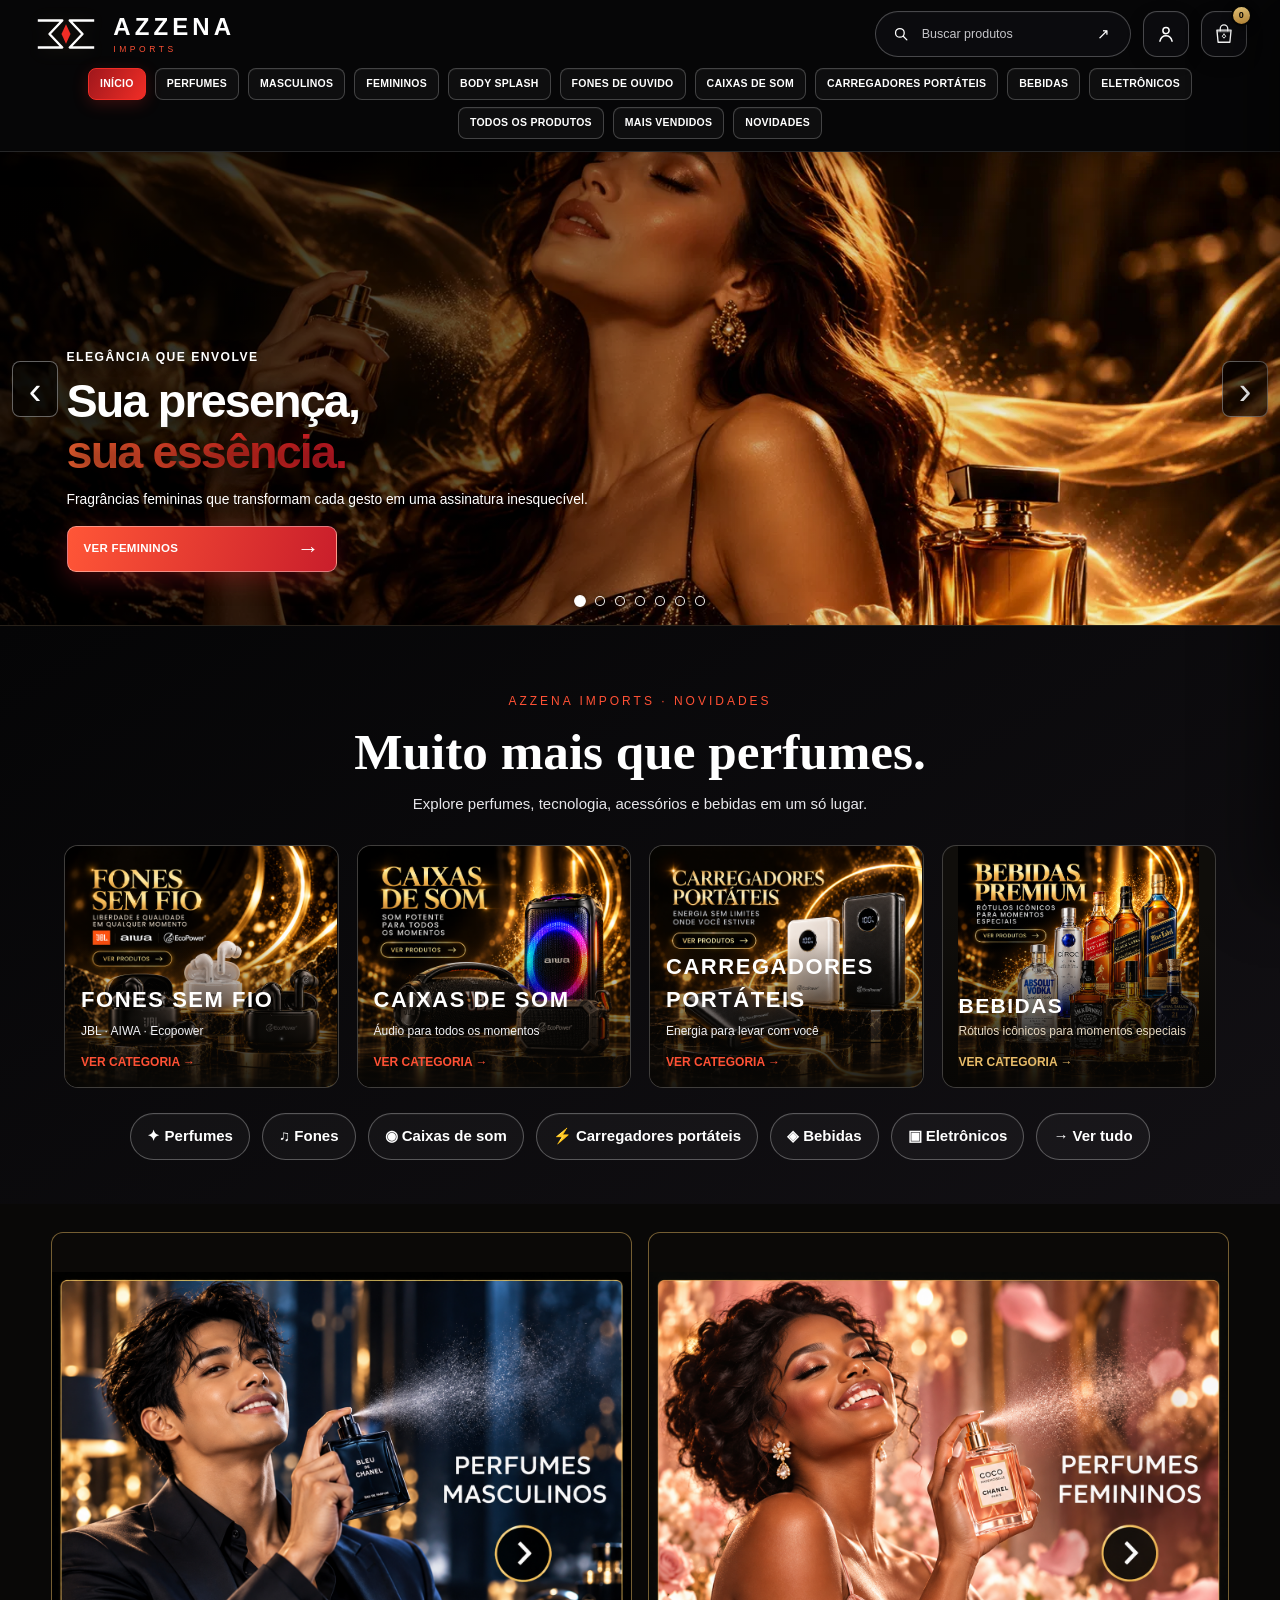
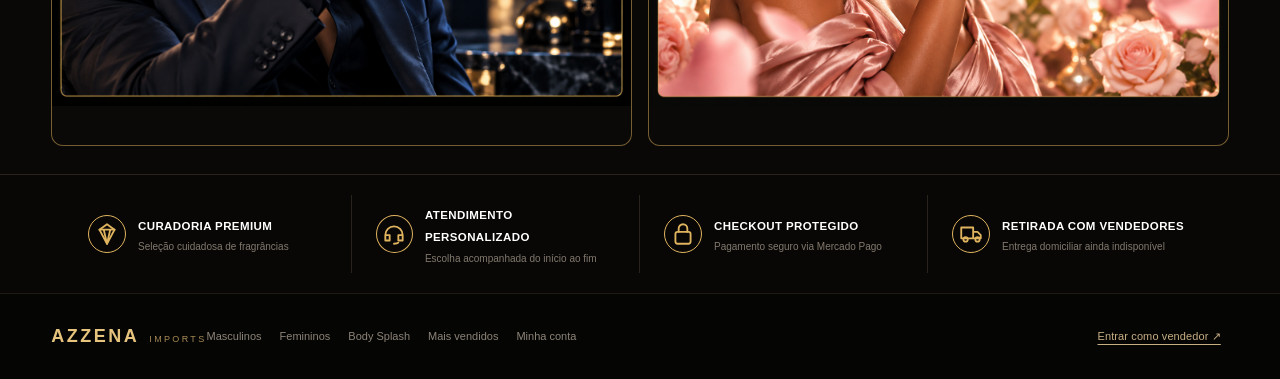
==== commit 19f05d51: "fix: manter posicionamento explícito de navegação e controles no grid do cabeçalho" ====
--- a/index.html
+++ b/index.html
@@ -291,8 +291,6 @@
 }
 body>.header>.header-tools{
   grid-area:tools!important;
-  grid-row:auto!important;
-  grid-column:auto!important;
   justify-self:end!important;
   align-self:center!important;
   display:flex!important;
@@ -310,8 +308,6 @@
 }
 body>.header>.nav{
   grid-area:navigation!important;
-  grid-column:auto!important;
-  grid-row:auto!important;
   display:flex!important;
   flex-wrap:wrap!important;
   align-items:center!important;
